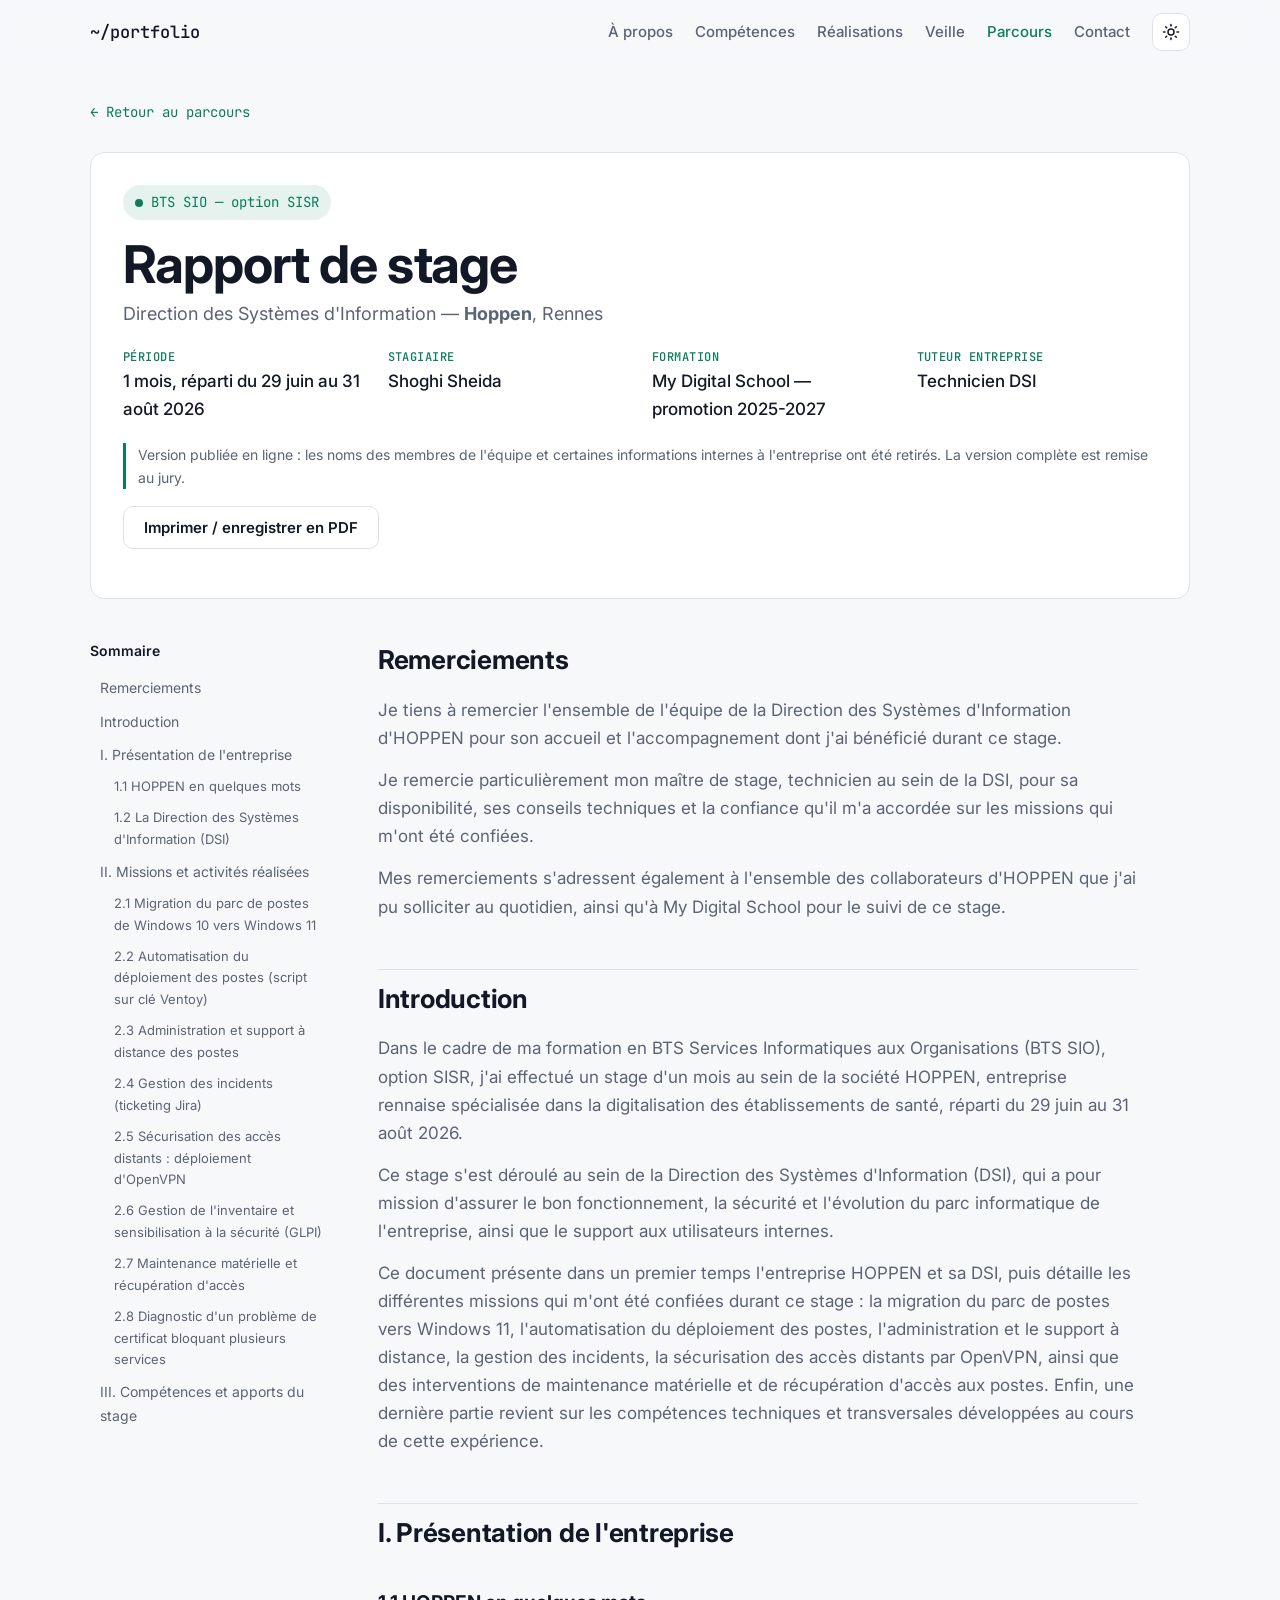
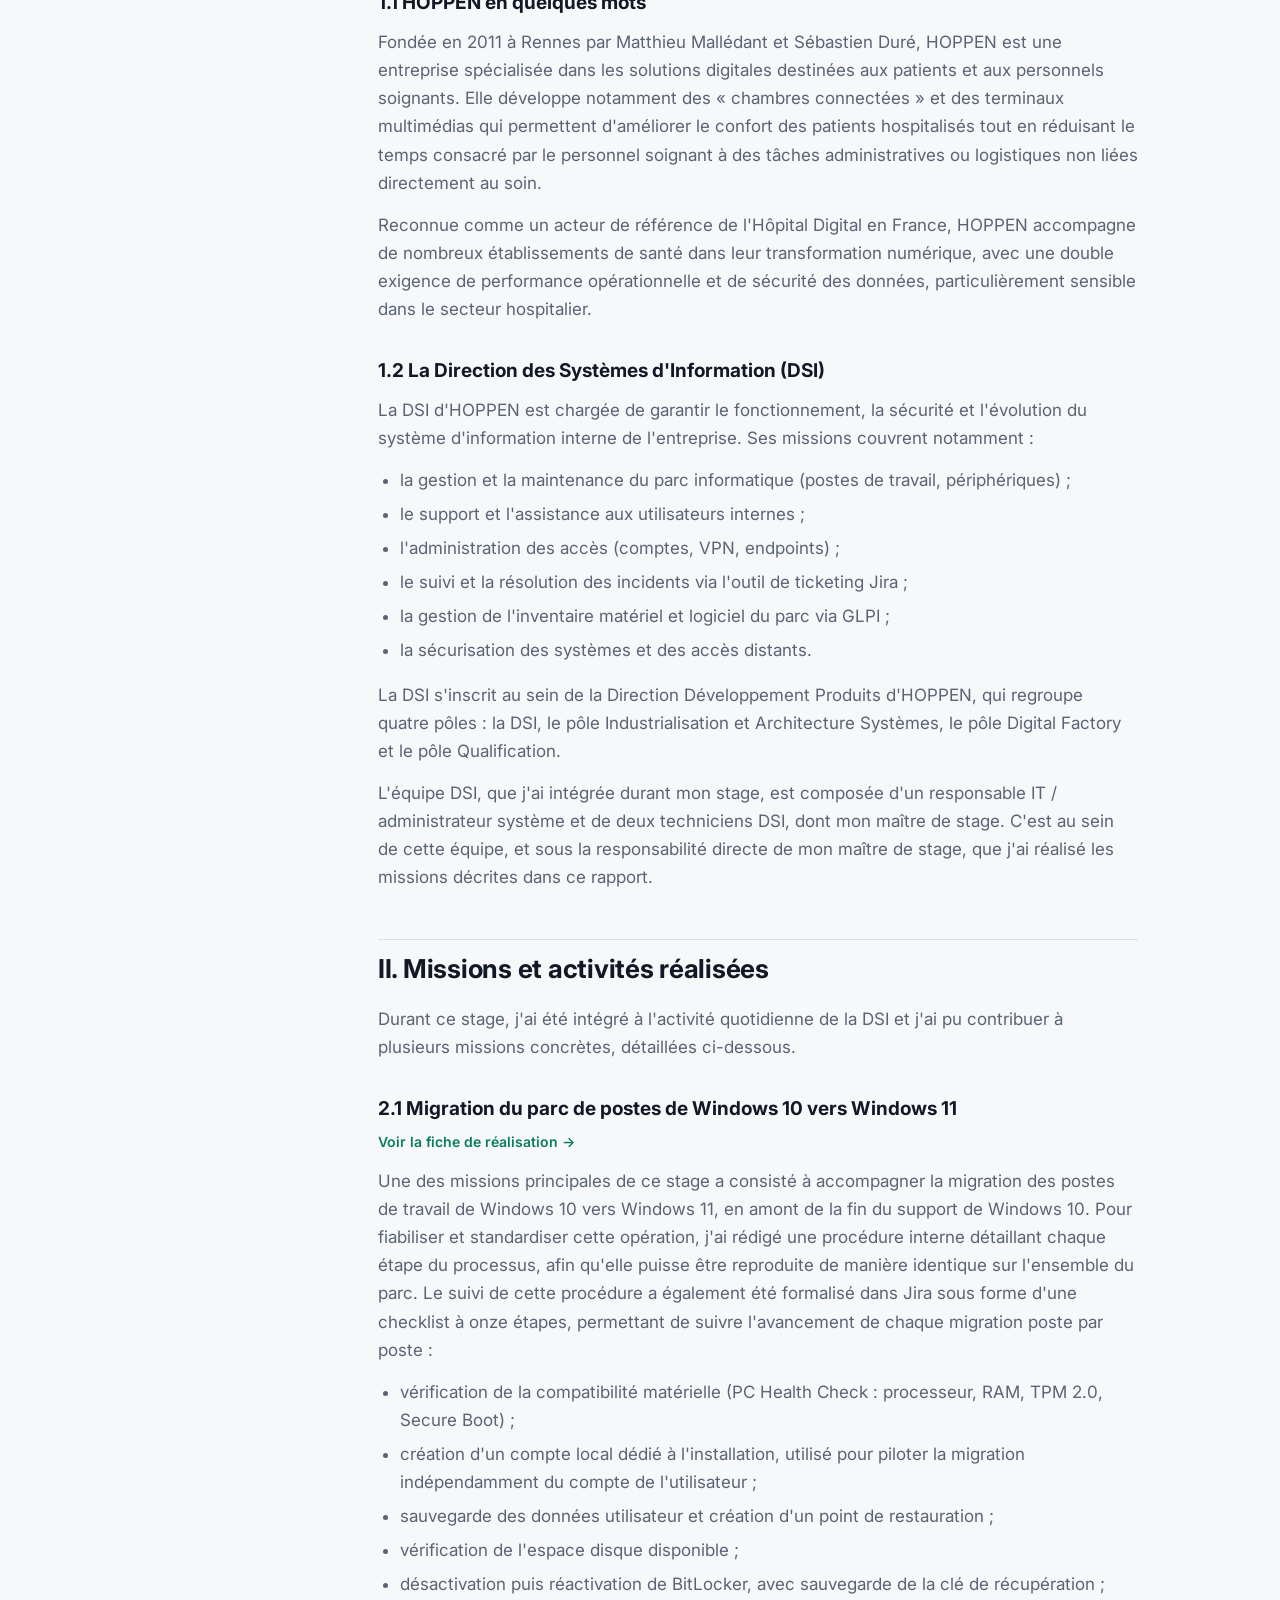
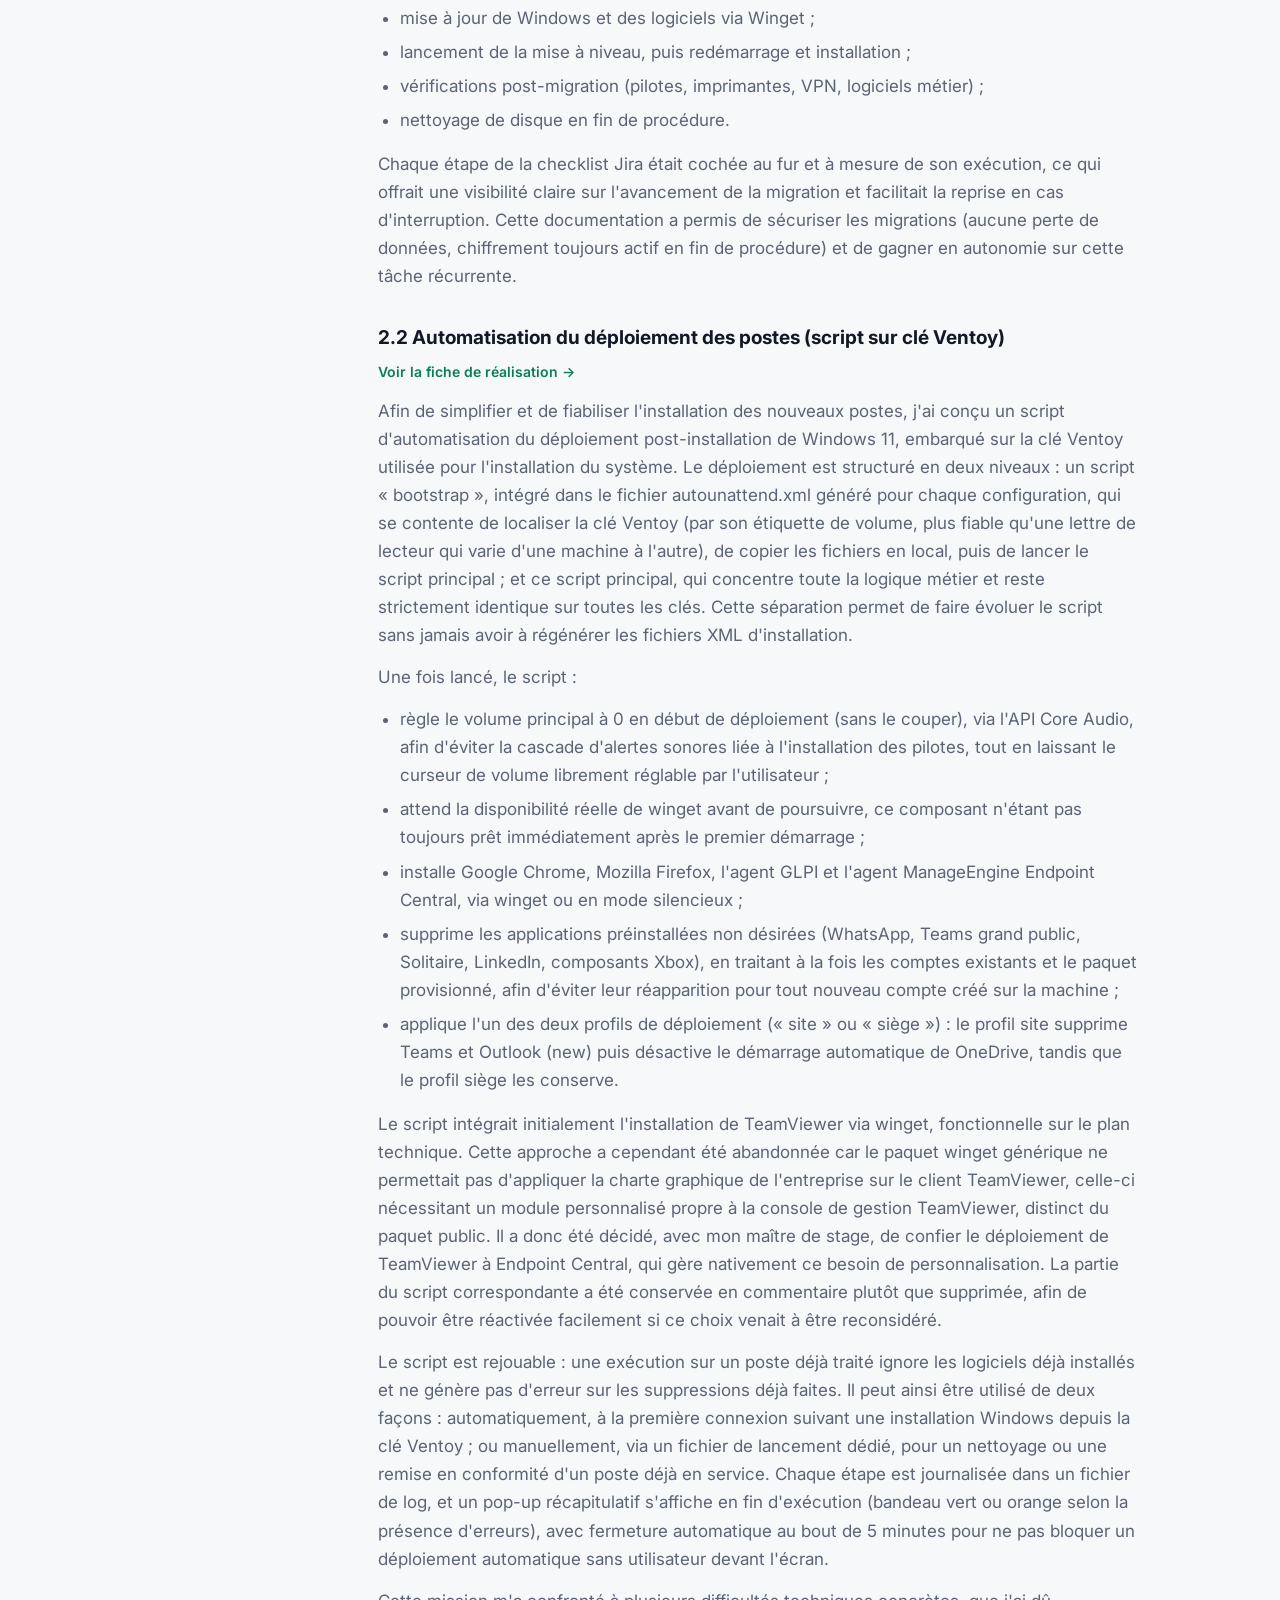
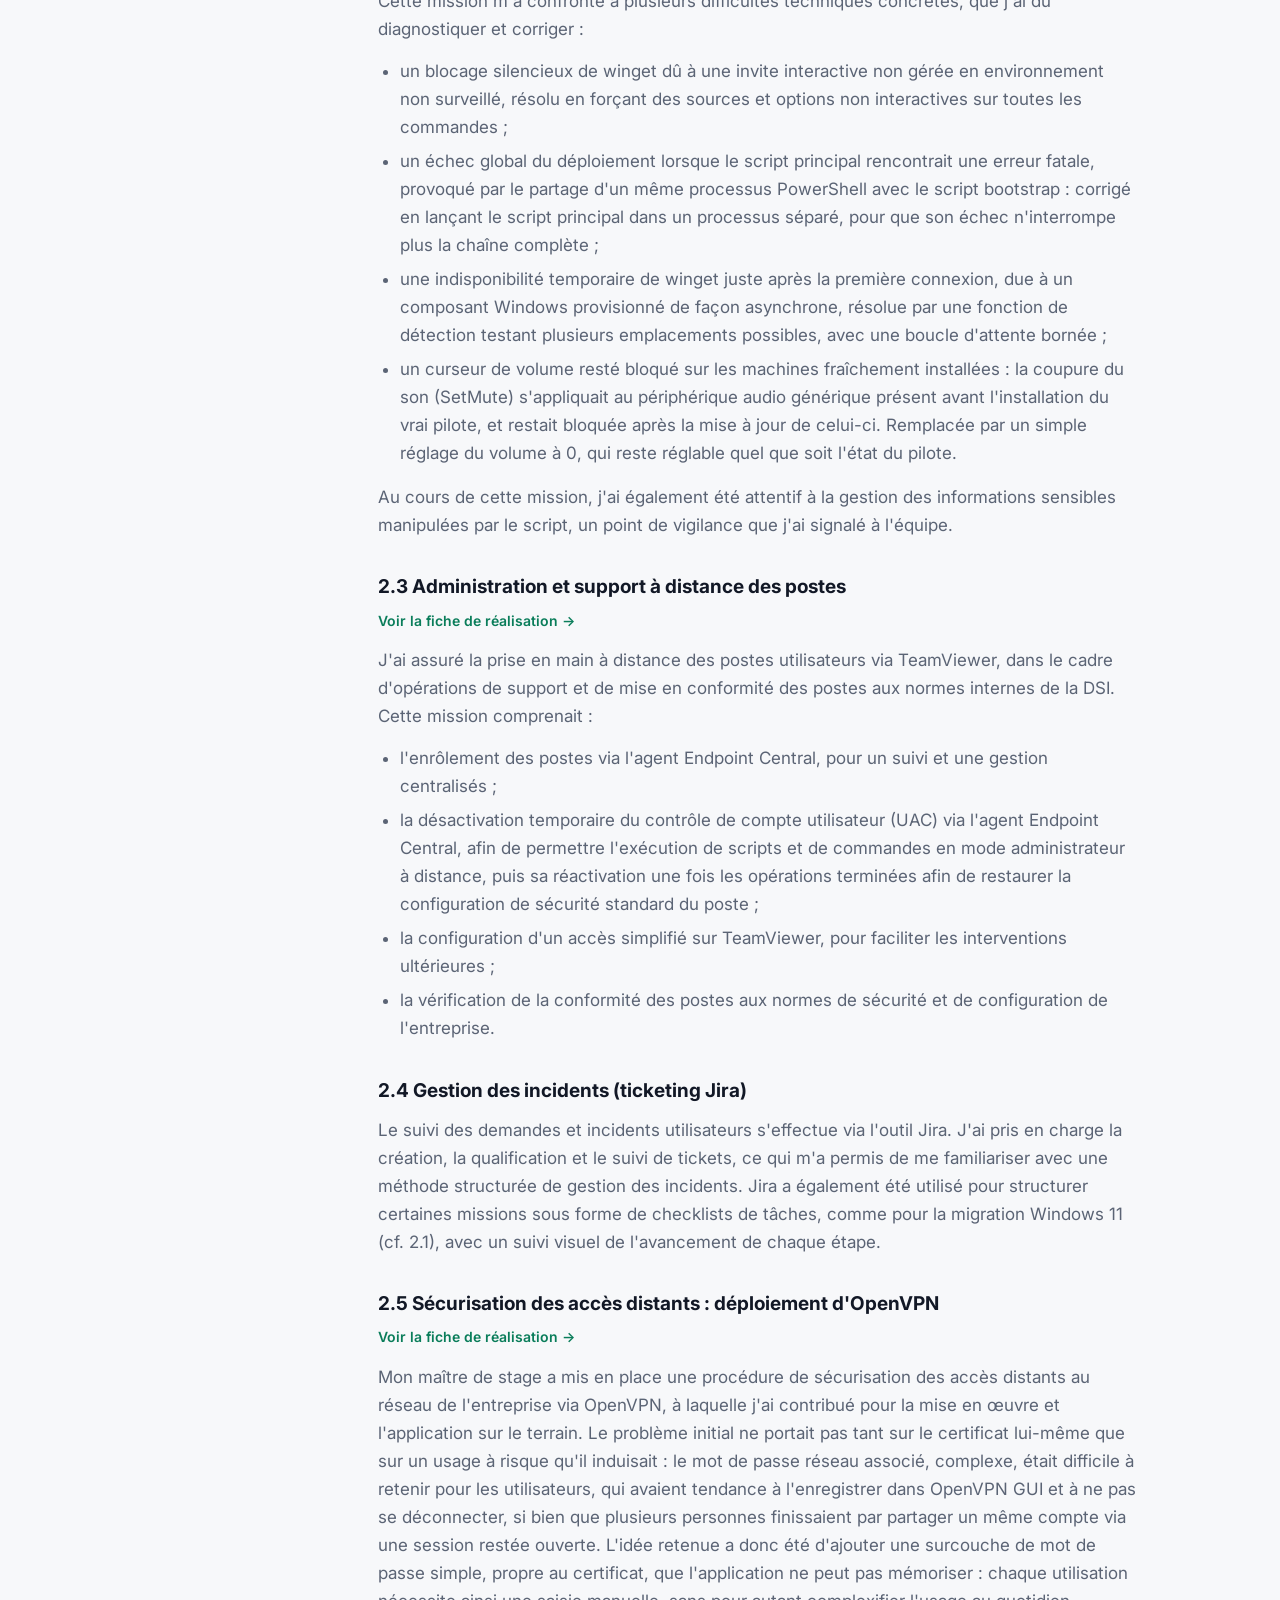
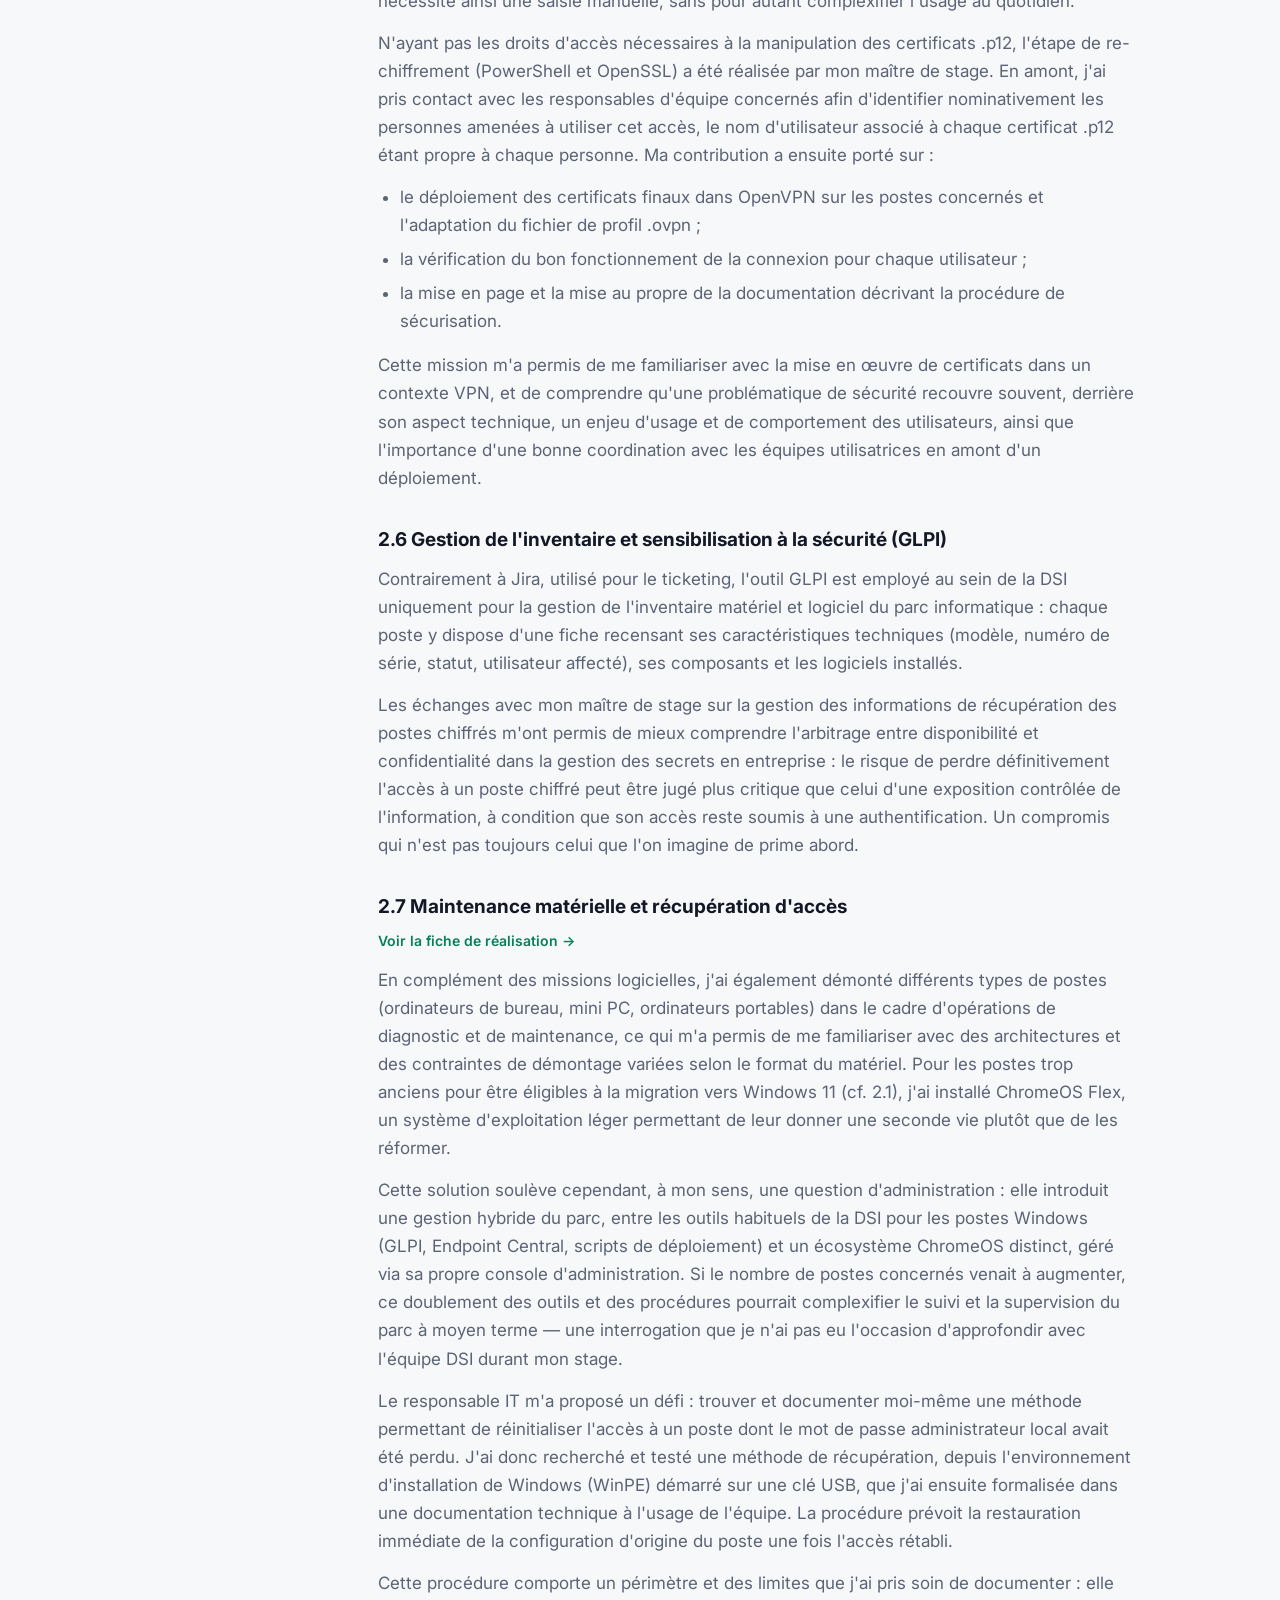
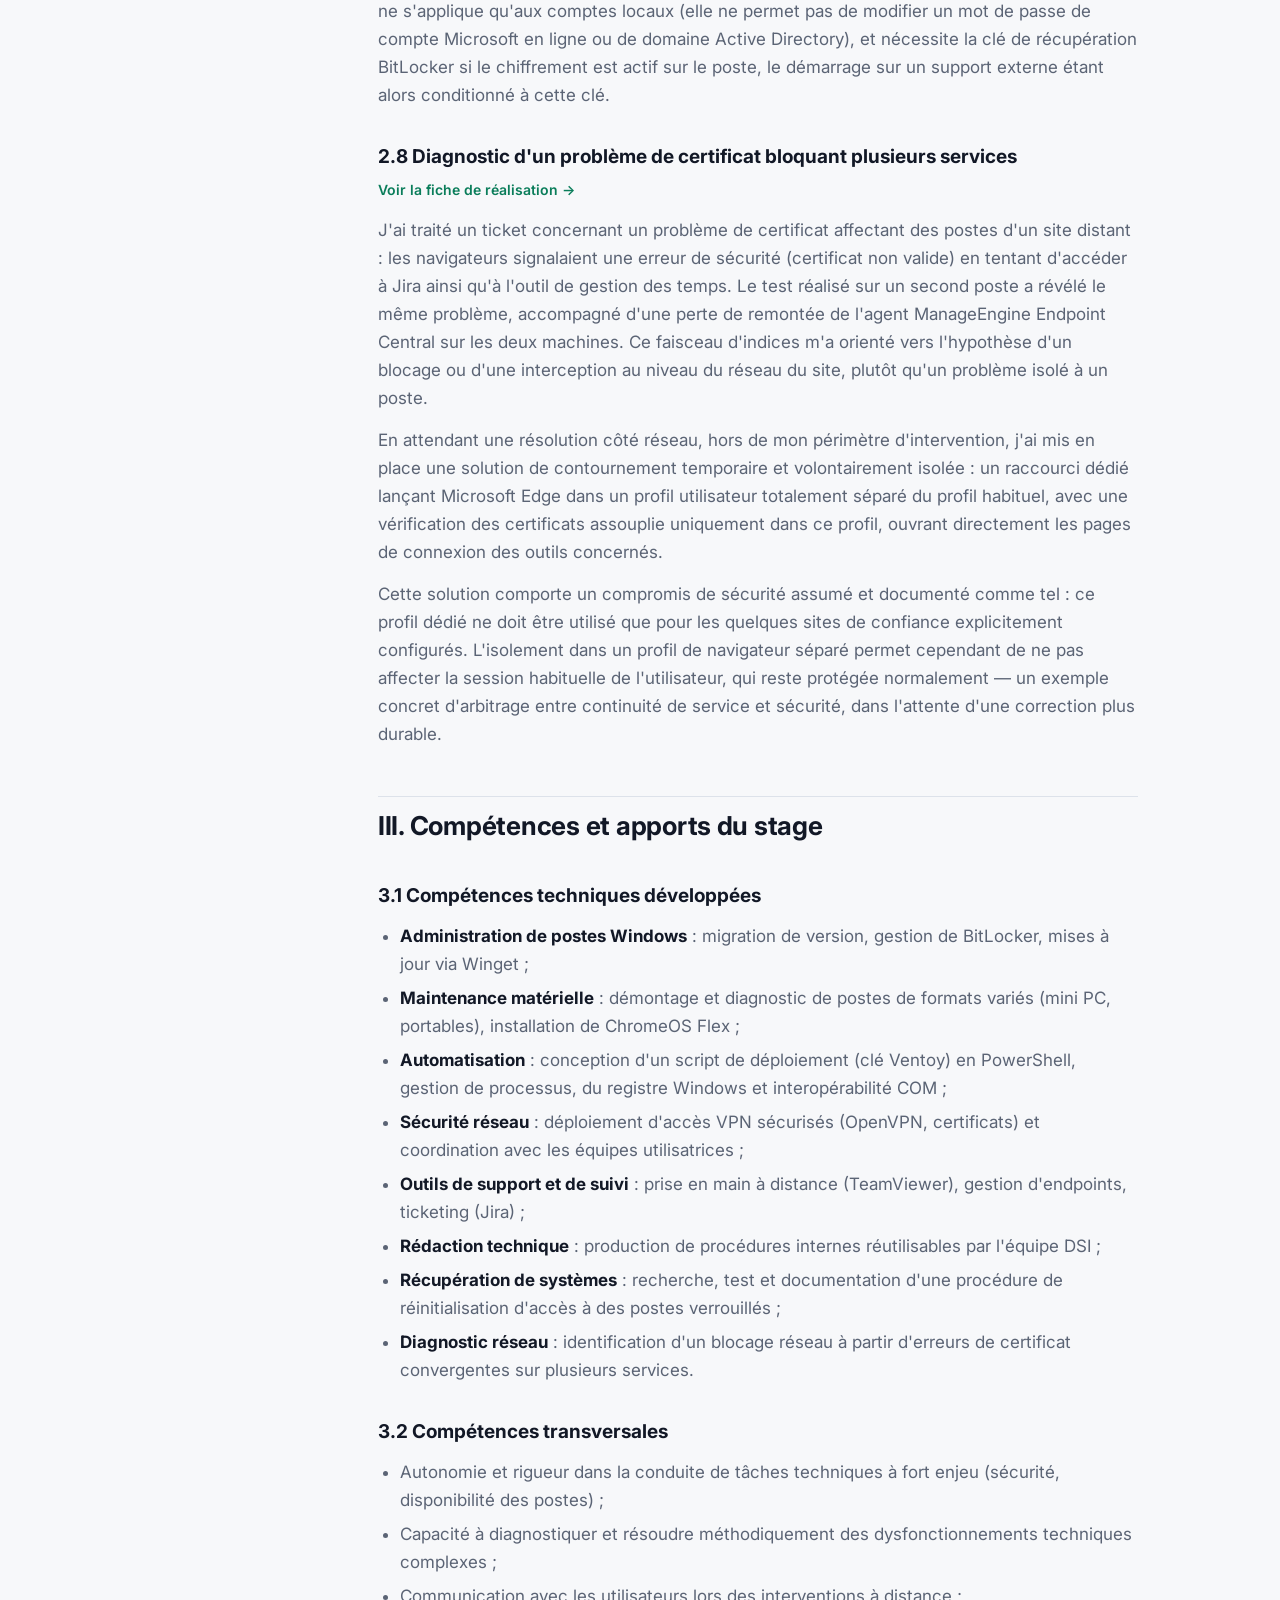
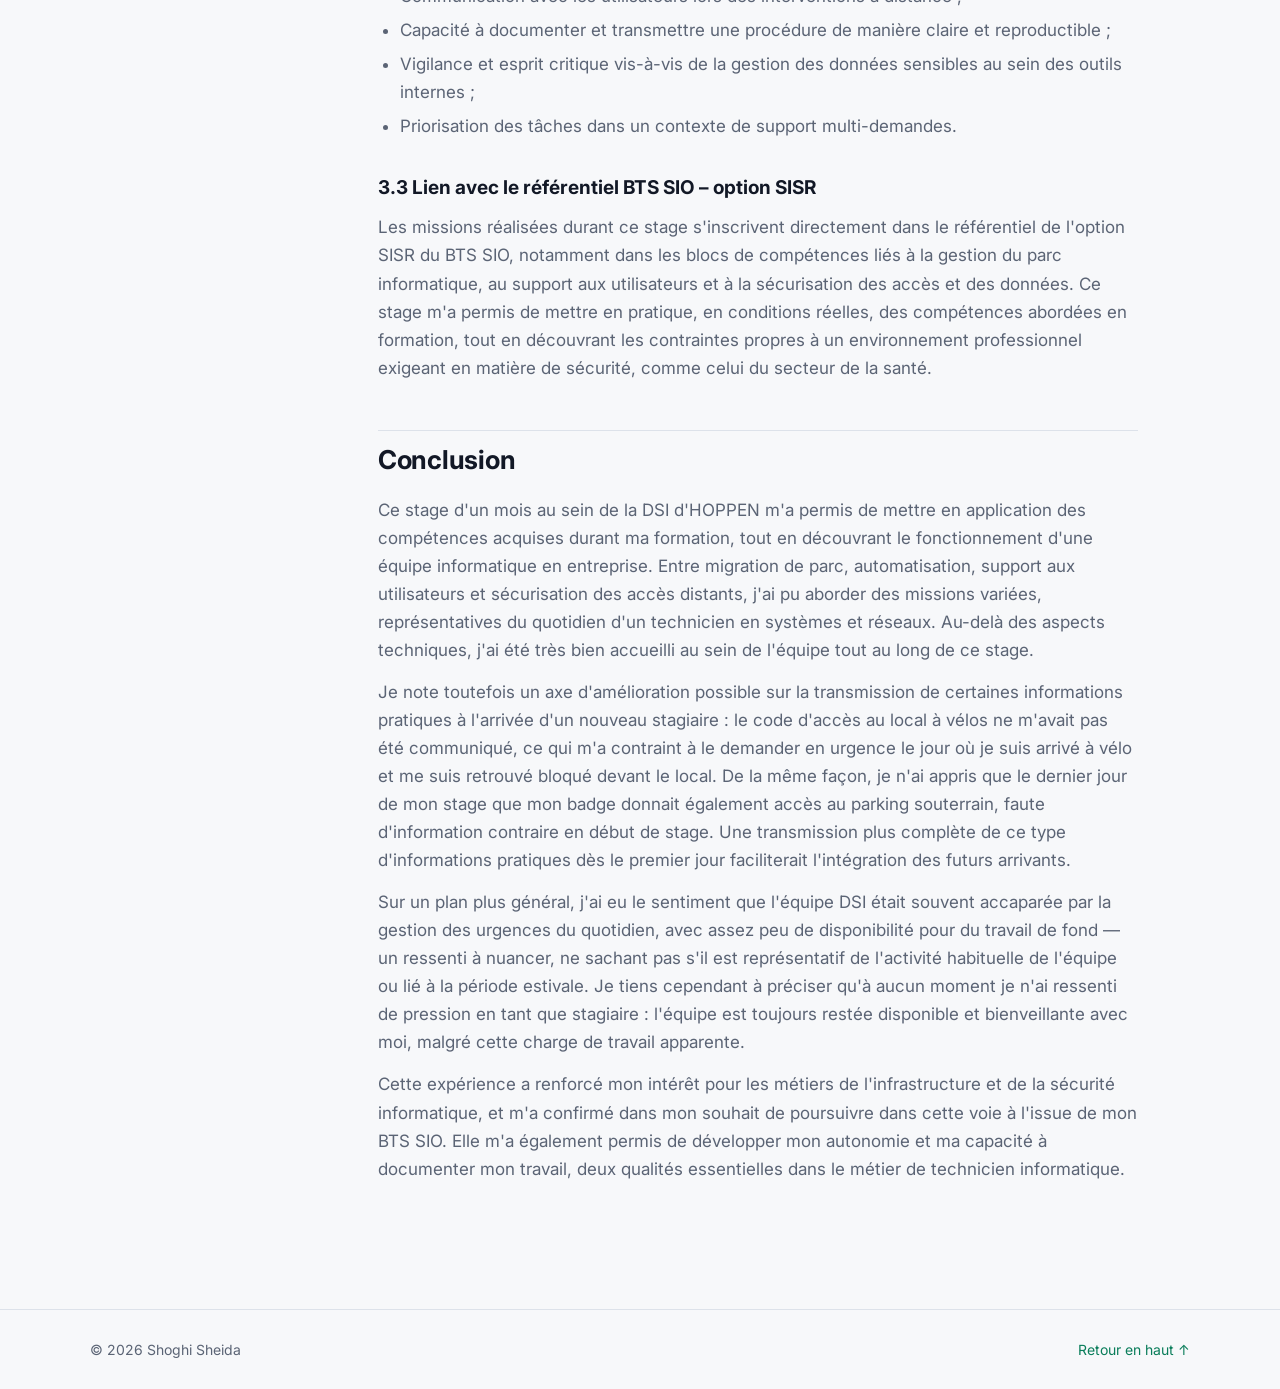
==== rapport-stage.html @ d449e5f4 "Ajoute la page Rapport de stage (version publique anonymisée) - rapport-stage.html : rapport complet" ====
<!doctype html>
<html lang="fr">
<head>
  <meta charset="utf-8" />
  <meta name="viewport" content="width=device-width, initial-scale=1" />
  <title>Rapport de stage — Hoppen</title>
  <meta name="description" content="Rapport de stage BTS SIO SISR — Direction des Systèmes d'Information, Hoppen (Rennes), 2026." />
  <link rel="preconnect" href="https://fonts.googleapis.com" />
  <link rel="preconnect" href="https://fonts.gstatic.com" crossorigin />
  <link href="https://fonts.googleapis.com/css2?family=Inter:wght@400;500;600;700&family=JetBrains+Mono:wght@400;500&display=swap" rel="stylesheet" />
  <link rel="stylesheet" href="style.css" />
  <script>
    try {
      const t = localStorage.getItem("theme");
      if (t) document.documentElement.dataset.theme = t;
    } catch (e) {}
  </script>
</head>
<body>
  <a class="skip" href="#main">Aller au contenu</a>

  <header class="nav scrolled" id="top">
    <div class="container nav__inner">
      <a class="nav__brand" href="index.html">~/portfolio</a>
      <button class="nav__toggle" id="navToggle" aria-expanded="false" aria-controls="navLinks" aria-label="Ouvrir le menu">
        <span></span><span></span>
      </button>
      <nav class="nav__links" id="navLinks" aria-label="Navigation principale">
        <a href="index.html#apropos">À propos</a>
        <a href="index.html#competences">Compétences</a>
        <a href="index.html#projets">Réalisations</a>
        <a href="index.html#veille">Veille</a>
        <a href="index.html#parcours" class="active">Parcours</a>
        <a href="index.html#contact">Contact</a>
        <button class="theme-btn" id="themeBtn" aria-label="Changer de thème" title="Changer de thème">
          <svg class="i-sun" viewBox="0 0 24 24" aria-hidden="true"><circle cx="12" cy="12" r="4"/><path d="M12 2v2M12 20v2M4.9 4.9l1.4 1.4M17.7 17.7l1.4 1.4M2 12h2M20 12h2M4.9 19.1l1.4-1.4M17.7 6.3l1.4-1.4"/></svg>
          <svg class="i-moon" viewBox="0 0 24 24" aria-hidden="true"><path d="M21 12.8A9 9 0 1 1 11.2 3a7 7 0 0 0 9.8 9.8z"/></svg>
        </button>
      </nav>
    </div>
  </header>

  <main id="main" class="container report-page">
    <a class="back mono" href="index.html#parcours">← Retour au parcours</a>

    <header class="report-cover">
      <p class="eyebrow mono">BTS SIO — option SISR</p>
      <h1>Rapport de stage</h1>
      <p class="report-cover__org">Direction des Systèmes d'Information — <strong>Hoppen</strong>, Rennes</p>
      <dl class="report-meta">
        <div><dt>Période</dt><dd>1 mois, réparti du 29 juin au 31 août 2026</dd></div>
        <div><dt>Stagiaire</dt><dd>Shoghi Sheida</dd></div>
        <div><dt>Formation</dt><dd>My Digital School — promotion 2025-2027</dd></div>
        <div><dt>Tuteur entreprise</dt><dd>Technicien DSI</dd></div>
      </dl>
      <p class="report-note">Version publiée en ligne : les noms des membres de l'équipe et certaines informations internes à l'entreprise ont été retirés. La version complète est remise au jury.</p>
      <p><button class="btn btn--ghost" type="button" onclick="window.print()">Imprimer / enregistrer en PDF</button></p>
    </header>

    <div class="report-layout">
      <nav class="report-toc" aria-label="Sommaire">
        <p class="report-toc__title">Sommaire</p>
        <ol id="toc"></ol>
      </nav>

      <article class="report" id="report">
        <h2 id="remerciements">Remerciements</h2>
        <p>Je tiens à remercier l'ensemble de l'équipe de la Direction des Systèmes d'Information d'HOPPEN pour son accueil et l'accompagnement dont j'ai bénéficié durant ce stage.</p>
        <p>Je remercie particulièrement mon maître de stage, technicien au sein de la DSI, pour sa disponibilité, ses conseils techniques et la confiance qu'il m'a accordée sur les missions qui m'ont été confiées.</p>
        <p>Mes remerciements s'adressent également à l'ensemble des collaborateurs d'HOPPEN que j'ai pu solliciter au quotidien, ainsi qu'à My Digital School pour le suivi de ce stage.</p>

        <h2 id="introduction">Introduction</h2>
        <p>Dans le cadre de ma formation en BTS Services Informatiques aux Organisations (BTS SIO), option SISR, j'ai effectué un stage d'un mois au sein de la société HOPPEN, entreprise rennaise spécialisée dans la digitalisation des établissements de santé, réparti du 29 juin au 31 août 2026.</p>
        <p>Ce stage s'est déroulé au sein de la Direction des Systèmes d'Information (DSI), qui a pour mission d'assurer le bon fonctionnement, la sécurité et l'évolution du parc informatique de l'entreprise, ainsi que le support aux utilisateurs internes.</p>
        <p>Ce document présente dans un premier temps l'entreprise HOPPEN et sa DSI, puis détaille les différentes missions qui m'ont été confiées durant ce stage : la migration du parc de postes vers Windows 11, l'automatisation du déploiement des postes, l'administration et le support à distance, la gestion des incidents, la sécurisation des accès distants par OpenVPN, ainsi que des interventions de maintenance matérielle et de récupération d'accès aux postes. Enfin, une dernière partie revient sur les compétences techniques et transversales développées au cours de cette expérience.</p>

        <h2 id="entreprise">I. Présentation de l'entreprise</h2>
        <h3>1.1 HOPPEN en quelques mots</h3>
        <p>Fondée en 2011 à Rennes par Matthieu Mallédant et Sébastien Duré, HOPPEN est une entreprise spécialisée dans les solutions digitales destinées aux patients et aux personnels soignants. Elle développe notamment des « chambres connectées » et des terminaux multimédias qui permettent d'améliorer le confort des patients hospitalisés tout en réduisant le temps consacré par le personnel soignant à des tâches administratives ou logistiques non liées directement au soin.</p>
        <p>Reconnue comme un acteur de référence de l'Hôpital Digital en France, HOPPEN accompagne de nombreux établissements de santé dans leur transformation numérique, avec une double exigence de performance opérationnelle et de sécurité des données, particulièrement sensible dans le secteur hospitalier.</p>
        <h3>1.2 La Direction des Systèmes d'Information (DSI)</h3>
        <p>La DSI d'HOPPEN est chargée de garantir le fonctionnement, la sécurité et l'évolution du système d'information interne de l'entreprise. Ses missions couvrent notamment :</p>
        <ul>
          <li>la gestion et la maintenance du parc informatique (postes de travail, périphériques) ;</li>
          <li>le support et l'assistance aux utilisateurs internes ;</li>
          <li>l'administration des accès (comptes, VPN, endpoints) ;</li>
          <li>le suivi et la résolution des incidents via l'outil de ticketing Jira ;</li>
          <li>la gestion de l'inventaire matériel et logiciel du parc via GLPI ;</li>
          <li>la sécurisation des systèmes et des accès distants.</li>
        </ul>
        <p>La DSI s'inscrit au sein de la Direction Développement Produits d'HOPPEN, qui regroupe quatre pôles : la DSI, le pôle Industrialisation et Architecture Systèmes, le pôle Digital Factory et le pôle Qualification.</p>
        <p>L'équipe DSI, que j'ai intégrée durant mon stage, est composée d'un responsable IT / administrateur système et de deux techniciens DSI, dont mon maître de stage. C'est au sein de cette équipe, et sous la responsabilité directe de mon maître de stage, que j'ai réalisé les missions décrites dans ce rapport.</p>

        <h2 id="missions">II. Missions et activités réalisées</h2>
        <p>Durant ce stage, j'ai été intégré à l'activité quotidienne de la DSI et j'ai pu contribuer à plusieurs missions concrètes, détaillées ci-dessous.</p>

        <h3 id="m-windows11">2.1 Migration du parc de postes de Windows 10 vers Windows 11</h3>
        <p class="report-link"><a href="realisation.html?id=migration-windows-11">Voir la fiche de réalisation →</a></p>
        <p>Une des missions principales de ce stage a consisté à accompagner la migration des postes de travail de Windows 10 vers Windows 11, en amont de la fin du support de Windows 10. Pour fiabiliser et standardiser cette opération, j'ai rédigé une procédure interne détaillant chaque étape du processus, afin qu'elle puisse être reproduite de manière identique sur l'ensemble du parc. Le suivi de cette procédure a également été formalisé dans Jira sous forme d'une checklist à onze étapes, permettant de suivre l'avancement de chaque migration poste par poste :</p>
        <ul>
          <li>vérification de la compatibilité matérielle (PC Health Check : processeur, RAM, TPM 2.0, Secure Boot) ;</li>
          <li>création d'un compte local dédié à l'installation, utilisé pour piloter la migration indépendamment du compte de l'utilisateur ;</li>
          <li>sauvegarde des données utilisateur et création d'un point de restauration ;</li>
          <li>vérification de l'espace disque disponible ;</li>
          <li>désactivation puis réactivation de BitLocker, avec sauvegarde de la clé de récupération ;</li>
          <li>mise à jour de Windows et des logiciels via Winget ;</li>
          <li>lancement de la mise à niveau, puis redémarrage et installation ;</li>
          <li>vérifications post-migration (pilotes, imprimantes, VPN, logiciels métier) ;</li>
          <li>nettoyage de disque en fin de procédure.</li>
        </ul>
        <p>Chaque étape de la checklist Jira était cochée au fur et à mesure de son exécution, ce qui offrait une visibilité claire sur l'avancement de la migration et facilitait la reprise en cas d'interruption. Cette documentation a permis de sécuriser les migrations (aucune perte de données, chiffrement toujours actif en fin de procédure) et de gagner en autonomie sur cette tâche récurrente.</p>

        <h3 id="m-ventoy">2.2 Automatisation du déploiement des postes (script sur clé Ventoy)</h3>
        <p class="report-link"><a href="realisation.html?id=deploiement-ventoy">Voir la fiche de réalisation →</a></p>
        <p>Afin de simplifier et de fiabiliser l'installation des nouveaux postes, j'ai conçu un script d'automatisation du déploiement post-installation de Windows 11, embarqué sur la clé Ventoy utilisée pour l'installation du système. Le déploiement est structuré en deux niveaux : un script « bootstrap », intégré dans le fichier autounattend.xml généré pour chaque configuration, qui se contente de localiser la clé Ventoy (par son étiquette de volume, plus fiable qu'une lettre de lecteur qui varie d'une machine à l'autre), de copier les fichiers en local, puis de lancer le script principal ; et ce script principal, qui concentre toute la logique métier et reste strictement identique sur toutes les clés. Cette séparation permet de faire évoluer le script sans jamais avoir à régénérer les fichiers XML d'installation.</p>
        <p>Une fois lancé, le script :</p>
        <ul>
          <li>règle le volume principal à 0 en début de déploiement (sans le couper), via l'API Core Audio, afin d'éviter la cascade d'alertes sonores liée à l'installation des pilotes, tout en laissant le curseur de volume librement réglable par l'utilisateur ;</li>
          <li>attend la disponibilité réelle de winget avant de poursuivre, ce composant n'étant pas toujours prêt immédiatement après le premier démarrage ;</li>
          <li>installe Google Chrome, Mozilla Firefox, l'agent GLPI et l'agent ManageEngine Endpoint Central, via winget ou en mode silencieux ;</li>
          <li>supprime les applications préinstallées non désirées (WhatsApp, Teams grand public, Solitaire, LinkedIn, composants Xbox), en traitant à la fois les comptes existants et le paquet provisionné, afin d'éviter leur réapparition pour tout nouveau compte créé sur la machine ;</li>
          <li>applique l'un des deux profils de déploiement (« site » ou « siège ») : le profil site supprime Teams et Outlook (new) puis désactive le démarrage automatique de OneDrive, tandis que le profil siège les conserve.</li>
        </ul>
        <p>Le script intégrait initialement l'installation de TeamViewer via winget, fonctionnelle sur le plan technique. Cette approche a cependant été abandonnée car le paquet winget générique ne permettait pas d'appliquer la charte graphique de l'entreprise sur le client TeamViewer, celle-ci nécessitant un module personnalisé propre à la console de gestion TeamViewer, distinct du paquet public. Il a donc été décidé, avec mon maître de stage, de confier le déploiement de TeamViewer à Endpoint Central, qui gère nativement ce besoin de personnalisation. La partie du script correspondante a été conservée en commentaire plutôt que supprimée, afin de pouvoir être réactivée facilement si ce choix venait à être reconsidéré.</p>
        <p>Le script est rejouable : une exécution sur un poste déjà traité ignore les logiciels déjà installés et ne génère pas d'erreur sur les suppressions déjà faites. Il peut ainsi être utilisé de deux façons : automatiquement, à la première connexion suivant une installation Windows depuis la clé Ventoy ; ou manuellement, via un fichier de lancement dédié, pour un nettoyage ou une remise en conformité d'un poste déjà en service. Chaque étape est journalisée dans un fichier de log, et un pop-up récapitulatif s'affiche en fin d'exécution (bandeau vert ou orange selon la présence d'erreurs), avec fermeture automatique au bout de 5 minutes pour ne pas bloquer un déploiement automatique sans utilisateur devant l'écran.</p>
        <p>Cette mission m'a confronté à plusieurs difficultés techniques concrètes, que j'ai dû diagnostiquer et corriger :</p>
        <ul>
          <li>un blocage silencieux de winget dû à une invite interactive non gérée en environnement non surveillé, résolu en forçant des sources et options non interactives sur toutes les commandes ;</li>
          <li>un échec global du déploiement lorsque le script principal rencontrait une erreur fatale, provoqué par le partage d'un même processus PowerShell avec le script bootstrap : corrigé en lançant le script principal dans un processus séparé, pour que son échec n'interrompe plus la chaîne complète ;</li>
          <li>une indisponibilité temporaire de winget juste après la première connexion, due à un composant Windows provisionné de façon asynchrone, résolue par une fonction de détection testant plusieurs emplacements possibles, avec une boucle d'attente bornée ;</li>
          <li>un curseur de volume resté bloqué sur les machines fraîchement installées : la coupure du son (SetMute) s'appliquait au périphérique audio générique présent avant l'installation du vrai pilote, et restait bloquée après la mise à jour de celui-ci. Remplacée par un simple réglage du volume à 0, qui reste réglable quel que soit l'état du pilote.</li>
        </ul>
        <p>Au cours de cette mission, j'ai également été attentif à la gestion des informations sensibles manipulées par le script, un point de vigilance que j'ai signalé à l'équipe.</p>

        <h3 id="m-support">2.3 Administration et support à distance des postes</h3>
        <p class="report-link"><a href="realisation.html?id=support-parc">Voir la fiche de réalisation →</a></p>
        <p>J'ai assuré la prise en main à distance des postes utilisateurs via TeamViewer, dans le cadre d'opérations de support et de mise en conformité des postes aux normes internes de la DSI. Cette mission comprenait :</p>
        <ul>
          <li>l'enrôlement des postes via l'agent Endpoint Central, pour un suivi et une gestion centralisés ;</li>
          <li>la désactivation temporaire du contrôle de compte utilisateur (UAC) via l'agent Endpoint Central, afin de permettre l'exécution de scripts et de commandes en mode administrateur à distance, puis sa réactivation une fois les opérations terminées afin de restaurer la configuration de sécurité standard du poste ;</li>
          <li>la configuration d'un accès simplifié sur TeamViewer, pour faciliter les interventions ultérieures ;</li>
          <li>la vérification de la conformité des postes aux normes de sécurité et de configuration de l'entreprise.</li>
        </ul>

        <h3 id="m-jira">2.4 Gestion des incidents (ticketing Jira)</h3>
        <p>Le suivi des demandes et incidents utilisateurs s'effectue via l'outil Jira. J'ai pris en charge la création, la qualification et le suivi de tickets, ce qui m'a permis de me familiariser avec une méthode structurée de gestion des incidents. Jira a également été utilisé pour structurer certaines missions sous forme de checklists de tâches, comme pour la migration Windows 11 (cf. 2.1), avec un suivi visuel de l'avancement de chaque étape.</p>

        <h3 id="m-openvpn">2.5 Sécurisation des accès distants : déploiement d'OpenVPN</h3>
        <p class="report-link"><a href="realisation.html?id=openvpn">Voir la fiche de réalisation →</a></p>
        <p>Mon maître de stage a mis en place une procédure de sécurisation des accès distants au réseau de l'entreprise via OpenVPN, à laquelle j'ai contribué pour la mise en œuvre et l'application sur le terrain. Le problème initial ne portait pas tant sur le certificat lui-même que sur un usage à risque qu'il induisait : le mot de passe réseau associé, complexe, était difficile à retenir pour les utilisateurs, qui avaient tendance à l'enregistrer dans OpenVPN GUI et à ne pas se déconnecter, si bien que plusieurs personnes finissaient par partager un même compte via une session restée ouverte. L'idée retenue a donc été d'ajouter une surcouche de mot de passe simple, propre au certificat, que l'application ne peut pas mémoriser : chaque utilisation nécessite ainsi une saisie manuelle, sans pour autant complexifier l'usage au quotidien.</p>
        <p>N'ayant pas les droits d'accès nécessaires à la manipulation des certificats .p12, l'étape de re-chiffrement (PowerShell et OpenSSL) a été réalisée par mon maître de stage. En amont, j'ai pris contact avec les responsables d'équipe concernés afin d'identifier nominativement les personnes amenées à utiliser cet accès, le nom d'utilisateur associé à chaque certificat .p12 étant propre à chaque personne. Ma contribution a ensuite porté sur :</p>
        <ul>
          <li>le déploiement des certificats finaux dans OpenVPN sur les postes concernés et l'adaptation du fichier de profil .ovpn ;</li>
          <li>la vérification du bon fonctionnement de la connexion pour chaque utilisateur ;</li>
          <li>la mise en page et la mise au propre de la documentation décrivant la procédure de sécurisation.</li>
        </ul>
        <p>Cette mission m'a permis de me familiariser avec la mise en œuvre de certificats dans un contexte VPN, et de comprendre qu'une problématique de sécurité recouvre souvent, derrière son aspect technique, un enjeu d'usage et de comportement des utilisateurs, ainsi que l'importance d'une bonne coordination avec les équipes utilisatrices en amont d'un déploiement.</p>

        <h3 id="m-glpi">2.6 Gestion de l'inventaire et sensibilisation à la sécurité (GLPI)</h3>
        <p>Contrairement à Jira, utilisé pour le ticketing, l'outil GLPI est employé au sein de la DSI uniquement pour la gestion de l'inventaire matériel et logiciel du parc informatique : chaque poste y dispose d'une fiche recensant ses caractéristiques techniques (modèle, numéro de série, statut, utilisateur affecté), ses composants et les logiciels installés.</p>
        <p>Les échanges avec mon maître de stage sur la gestion des informations de récupération des postes chiffrés m'ont permis de mieux comprendre l'arbitrage entre disponibilité et confidentialité dans la gestion des secrets en entreprise : le risque de perdre définitivement l'accès à un poste chiffré peut être jugé plus critique que celui d'une exposition contrôlée de l'information, à condition que son accès reste soumis à une authentification. Un compromis qui n'est pas toujours celui que l'on imagine de prime abord.</p>

        <h3 id="m-maintenance">2.7 Maintenance matérielle et récupération d'accès</h3>
        <p class="report-link"><a href="realisation.html?id=recuperation-acces">Voir la fiche de réalisation →</a></p>
        <p>En complément des missions logicielles, j'ai également démonté différents types de postes (ordinateurs de bureau, mini PC, ordinateurs portables) dans le cadre d'opérations de diagnostic et de maintenance, ce qui m'a permis de me familiariser avec des architectures et des contraintes de démontage variées selon le format du matériel. Pour les postes trop anciens pour être éligibles à la migration vers Windows 11 (cf. 2.1), j'ai installé ChromeOS Flex, un système d'exploitation léger permettant de leur donner une seconde vie plutôt que de les réformer.</p>
        <p>Cette solution soulève cependant, à mon sens, une question d'administration : elle introduit une gestion hybride du parc, entre les outils habituels de la DSI pour les postes Windows (GLPI, Endpoint Central, scripts de déploiement) et un écosystème ChromeOS distinct, géré via sa propre console d'administration. Si le nombre de postes concernés venait à augmenter, ce doublement des outils et des procédures pourrait complexifier le suivi et la supervision du parc à moyen terme — une interrogation que je n'ai pas eu l'occasion d'approfondir avec l'équipe DSI durant mon stage.</p>
        <p>Le responsable IT m'a proposé un défi : trouver et documenter moi-même une méthode permettant de réinitialiser l'accès à un poste dont le mot de passe administrateur local avait été perdu. J'ai donc recherché et testé une méthode de récupération, depuis l'environnement d'installation de Windows (WinPE) démarré sur une clé USB, que j'ai ensuite formalisée dans une documentation technique à l'usage de l'équipe. La procédure prévoit la restauration immédiate de la configuration d'origine du poste une fois l'accès rétabli.</p>
        <p>Cette procédure comporte un périmètre et des limites que j'ai pris soin de documenter : elle ne s'applique qu'aux comptes locaux (elle ne permet pas de modifier un mot de passe de compte Microsoft en ligne ou de domaine Active Directory), et nécessite la clé de récupération BitLocker si le chiffrement est actif sur le poste, le démarrage sur un support externe étant alors conditionné à cette clé.</p>

        <h3 id="m-certificat">2.8 Diagnostic d'un problème de certificat bloquant plusieurs services</h3>
        <p class="report-link"><a href="realisation.html?id=diagnostic-certificat">Voir la fiche de réalisation →</a></p>
        <p>J'ai traité un ticket concernant un problème de certificat affectant des postes d'un site distant : les navigateurs signalaient une erreur de sécurité (certificat non valide) en tentant d'accéder à Jira ainsi qu'à l'outil de gestion des temps. Le test réalisé sur un second poste a révélé le même problème, accompagné d'une perte de remontée de l'agent ManageEngine Endpoint Central sur les deux machines. Ce faisceau d'indices m'a orienté vers l'hypothèse d'un blocage ou d'une interception au niveau du réseau du site, plutôt qu'un problème isolé à un poste.</p>
        <p>En attendant une résolution côté réseau, hors de mon périmètre d'intervention, j'ai mis en place une solution de contournement temporaire et volontairement isolée : un raccourci dédié lançant Microsoft Edge dans un profil utilisateur totalement séparé du profil habituel, avec une vérification des certificats assouplie uniquement dans ce profil, ouvrant directement les pages de connexion des outils concernés.</p>
        <p>Cette solution comporte un compromis de sécurité assumé et documenté comme tel : ce profil dédié ne doit être utilisé que pour les quelques sites de confiance explicitement configurés. L'isolement dans un profil de navigateur séparé permet cependant de ne pas affecter la session habituelle de l'utilisateur, qui reste protégée normalement — un exemple concret d'arbitrage entre continuité de service et sécurité, dans l'attente d'une correction plus durable.</p>

        <h2 id="competences">III. Compétences et apports du stage</h2>
        <h3>3.1 Compétences techniques développées</h3>
        <ul>
          <li><strong>Administration de postes Windows</strong> : migration de version, gestion de BitLocker, mises à jour via Winget ;</li>
          <li><strong>Maintenance matérielle</strong> : démontage et diagnostic de postes de formats variés (mini PC, portables), installation de ChromeOS Flex ;</li>
          <li><strong>Automatisation</strong> : conception d'un script de déploiement (clé Ventoy) en PowerShell, gestion de processus, du registre Windows et interopérabilité COM ;</li>
          <li><strong>Sécurité réseau</strong> : déploiement d'accès VPN sécurisés (OpenVPN, certificats) et coordination avec les équipes utilisatrices ;</li>
          <li><strong>Outils de support et de suivi</strong> : prise en main à distance (TeamViewer), gestion d'endpoints, ticketing (Jira) ;</li>
          <li><strong>Rédaction technique</strong> : production de procédures internes réutilisables par l'équipe DSI ;</li>
          <li><strong>Récupération de systèmes</strong> : recherche, test et documentation d'une procédure de réinitialisation d'accès à des postes verrouillés ;</li>
          <li><strong>Diagnostic réseau</strong> : identification d'un blocage réseau à partir d'erreurs de certificat convergentes sur plusieurs services.</li>
        </ul>
        <h3>3.2 Compétences transversales</h3>
        <ul>
          <li>Autonomie et rigueur dans la conduite de tâches techniques à fort enjeu (sécurité, disponibilité des postes) ;</li>
          <li>Capacité à diagnostiquer et résoudre méthodiquement des dysfonctionnements techniques complexes ;</li>
          <li>Communication avec les utilisateurs lors des interventions à distance ;</li>
          <li>Capacité à documenter et transmettre une procédure de manière claire et reproductible ;</li>
          <li>Vigilance et esprit critique vis-à-vis de la gestion des données sensibles au sein des outils internes ;</li>
          <li>Priorisation des tâches dans un contexte de support multi-demandes.</li>
        </ul>
        <h3>3.3 Lien avec le référentiel BTS SIO – option SISR</h3>
        <p>Les missions réalisées durant ce stage s'inscrivent directement dans le référentiel de l'option SISR du BTS SIO, notamment dans les blocs de compétences liés à la gestion du parc informatique, au support aux utilisateurs et à la sécurisation des accès et des données. Ce stage m'a permis de mettre en pratique, en conditions réelles, des compétences abordées en formation, tout en découvrant les contraintes propres à un environnement professionnel exigeant en matière de sécurité, comme celui du secteur de la santé.</p>

        <h2 id="conclusion">Conclusion</h2>
        <p>Ce stage d'un mois au sein de la DSI d'HOPPEN m'a permis de mettre en application des compétences acquises durant ma formation, tout en découvrant le fonctionnement d'une équipe informatique en entreprise. Entre migration de parc, automatisation, support aux utilisateurs et sécurisation des accès distants, j'ai pu aborder des missions variées, représentatives du quotidien d'un technicien en systèmes et réseaux. Au-delà des aspects techniques, j'ai été très bien accueilli au sein de l'équipe tout au long de ce stage.</p>
        <p>Je note toutefois un axe d'amélioration possible sur la transmission de certaines informations pratiques à l'arrivée d'un nouveau stagiaire : le code d'accès au local à vélos ne m'avait pas été communiqué, ce qui m'a contraint à le demander en urgence le jour où je suis arrivé à vélo et me suis retrouvé bloqué devant le local. De la même façon, je n'ai appris que le dernier jour de mon stage que mon badge donnait également accès au parking souterrain, faute d'information contraire en début de stage. Une transmission plus complète de ce type d'informations pratiques dès le premier jour faciliterait l'intégration des futurs arrivants.</p>
        <p>Sur un plan plus général, j'ai eu le sentiment que l'équipe DSI était souvent accaparée par la gestion des urgences du quotidien, avec assez peu de disponibilité pour du travail de fond — un ressenti à nuancer, ne sachant pas s'il est représentatif de l'activité habituelle de l'équipe ou lié à la période estivale. Je tiens cependant à préciser qu'à aucun moment je n'ai ressenti de pression en tant que stagiaire : l'équipe est toujours restée disponible et bienveillante avec moi, malgré cette charge de travail apparente.</p>
        <p>Cette expérience a renforcé mon intérêt pour les métiers de l'infrastructure et de la sécurité informatique, et m'a confirmé dans mon souhait de poursuivre dans cette voie à l'issue de mon BTS SIO. Elle m'a également permis de développer mon autonomie et ma capacité à documenter mon travail, deux qualités essentielles dans le métier de technicien informatique.</p>
      </article>
    </div>
  </main>

  <footer class="footer">
    <div class="container footer__inner">
      <p>© <span id="year"></span> Shoghi Sheida</p>
      <a href="#top">Retour en haut ↑</a>
    </div>
  </footer>

  <script src="common.js"></script>
  <script>
    document.getElementById("year").textContent = new Date().getFullYear();
    // Sommaire généré à partir des titres
    const toc = document.getElementById("toc");
    document.querySelectorAll("#report h2, #report h3").forEach((h, i) => {
      if (!h.id) h.id = "s" + i;
      const li = document.createElement("li");
      li.className = h.tagName === "H3" ? "sub" : "";
      li.innerHTML = `<a href="#${h.id}"></a>`;
      li.firstChild.textContent = h.textContent;
      toc.appendChild(li);
    });
    // Lien actif dans le sommaire
    const links = [...toc.querySelectorAll("a")];
    const spy = new IntersectionObserver(
      (entries) => entries.forEach((en) => {
        if (en.isIntersecting) links.forEach((a) => a.classList.toggle("active", a.getAttribute("href") === "#" + en.target.id));
      }),
      { rootMargin: "-20% 0px -70% 0px" }
    );
    document.querySelectorAll("#report h2, #report h3").forEach((h) => spy.observe(h));
  </script>
</body>
</html>
---- style.css ----
:root {
  --bg: #f7f8fa;
  --surface: #ffffff;
  --surface-2: #eef1f5;
  --text: #121826;
  --muted: #5b6475;
  --border: #dde2ea;
  --accent: #0a7d5a;
  --accent-soft: rgba(10, 125, 90, 0.1);
  --shadow: 0 1px 2px rgba(16, 24, 40, 0.05), 0 8px 24px rgba(16, 24, 40, 0.06);
  --radius: 14px;
  --font: "Inter", system-ui, -apple-system, "Segoe UI", sans-serif;
  --mono: "JetBrains Mono", ui-monospace, monospace;
  color-scheme: light;
}

@media (prefers-color-scheme: dark) {
  :root:not([data-theme="light"]) {
    --bg: #0b0f14;
    --surface: #121821;
    --surface-2: #19212c;
    --text: #e6edf3;
    --muted: #93a1b3;
    --border: #243040;
    --accent: #3ddc97;
    --accent-soft: rgba(61, 220, 151, 0.12);
    --shadow: 0 1px 2px rgba(0, 0, 0, 0.3), 0 8px 24px rgba(0, 0, 0, 0.25);
    color-scheme: dark;
  }
}
:root[data-theme="dark"] {
  --bg: #0b0f14;
  --surface: #121821;
  --surface-2: #19212c;
  --text: #e6edf3;
  --muted: #93a1b3;
  --border: #243040;
  --accent: #3ddc97;
  --accent-soft: rgba(61, 220, 151, 0.12);
  --shadow: 0 1px 2px rgba(0, 0, 0, 0.3), 0 8px 24px rgba(0, 0, 0, 0.25);
  color-scheme: dark;
}

*, *::before, *::after { box-sizing: border-box; }
[hidden] { display: none !important; }
html { scroll-behavior: smooth; scroll-padding-top: 80px; }
body {
  margin: 0;
  background: var(--bg);
  color: var(--text);
  font-family: var(--font);
  font-size: 17px;
  line-height: 1.65;
  -webkit-font-smoothing: antialiased;
  transition: background 0.25s, color 0.25s;
}
img { max-width: 100%; display: block; }
a { color: var(--accent); text-decoration: none; }
a:hover { text-decoration: underline; }
.mono { font-family: var(--mono); }
.container { width: min(1100px, 100% - 32px); margin-inline: auto; }

.skip { position: absolute; left: -999px; top: 8px; background: var(--accent); color: var(--bg); padding: 8px 12px; border-radius: 8px; z-index: 100; }
.skip:focus { left: 8px; }
:focus-visible { outline: 2px solid var(--accent); outline-offset: 3px; border-radius: 4px; }

/* ---------- Navigation ---------- */
.nav {
  position: sticky; top: 0; z-index: 50;
  background: color-mix(in srgb, var(--bg) 82%, transparent);
  backdrop-filter: blur(10px);
  border-bottom: 1px solid transparent;
  transition: border-color 0.2s;
}
.nav.scrolled { border-bottom-color: var(--border); }
.nav__inner { display: flex; align-items: center; justify-content: space-between; height: 64px; }
.nav__brand { font-family: var(--mono); font-weight: 500; color: var(--text); }
.nav__brand:hover { text-decoration: none; color: var(--accent); }
.nav__links { display: flex; align-items: center; gap: 22px; }
.nav__links a { color: var(--muted); font-size: 15px; font-weight: 500; }
.nav__links a:hover, .nav__links a.active { color: var(--text); text-decoration: none; }
.nav__links a.active { color: var(--accent); }
.nav__toggle { display: none; }

.theme-btn {
  display: grid; place-items: center; width: 38px; height: 38px;
  background: var(--surface); border: 1px solid var(--border); border-radius: 10px;
  color: var(--text); cursor: pointer;
}
.theme-btn svg { width: 18px; height: 18px; fill: none; stroke: currentColor; stroke-width: 2; stroke-linecap: round; }
.theme-btn .i-moon { display: none; }
:root[data-theme="dark"] .theme-btn .i-sun { display: none; }
:root[data-theme="dark"] .theme-btn .i-moon { display: block; }
@media (prefers-color-scheme: dark) {
  :root:not([data-theme="light"]) .theme-btn .i-sun { display: none; }
  :root:not([data-theme="light"]) .theme-btn .i-moon { display: block; }
}

@media (max-width: 760px) {
  .nav__toggle {
    display: flex; flex-direction: column; gap: 6px; justify-content: center;
    width: 40px; height: 40px; background: none; border: 0; cursor: pointer; padding: 8px;
  }
  .nav__toggle span { height: 2px; background: var(--text); border-radius: 2px; transition: transform 0.2s; }
  .nav__toggle[aria-expanded="true"] span:first-child { transform: translateY(4px) rotate(45deg); }
  .nav__toggle[aria-expanded="true"] span:last-child { transform: translateY(-4px) rotate(-45deg); }
  .nav__links {
    position: absolute; top: 64px; left: 0; right: 0;
    flex-direction: column; align-items: flex-start; gap: 0;
    background: var(--bg); border-bottom: 1px solid var(--border);
    padding: 8px 16px 16px; display: none;
  }
  .nav__links.open { display: flex; }
  .nav__links a { padding: 12px 0; width: 100%; font-size: 17px; }
  .theme-btn { margin-top: 8px; }
}

/* ---------- Boutons ---------- */
.btn {
  display: inline-flex; align-items: center; gap: 8px;
  padding: 11px 20px; border-radius: 10px; font-weight: 600; font-size: 15px;
  border: 1px solid var(--border); background: var(--surface); color: var(--text);
  cursor: pointer; font-family: inherit; transition: transform 0.15s, border-color 0.15s, background 0.15s;
}
.btn:hover { text-decoration: none; transform: translateY(-1px); border-color: var(--accent); }
.btn--primary { background: var(--accent); border-color: var(--accent); color: var(--bg); }
.btn--primary:hover { filter: brightness(1.08); }
.btn--ghost { background: transparent; }

/* ---------- Hero ---------- */
.hero-wrap { position: relative; overflow: hidden; }
.hero__canvas, .hero__video { position: absolute; inset: 0; width: 100%; height: 100%; }
.hero__canvas { cursor: crosshair; }
.hero__video { object-fit: cover; opacity: 0.35; }
.hero-wrap::after { /* fondu vers la page */
  content: ""; position: absolute; inset: auto 0 0; height: 120px; pointer-events: none;
  background: linear-gradient(transparent, var(--bg));
}
.hero__hint { position: absolute; left: 50%; bottom: 20px; transform: translateX(-50%); margin: 0; z-index: 2; font-size: 12px; color: var(--muted); opacity: 0.8; pointer-events: none; white-space: nowrap; }
@media (hover: none) { .hero__hint { display: none; } }
.hero { position: relative; z-index: 1; pointer-events: none; }
.hero a, .hero button { pointer-events: auto; }
.sr-only { position: absolute; width: 1px; height: 1px; overflow: hidden; clip: rect(0 0 0 0); white-space: nowrap; }
.caret { display: inline-block; width: 2px; height: 1em; margin-left: 3px; vertical-align: -0.12em; background: var(--accent); animation: blink 1s steps(1) infinite; }
@keyframes blink { 50% { opacity: 0; } }
.hero {
  display: grid; grid-template-columns: 1.4fr 1fr; gap: 48px; align-items: center;
  min-height: calc(100vh - 64px); padding-block: 48px;
}
.eyebrow {
  display: inline-flex; align-items: center; gap: 8px;
  color: var(--accent); font-size: 14px; margin: 0 0 16px;
  background: var(--accent-soft); padding: 6px 12px; border-radius: 999px;
}
.eyebrow::before { content: ""; width: 8px; height: 8px; border-radius: 50%; background: var(--accent); animation: pulse 2s infinite; }
@keyframes pulse { 50% { opacity: 0.35; } }
.hero h1 { font-size: clamp(40px, 7vw, 72px); line-height: 1.05; margin: 0; letter-spacing: -0.03em; }
.hero__titre { font-size: clamp(20px, 3vw, 28px); color: var(--muted); margin: 12px 0 20px; font-weight: 500; min-height: 1.5em; }
.hero__accroche { max-width: 560px; color: var(--muted); margin: 0 0 32px; }
.hero__cta { display: flex; flex-wrap: wrap; gap: 12px; }
.hero__visual { display: grid; place-items: center; }
.avatar {
  width: min(320px, 70vw); aspect-ratio: 1; border-radius: 24px;
  background: linear-gradient(135deg, var(--accent-soft), var(--surface-2));
  border: 1px solid var(--border); box-shadow: var(--shadow);
  display: grid; place-items: center; overflow: hidden;
  font-family: var(--mono); font-size: 72px; font-weight: 500; color: var(--accent);
  position: relative;
}
.avatar img { width: 100%; height: 100%; object-fit: cover; }
@media (max-width: 860px) {
  .hero { grid-template-columns: 1fr; min-height: auto; padding-block: 48px 24px; }
  .hero__visual { order: -1; justify-items: start; }
  .avatar { width: 140px; font-size: 40px; border-radius: 20px; }
}

/* ---------- Sections ---------- */
.section { padding-block: 72px; }
.section__title { font-size: clamp(26px, 4vw, 34px); margin: 0 0 36px; letter-spacing: -0.02em; display: flex; align-items: center; gap: 12px; }
.section__title .mono { color: var(--accent); font-size: 0.6em; font-weight: 500; }
.section__title::after { content: ""; flex: 1; height: 1px; background: var(--border); max-width: 300px; margin-left: 12px; }
.sub-title { font-size: 20px; margin: 56px 0 8px; }
.sub-lead { color: var(--muted); margin: 0 0 16px; font-size: 15px; }

.reveal { opacity: 0; transform: translateY(16px); transition: opacity 0.6s, transform 0.6s; }
.reveal.visible { opacity: 1; transform: none; }
.reveal.visible .project, .reveal.visible .skill-card, .reveal.visible .tl-item { animation: rise 0.5s ease-out backwards; animation-delay: calc(var(--i, 0) * 90ms); }
@keyframes rise { from { opacity: 0; transform: translateY(14px); } }
@media (prefers-reduced-motion: reduce) {
  html { scroll-behavior: auto; }
  .reveal { opacity: 1; transform: none; transition: none; }
  .reveal.visible .project, .reveal.visible .skill-card, .reveal.visible .tl-item { animation: none; }
  .eyebrow::before, .caret, .project__placeholder::before { animation: none; }
}

/* ---------- À propos ---------- */
.about { display: grid; grid-template-columns: 1.6fr 1fr; gap: 48px; align-items: start; }
.about__text p { margin: 0 0 16px; color: var(--muted); }
.stats { list-style: none; margin: 0; padding: 0; display: grid; gap: 12px; }
.stats li { background: var(--surface); border: 1px solid var(--border); border-radius: var(--radius); padding: 18px 20px; }
.stats strong { display: block; font-size: 30px; line-height: 1.1; color: var(--accent); font-family: var(--mono); }
.stats span { color: var(--muted); font-size: 15px; }
@media (max-width: 760px) {
  .about { grid-template-columns: 1fr; gap: 24px; }
  .stats { grid-template-columns: repeat(auto-fit, minmax(140px, 1fr)); }
}

/* ---------- Compétences ---------- */
.skills { display: grid; grid-template-columns: repeat(auto-fit, minmax(240px, 1fr)); gap: 16px; }
.skill-card { background: var(--surface); border: 1px solid var(--border); border-radius: var(--radius); padding: 22px; }
.skill-card h3 { margin: 0 0 14px; font-size: 16px; }
.chips { display: flex; flex-wrap: wrap; gap: 8px; list-style: none; margin: 0; padding: 0; }
.chip { font-family: var(--mono); font-size: 13px; padding: 4px 10px; border-radius: 6px; background: var(--surface-2); color: var(--text); }

/* ---------- Projets ---------- */
.filters { display: flex; flex-wrap: wrap; gap: 8px; margin-bottom: 24px; }
.filter {
  font: 500 14px var(--font); padding: 6px 14px; border-radius: 999px;
  border: 1px solid var(--border); background: transparent; color: var(--muted); cursor: pointer;
}
.filter:hover { color: var(--text); }
.filter[aria-pressed="true"] { background: var(--accent); border-color: var(--accent); color: var(--bg); }
.projects { display: grid; grid-template-columns: repeat(auto-fill, minmax(300px, 1fr)); gap: 20px; }
@media (max-width: 400px) { .projects { grid-template-columns: 1fr; } }
.project {
  display: flex; flex-direction: column; background: var(--surface);
  border: 1px solid var(--border); border-radius: var(--radius); overflow: hidden;
  transition: transform 0.2s, box-shadow 0.2s, border-color 0.2s;
}
.project { position: relative; transform-style: preserve-3d; will-change: transform; }
.project:hover { transform: translateY(-3px); box-shadow: var(--shadow); border-color: color-mix(in srgb, var(--accent) 40%, var(--border)); }
.project.tilting { transition: box-shadow 0.2s, border-color 0.2s; }
.project::after { /* halo qui suit la souris */
  content: ""; position: absolute; inset: 0; pointer-events: none; opacity: 0; transition: opacity 0.2s;
  background: radial-gradient(400px circle at var(--mx, 50%) var(--my, 50%), var(--accent-soft), transparent 45%);
}
.project.tilting::after { opacity: 1; }
.project__media { position: relative; aspect-ratio: 16 / 9; background: var(--surface-2); overflow: hidden; }
.project__media > img, .project__media > video { width: 100%; height: 100%; object-fit: cover; display: block; transition: transform 0.4s; }
.project:hover .project__media > img, .project:hover .project__media > video { transform: scale(1.04); }
.play-btn {
  position: absolute; inset: 0; margin: auto; width: 60px; height: 60px; border-radius: 50%;
  border: 0; cursor: pointer; display: grid; place-items: center;
  background: color-mix(in srgb, var(--accent) 88%, transparent); color: var(--bg);
  box-shadow: 0 0 0 0 var(--accent); transition: transform 0.2s; animation: ring 2.4s infinite;
}
.play-btn:hover { transform: scale(1.1); }
.play-btn svg { width: 22px; height: 22px; fill: currentColor; margin-left: 3px; }
@keyframes ring { 0% { box-shadow: 0 0 0 0 color-mix(in srgb, var(--accent) 50%, transparent); } 70%, 100% { box-shadow: 0 0 0 16px transparent; } }
.media-badge { position: absolute; top: 10px; left: 10px; font: 500 12px var(--mono); padding: 3px 8px; border-radius: 6px; background: rgba(0,0,0,0.6); color: #fff; }
.project__placeholder { position: relative; display: grid; place-items: center; height: 100%; color: var(--muted); font-family: var(--mono); font-size: 13px; }
.project__placeholder::before { /* fond animé quand il n'y a ni image ni vidéo */
  content: ""; position: absolute; inset: -50%;
  background: conic-gradient(from 0deg, transparent, var(--accent-soft), transparent 30%, var(--accent-soft), transparent 60%);
  animation: spin 9s linear infinite;
}
.project__placeholder span { position: relative; }
@keyframes spin { to { transform: rotate(1turn); } }

/* ---------- Lecteur vidéo ---------- */
.modal { width: min(960px, 100% - 32px); padding: 0; border: 1px solid var(--border); border-radius: var(--radius); background: #000; overflow: visible; }
.modal::backdrop { background: rgba(5, 8, 12, 0.82); backdrop-filter: blur(4px); }
.modal[open] { animation: pop 0.25s ease-out; }
@keyframes pop { from { opacity: 0; transform: scale(0.96); } }
.modal__body { aspect-ratio: 16 / 9; }
.modal__body video, .modal__body iframe { width: 100%; height: 100%; border: 0; display: block; border-radius: var(--radius); }
.modal__close {
  position: absolute; top: -48px; right: 0; width: 40px; height: 40px; border-radius: 50%;
  border: 1px solid rgba(255,255,255,0.3); background: rgba(0,0,0,0.5); color: #fff; font-size: 18px; cursor: pointer;
}
.project[hidden] { display: none; }
.project__body { padding: 20px; display: flex; flex-direction: column; flex: 1; }
.project h3 { margin: 0 0 8px; font-size: 19px; }
.project p { margin: 0 0 16px; color: var(--muted); font-size: 15px; flex: 1; }
.project .chips { margin-bottom: 16px; }
.project__links { display: flex; gap: 16px; font-size: 14px; font-weight: 600; }

/* ---------- Parcours ---------- */
.timeline { list-style: none; margin: 0; padding: 0 0 0 28px; position: relative; }
.timeline::before { content: ""; position: absolute; left: 7px; top: 8px; bottom: 8px; width: 2px; background: var(--border); }
.tl-item { position: relative; padding-bottom: 28px; }
.tl-item::before {
  content: ""; position: absolute; left: -28px; top: 6px; width: 16px; height: 16px; border-radius: 50%;
  background: var(--bg); border: 3px solid var(--accent);
}
.tl-item--formation::before { border-color: var(--muted); }
.tl-meta { display: flex; flex-wrap: wrap; gap: 8px 12px; align-items: center; font-family: var(--mono); font-size: 13px; color: var(--muted); }
.tl-badge { padding: 2px 8px; border-radius: 6px; background: var(--accent-soft); color: var(--accent); }
.tl-item--formation .tl-badge { background: var(--surface-2); color: var(--muted); }
.tl-item h3 { margin: 6px 0 2px; font-size: 18px; }
.tl-lieu { color: var(--accent); font-weight: 500; font-size: 15px; margin: 0 0 6px; }
.tl-item p:last-child { color: var(--muted); margin: 0; font-size: 15px; }

.certs { list-style: none; padding: 0; margin: 0; display: grid; grid-template-columns: repeat(auto-fill, minmax(240px, 1fr)); gap: 12px; }
.cert { background: var(--surface); border: 1px solid var(--border); border-radius: var(--radius); padding: 16px 18px; }
.cert strong { display: block; }
.cert span { color: var(--muted); font-size: 14px; }

/* ---------- Contact ---------- */
.contact { max-width: 640px; }
.contact__lead { color: var(--muted); font-size: 19px; margin: 0 0 24px; }
.contact__email { display: flex; flex-wrap: wrap; align-items: center; gap: 12px; margin-bottom: 28px; }
.copied { font-size: 14px; color: var(--accent); }
.socials { list-style: none; padding: 0; margin: 0; display: flex; flex-wrap: wrap; gap: 12px; }
.socials a {
  display: inline-flex; align-items: center; gap: 8px; padding: 10px 16px;
  border: 1px solid var(--border); border-radius: 10px; background: var(--surface);
  color: var(--text); font-weight: 500; font-size: 15px;
}
.socials a:hover { border-color: var(--accent); text-decoration: none; }
.socials svg { width: 18px; height: 18px; fill: currentColor; }

/* ---------- Footer ---------- */
.footer { border-top: 1px solid var(--border); padding-block: 28px; margin-top: 40px; }
.footer__inner { display: flex; flex-wrap: wrap; gap: 12px; justify-content: space-between; color: var(--muted); font-size: 14px; }
.footer p { margin: 0; }

/* ---------- Réalisations : méta, compétences, documents ---------- */
.project__meta { display: flex; flex-wrap: wrap; gap: 6px 10px; align-items: center; margin-bottom: 10px; font-size: 12px; color: var(--muted); }
.ctx { font: 600 12px var(--font); padding: 3px 9px; border-radius: 999px; }
.ctx--form { background: var(--surface-2); color: var(--text); }
.ctx--pro { background: var(--accent-soft); color: var(--accent); }
.comps { list-style: none; padding: 0; margin: 0 0 16px; display: flex; flex-wrap: wrap; gap: 6px; }
.comps li { font: 600 12px var(--mono); padding: 3px 8px; border-radius: 6px; border: 1px solid color-mix(in srgb, var(--accent) 45%, var(--border)); color: var(--accent); cursor: help; }
.docs { list-style: none; padding: 0; margin: 0 0 16px; display: grid; gap: 4px; font-size: 14px; }

/* ---------- Tableau de synthèse ---------- */
.table-scroll { position: relative; overflow-x: auto; border: 1px solid var(--border); border-radius: var(--radius); background: var(--surface); }
.synthese { width: 100%; border-collapse: collapse; font-size: 14px; min-width: 820px; }
.synthese th, .synthese td { padding: 10px 12px; border-bottom: 1px solid var(--border); text-align: left; vertical-align: middle; }
.synthese thead th { vertical-align: bottom; background: var(--surface-2); font-weight: 600; }
.synthese thead th small { display: block; font-weight: 400; font-size: 11px; line-height: 1.3; color: var(--muted); max-width: 110px; }
.synthese thead th:nth-child(n + 3), .synthese td:nth-child(n + 3) { text-align: center; }
.synthese thead th:nth-child(n + 3) small { margin-inline: auto; }
.synthese tbody th { font-weight: 500; }
.synthese td.mono { font-size: 12px; color: var(--muted); white-space: nowrap; }
.synthese .yes { color: var(--accent); font-weight: 700; font-size: 16px; }
.synthese .grp th { background: var(--accent-soft); color: var(--accent); font-size: 13px; font-weight: 600; }
.synthese tr:last-child > * { border-bottom: 0; }

/* ---------- Veille ---------- */
.veille { display: grid; grid-template-columns: 1.6fr 1fr; gap: 20px; }
.veille > div { background: var(--surface); border: 1px solid var(--border); border-radius: var(--radius); padding: 24px; }
.veille h3 { margin: 0 0 10px; font-size: 22px; }
.veille h4 { margin: 0 0 12px; font-size: 15px; }
.veille__intro p:last-child { color: var(--muted); margin: 0; }
.veille__articles { grid-column: 1 / -1; }
.veille__articles ul { list-style: none; margin: 0; padding: 0; display: grid; gap: 10px; }
.article { display: flex; flex-wrap: wrap; justify-content: space-between; gap: 4px 16px; }
.article .mono { font-size: 13px; color: var(--muted); }
@media (max-width: 760px) { .veille { grid-template-columns: 1fr; } }

.project__title { color: inherit; }
.project__title:hover { color: var(--accent); text-decoration: none; }
.docs-count { font-size: 13px !important; color: var(--muted); margin: 0 0 14px !important; flex: 0 !important; }
.docs-e5 { list-style: none; padding: 0; margin: 0; display: flex; flex-wrap: wrap; gap: 10px; }
.legal-note { font-size: 13px; color: var(--muted); }

/* ---------- Fiche de réalisation ---------- */
.fiche { padding-block: 32px 72px; }
.back { display: inline-block; font-size: 14px; margin-bottom: 28px; }
.fiche__head h1 { font-size: clamp(28px, 5vw, 44px); line-height: 1.15; letter-spacing: -0.02em; margin: 4px 0 12px; }
.fiche__lead { color: var(--muted); font-size: 18px; max-width: 760px; margin: 0 0 16px; }
.fiche__media { margin: 32px 0 0; aspect-ratio: 16 / 9; border-radius: var(--radius); overflow: hidden; border: 1px solid var(--border); background: #000; }
.fiche__media > * { width: 100%; height: 100%; border: 0; object-fit: contain; display: block; }
.fiche__grid { display: grid; grid-template-columns: minmax(0, 1fr) 320px; gap: 32px; margin-top: 40px; align-items: start; }
.fiche__block { margin-bottom: 36px; }
.fiche__block h2, .side-card h2 { font-size: 20px; margin: 0 0 12px; display: flex; align-items: center; gap: 10px; }
.fiche__block p { color: var(--muted); margin: 0; }
.bullets { margin: 0; padding-left: 20px; color: var(--muted); }
.bullets li { margin-bottom: 4px; }
.steps { list-style: none; counter-reset: s; margin: 0; padding: 0; display: grid; gap: 10px; }
.steps li { counter-increment: s; position: relative; padding: 12px 16px 12px 52px; background: var(--surface); border: 1px solid var(--border); border-radius: 10px; color: var(--muted); }
.steps li::before { content: counter(s); position: absolute; left: 14px; top: 11px; width: 26px; height: 26px; border-radius: 50%; display: grid; place-items: center; background: var(--accent-soft); color: var(--accent); font: 600 13px var(--mono); }
.count { font: 600 12px var(--mono); padding: 2px 8px; border-radius: 999px; background: var(--surface-2); color: var(--muted); }
.muted { color: var(--muted); }
.artefacts { list-style: none; margin: 0; padding: 0; display: grid; gap: 10px; }
.artefact { display: flex; align-items: center; gap: 14px; flex-wrap: wrap; padding: 14px 16px; background: var(--surface); border: 1px solid var(--border); border-radius: 12px; }
.artefact__icon { font-size: 24px; }
.artefact__info { flex: 1; min-width: 180px; display: grid; }
.artefact__info small { color: var(--muted); font-size: 13px; }
.artefact__actions { display: flex; gap: 8px; flex-wrap: wrap; }
.artefact__actions .btn { padding: 7px 14px; font-size: 14px; }
.fiche__side { position: sticky; top: 84px; display: grid; gap: 16px; }
.side-card { background: var(--surface); border: 1px solid var(--border); border-radius: var(--radius); padding: 20px; }
.side-card h2 { font-size: 16px; }
.side-card--links { display: flex; flex-wrap: wrap; gap: 8px; }
.comp-list { list-style: none; margin: 0; padding: 0; display: grid; gap: 8px; }
.comp-list details { border: 1px solid var(--border); border-radius: 10px; padding: 10px 12px; }
.comp-list summary { cursor: pointer; font-weight: 500; font-size: 14px; line-height: 1.4; }
.comp-list summary .mono { color: var(--accent); font-weight: 600; margin-right: 4px; }
.comp-list ul { margin: 8px 0 0; padding-left: 18px; color: var(--muted); font-size: 13px; }
.fiche__pager { display: grid; grid-template-columns: 1fr 1fr; gap: 16px; margin-top: 24px; padding-top: 24px; border-top: 1px solid var(--border); }
.fiche__pager a { display: grid; gap: 2px; padding: 14px 16px; border: 1px solid var(--border); border-radius: 12px; background: var(--surface); color: var(--text); font-weight: 500; }
.fiche__pager a:last-child { text-align: right; }
.fiche__pager a:hover { border-color: var(--accent); text-decoration: none; }
.fiche__pager small { color: var(--muted); font-weight: 400; }
.fiche__empty { padding: 80px 0; }
.modal--doc { width: min(1100px, 100% - 32px); background: var(--surface); }
.modal__doc { height: min(85vh, 1000px); display: grid; place-items: center; overflow: auto; }
.modal__doc iframe { width: 100%; height: 100%; border: 0; border-radius: var(--radius); background: #fff; }
.modal__doc img { max-width: 100%; max-height: 100%; object-fit: contain; }
@media (max-width: 860px) {
  .fiche__grid { grid-template-columns: 1fr; }
  .fiche__side { position: static; order: -1; }
  .fiche__pager { grid-template-columns: 1fr; }
  .fiche__pager a:last-child { text-align: left; }
}

.tl-item p.tl-link { margin-top: 6px; font-size: 14px; font-weight: 600; }

/* ---------- Rapport de stage ---------- */
.report-page { padding-block: 32px 72px; }
.report-cover { padding: 32px; margin-bottom: 40px; background: var(--surface); border: 1px solid var(--border); border-radius: var(--radius); }
.report-cover h1 { font-size: clamp(32px, 6vw, 52px); margin: 0 0 6px; letter-spacing: -0.02em; line-height: 1.1; }
.report-cover__org { font-size: 18px; color: var(--muted); margin: 0 0 20px; }
.report-meta { display: grid; grid-template-columns: repeat(auto-fit, minmax(200px, 1fr)); gap: 12px 24px; margin: 0 0 20px; }
.report-meta dt { font: 500 12px var(--mono); color: var(--accent); text-transform: uppercase; letter-spacing: 0.04em; }
.report-meta dd { margin: 2px 0 0; font-weight: 500; }
.report-note { font-size: 14px; color: var(--muted); border-left: 3px solid var(--accent); padding-left: 12px; margin: 0 0 16px; }
.report-layout { display: grid; grid-template-columns: 240px minmax(0, 1fr); gap: 48px; align-items: start; }
.report-toc { position: sticky; top: 84px; max-height: calc(100vh - 100px); overflow: auto; font-size: 14px; }
.report-toc__title { font-weight: 600; margin: 0 0 10px; }
.report-toc ol { list-style: none; margin: 0; padding: 0; display: grid; gap: 2px; }
.report-toc li.sub { padding-left: 14px; font-size: 13px; }
.report-toc a { display: block; padding: 4px 8px; border-radius: 6px; color: var(--muted); border-left: 2px solid transparent; }
.report-toc a:hover { color: var(--text); text-decoration: none; background: var(--surface-2); }
.report-toc a.active { color: var(--accent); border-left-color: var(--accent); background: var(--accent-soft); }
.report { max-width: 760px; }
.report h2 { font-size: 26px; margin: 48px 0 14px; letter-spacing: -0.01em; padding-top: 8px; border-top: 1px solid var(--border); }
.report h2:first-child { margin-top: 0; border-top: 0; padding-top: 0; }
.report h3 { font-size: 19px; margin: 32px 0 10px; }
.report p, .report li { color: var(--muted); }
.report p { margin: 0 0 14px; }
.report ul { margin: 0 0 16px; padding-left: 22px; }
.report li { margin-bottom: 6px; }
.report strong { color: var(--text); }
.report-link { font-size: 14px; font-weight: 600; margin-top: -4px !important; }
@media (max-width: 900px) {
  .report-layout { grid-template-columns: 1fr; gap: 24px; }
  .report-toc { position: static; max-height: none; background: var(--surface); border: 1px solid var(--border); border-radius: var(--radius); padding: 16px; }
  .report-cover { padding: 22px; }
}
@media print {
  .nav, .footer, .back, .report-toc, .report-cover .btn, .skip { display: none !important; }
  body { background: #fff; color: #000; font-size: 11pt; }
  .report-layout { display: block; }
  .report { max-width: none; }
  .report p, .report li { color: #222; }
  .report-cover { border: 0; padding: 0; }
  .report h2 { break-after: avoid; }
}
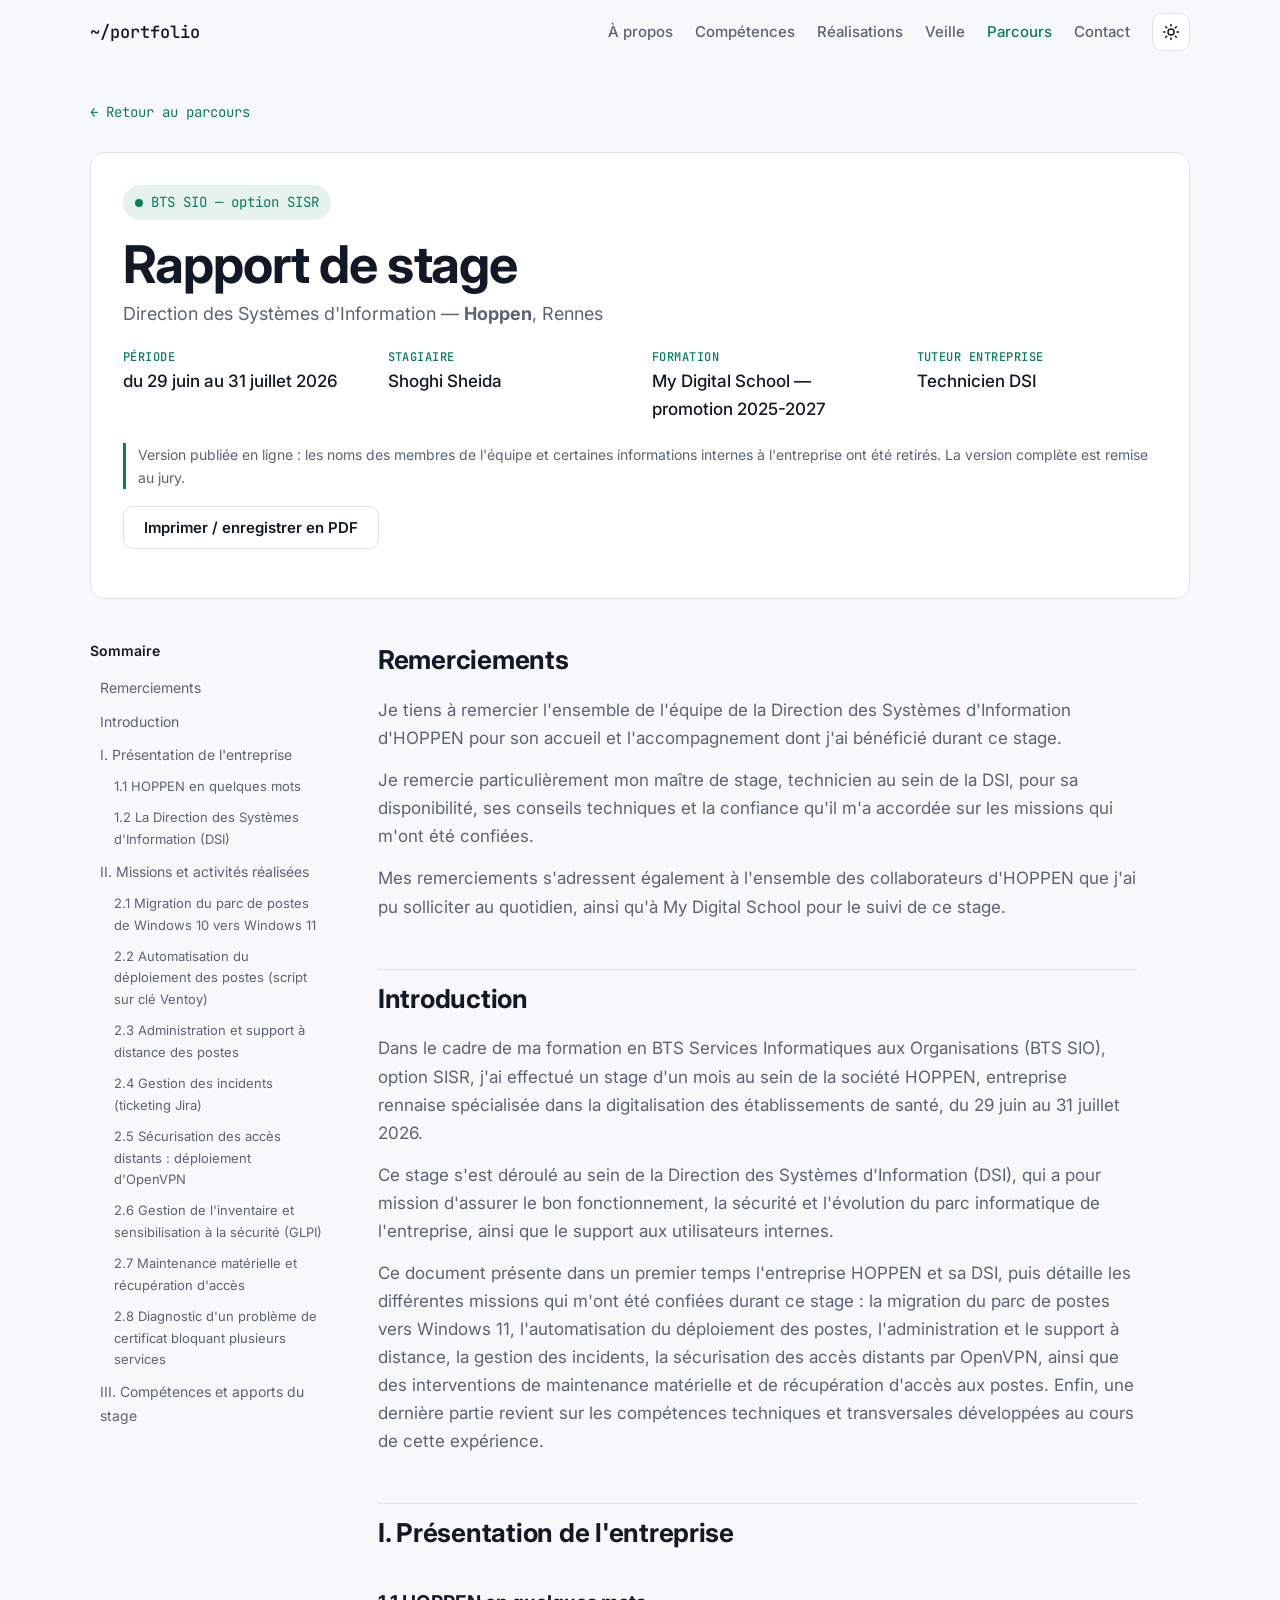
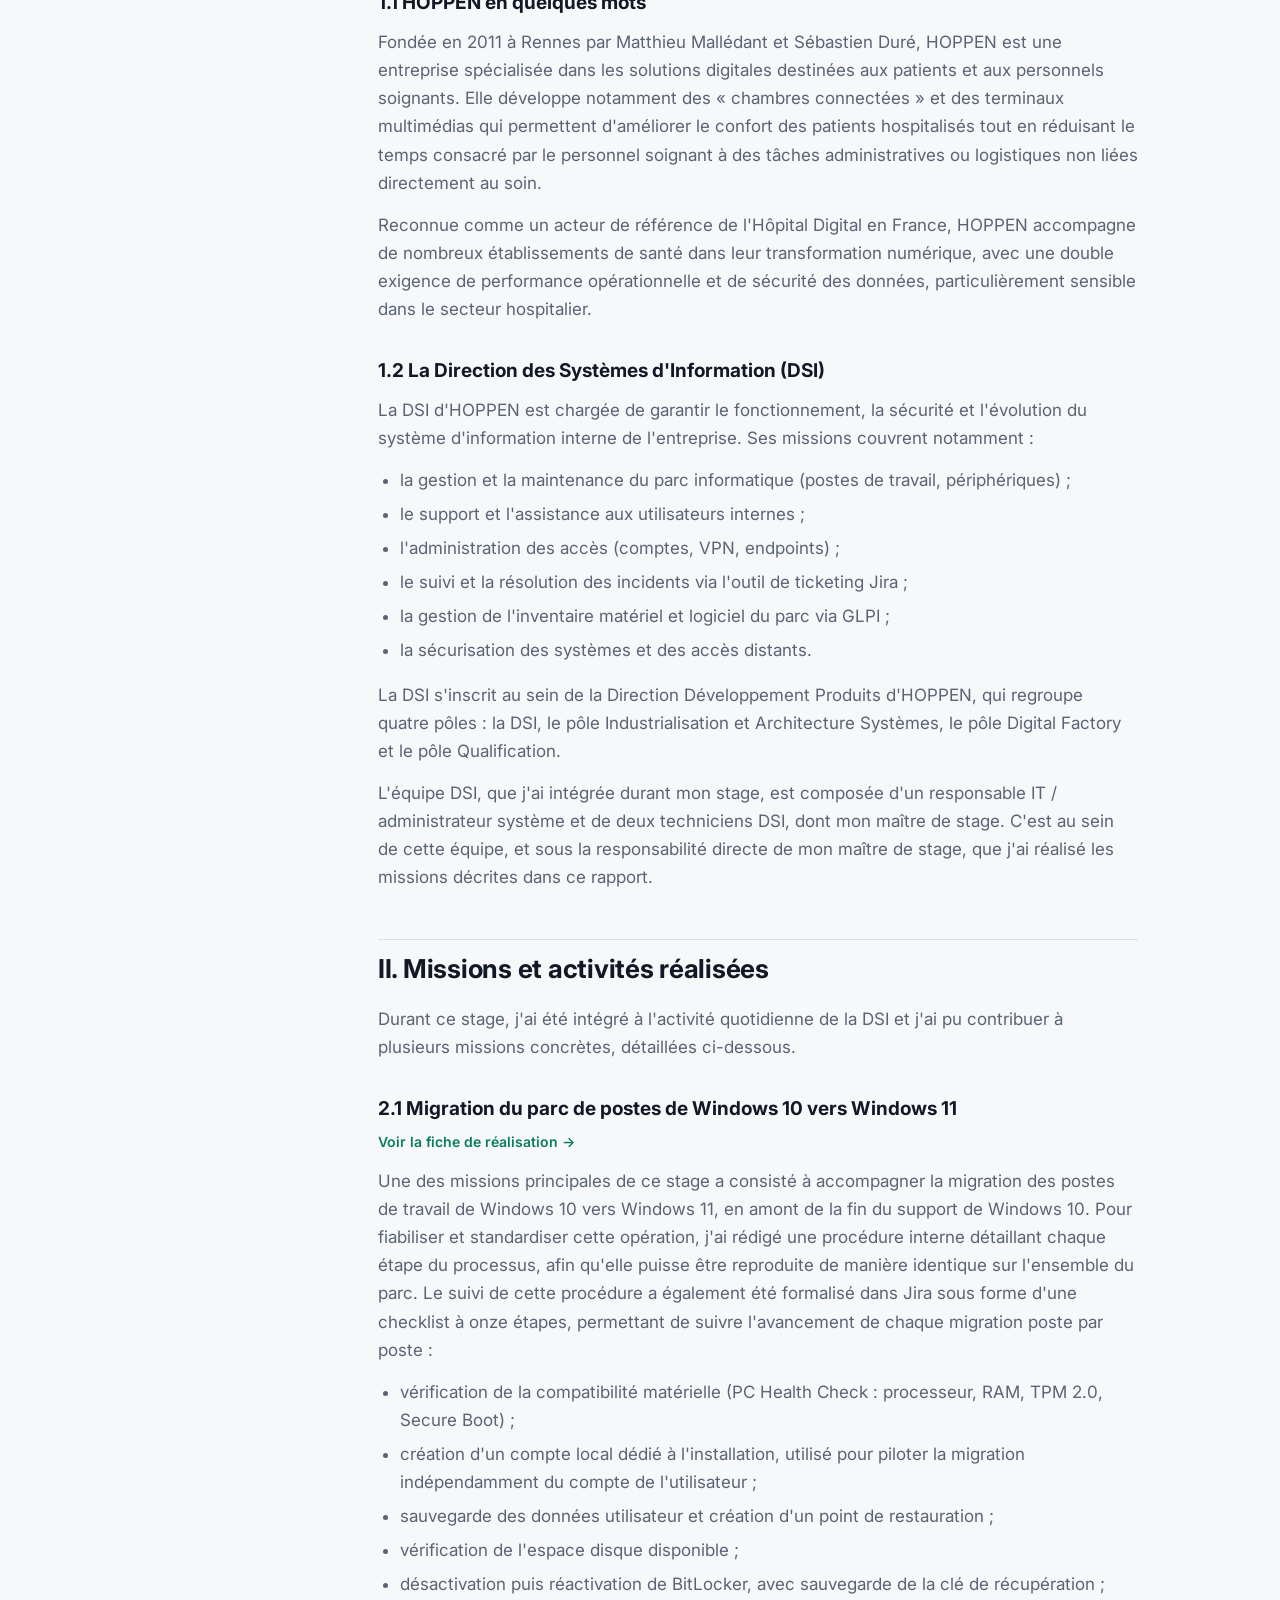
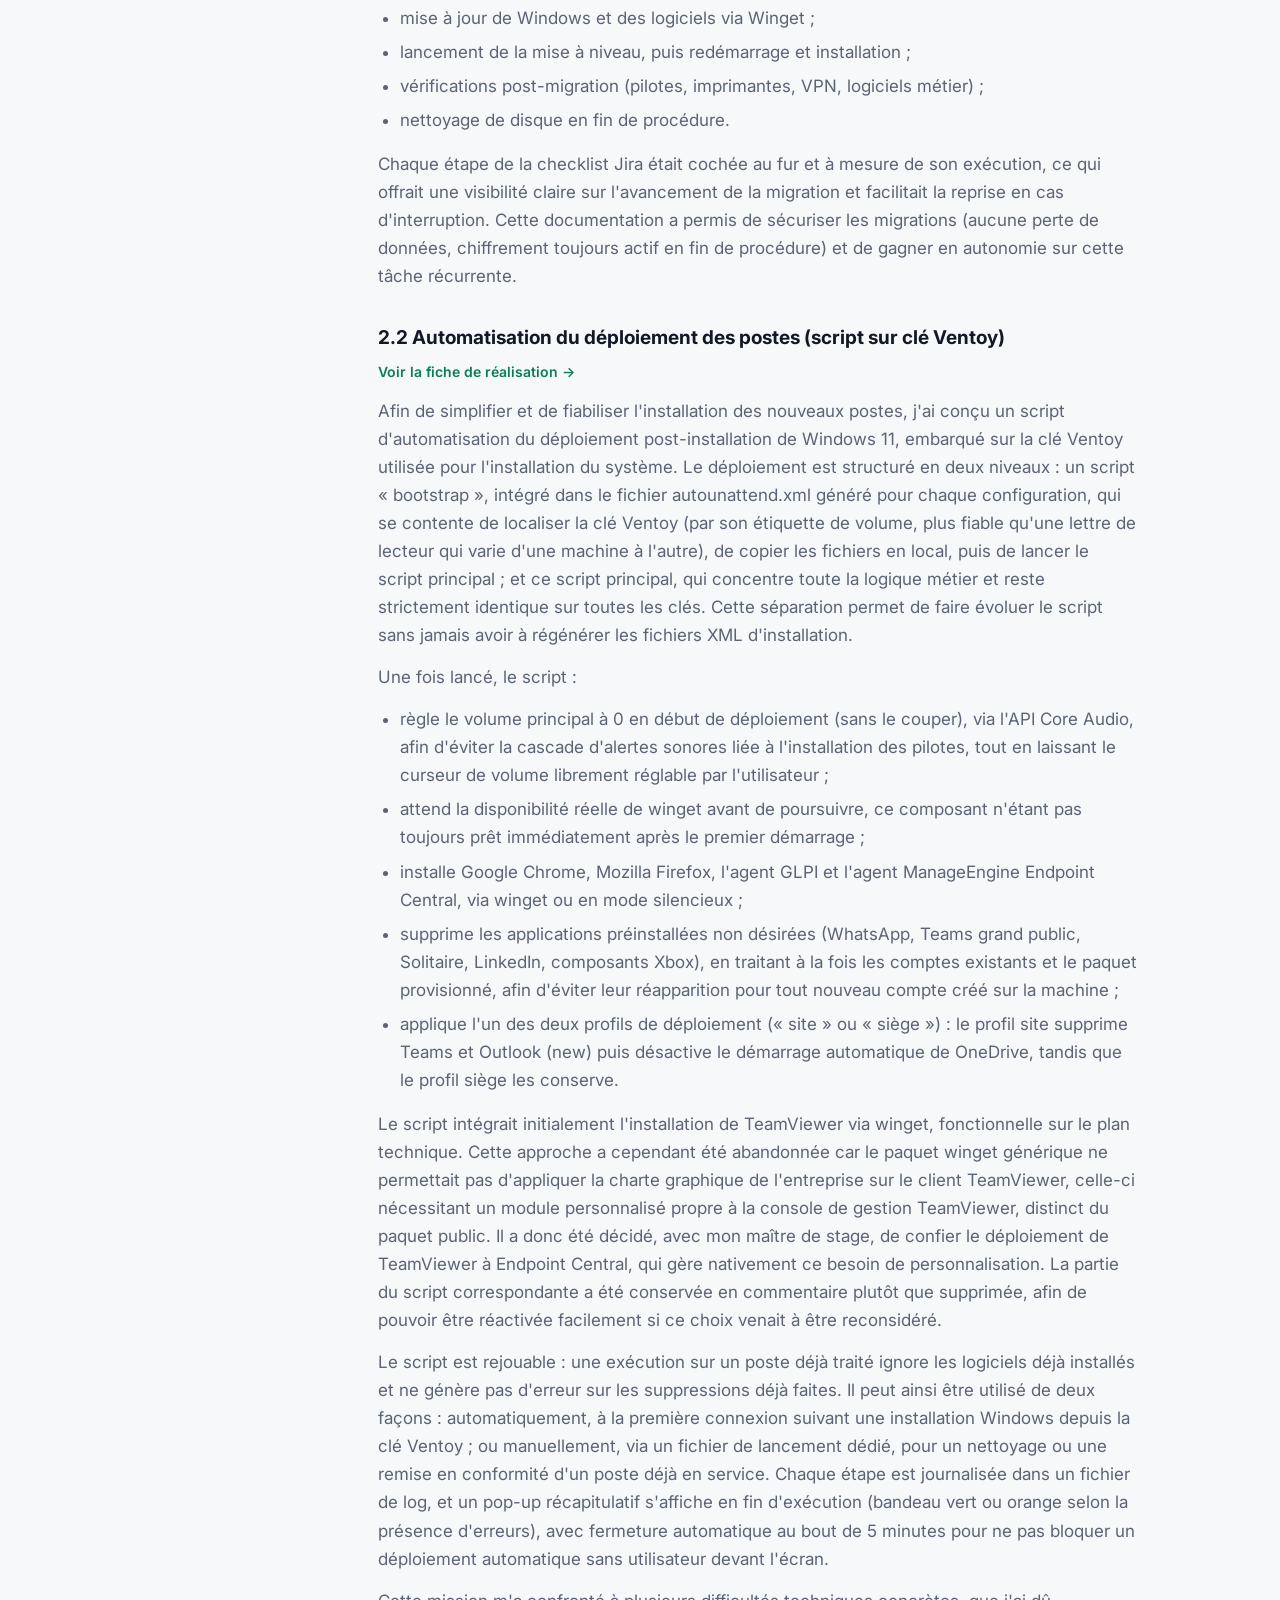
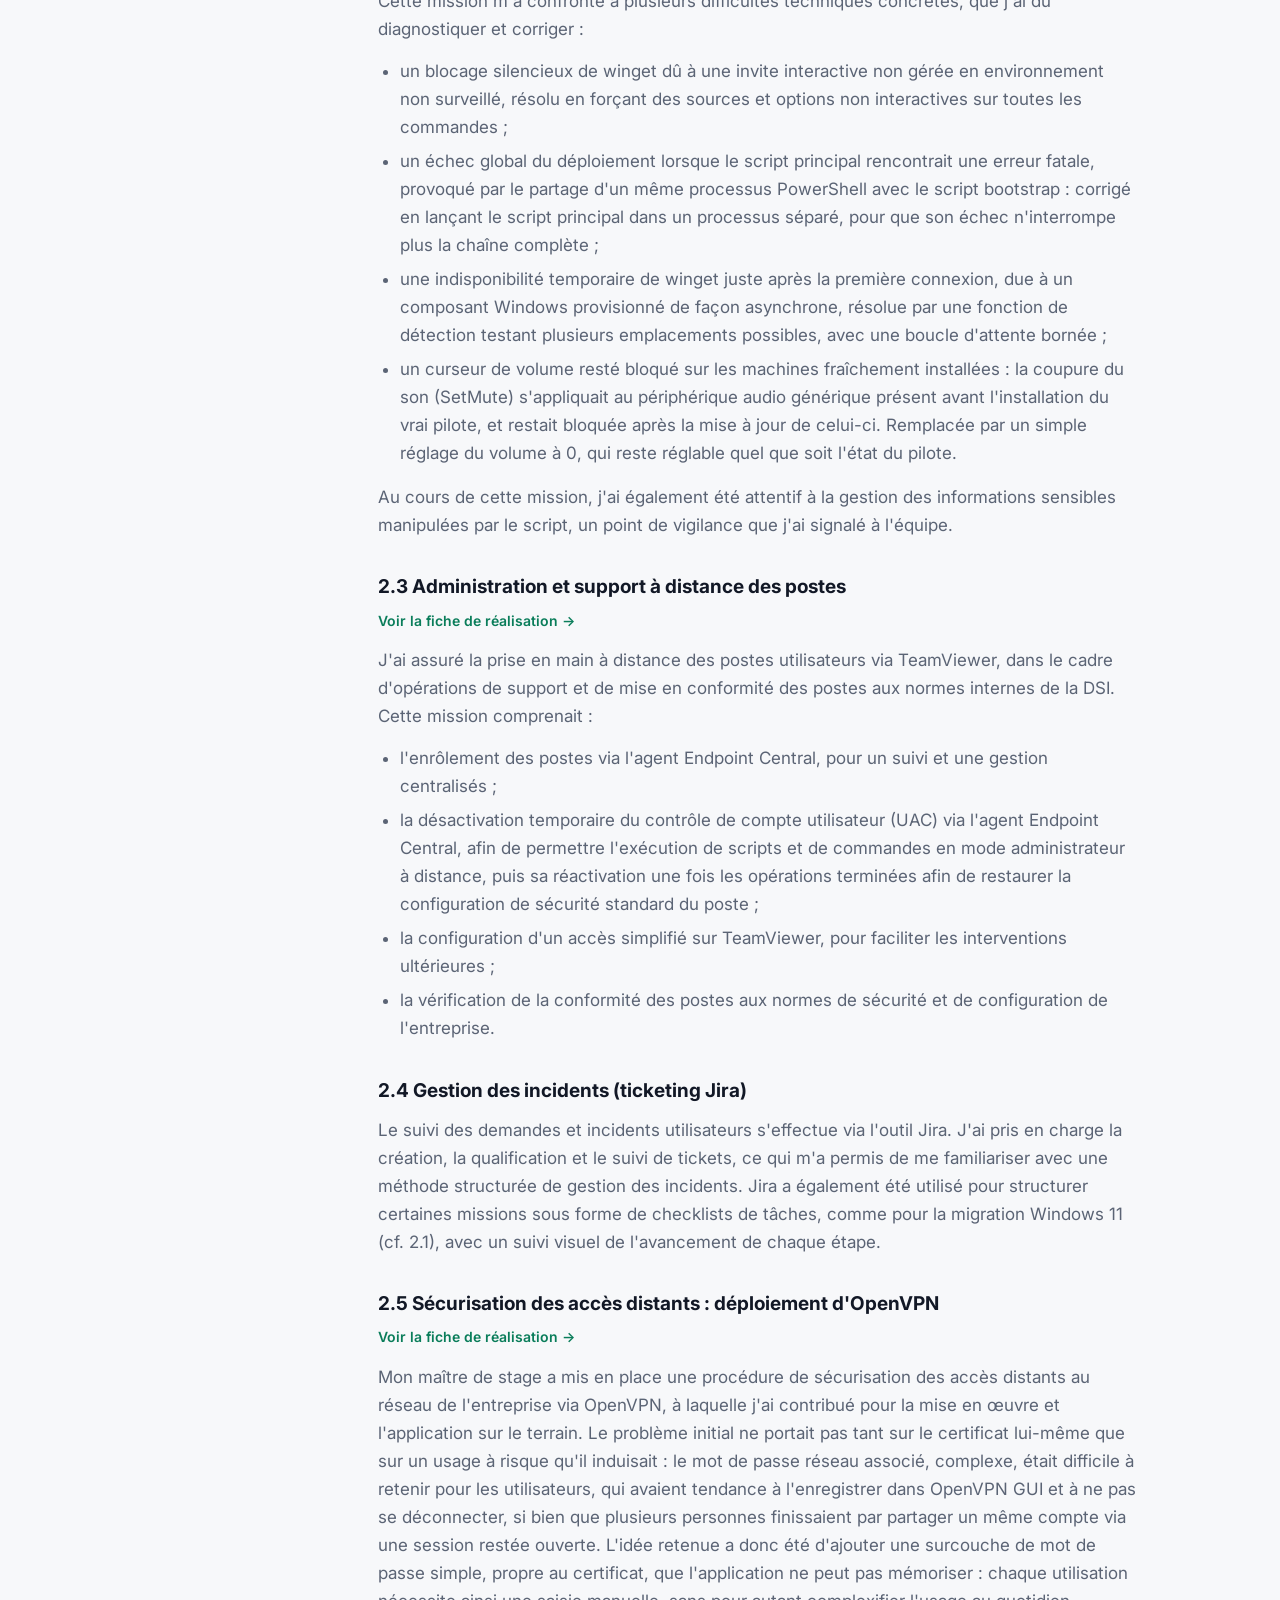
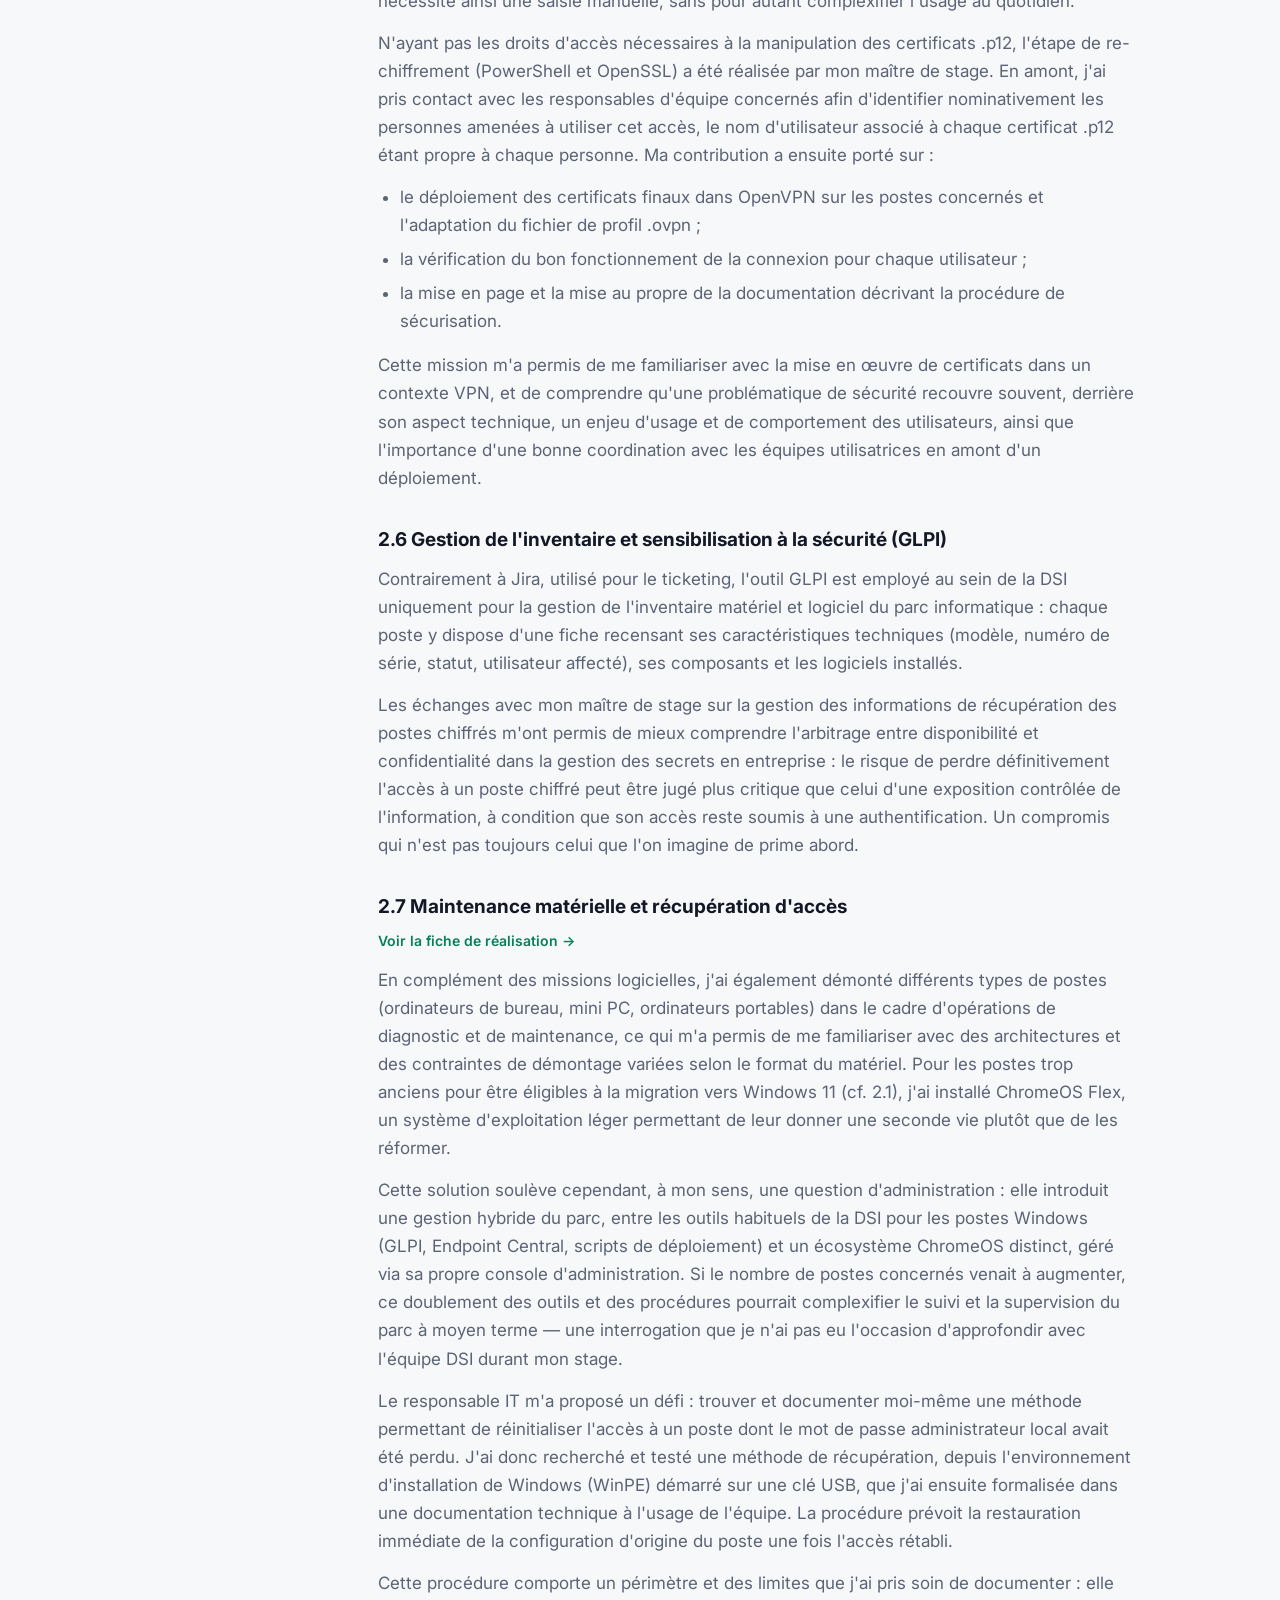
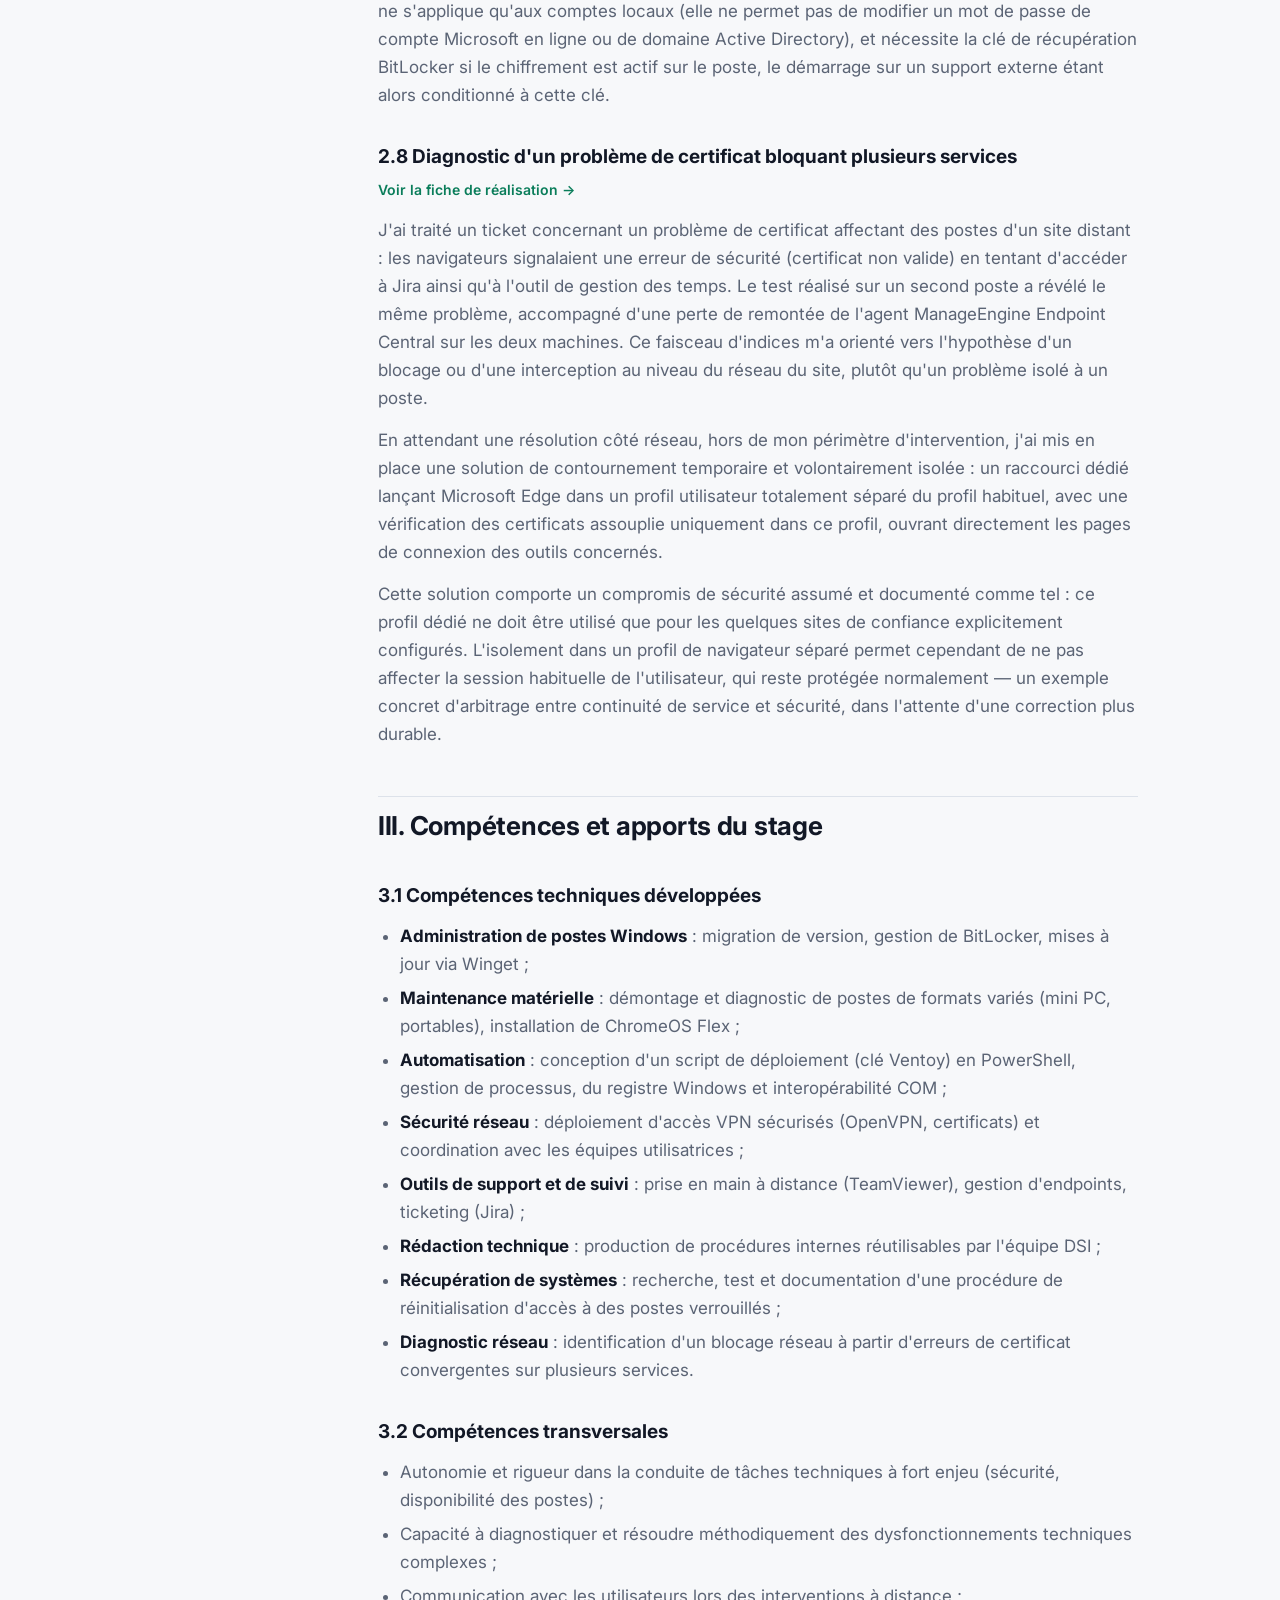
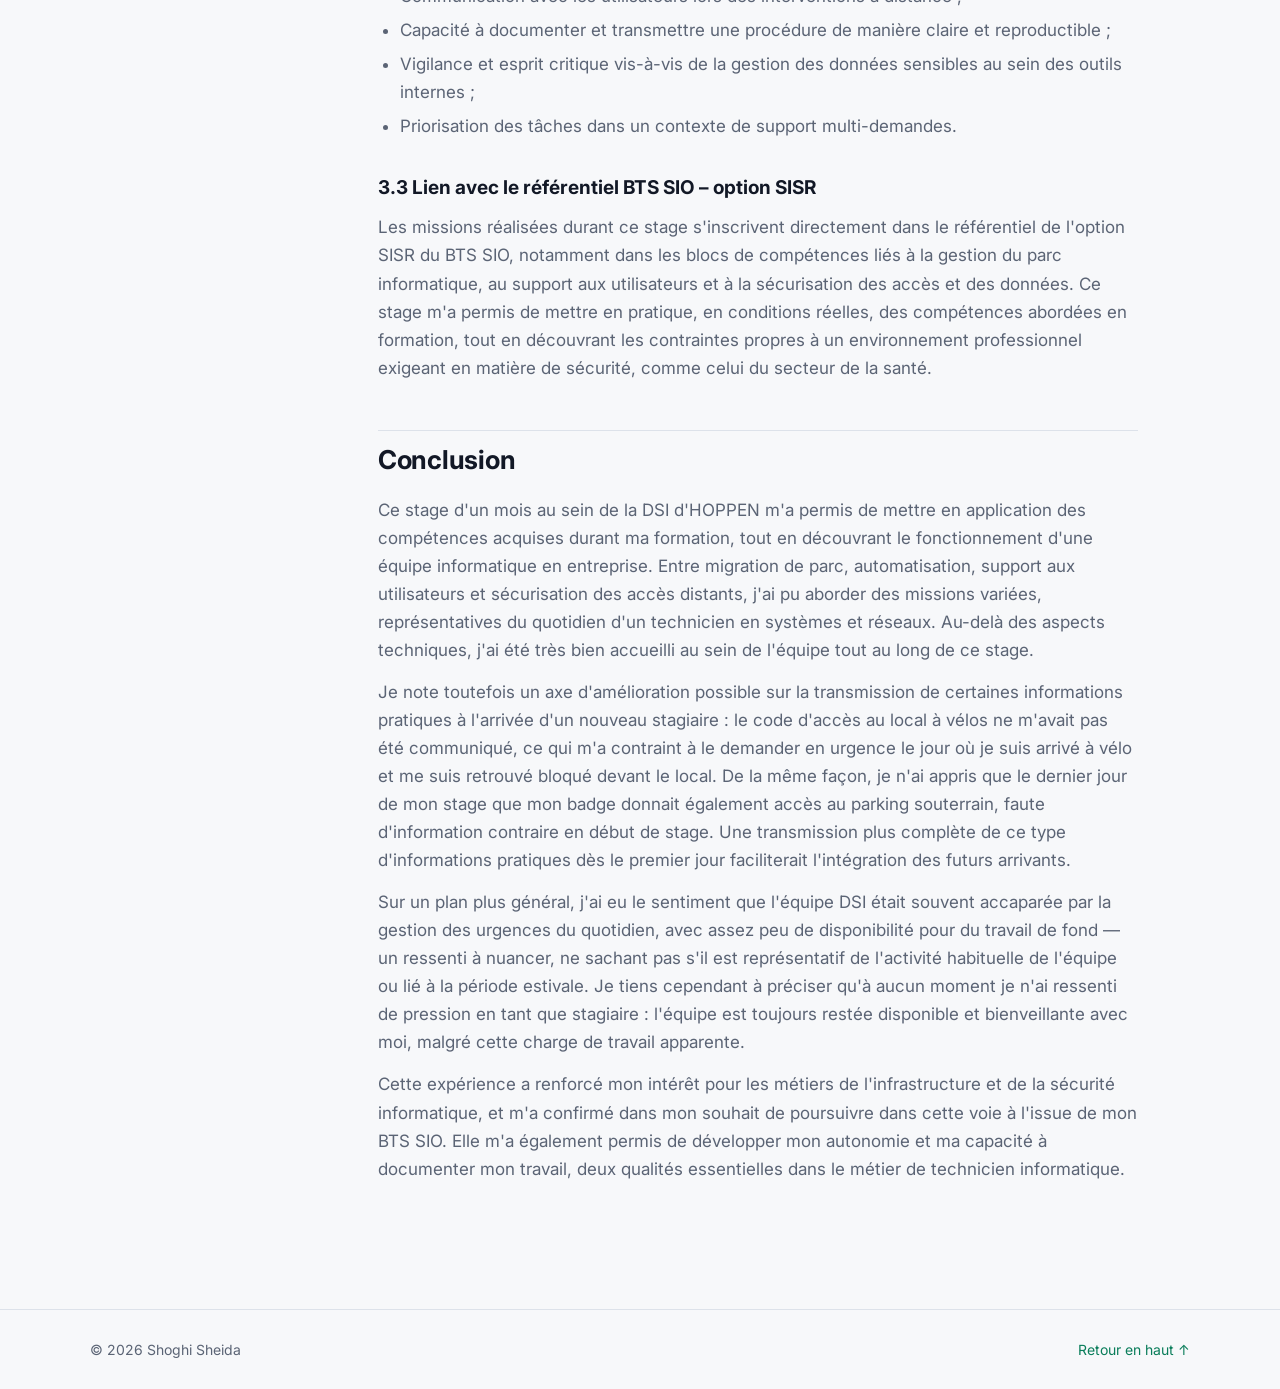
==== commit 6bdc1245: "Corrige les dates du stage Hoppen : 29 juin au 31 juillet 2026 Co-Authored-By: Claude Opus 5.5 <nore" ====
--- a/rapport-stage.html
+++ b/rapport-stage.html
@@ -48,7 +48,7 @@
       <h1>Rapport de stage</h1>
       <p class="report-cover__org">Direction des Systèmes d'Information — <strong>Hoppen</strong>, Rennes</p>
       <dl class="report-meta">
-        <div><dt>Période</dt><dd>1 mois, réparti du 29 juin au 31 août 2026</dd></div>
+        <div><dt>Période</dt><dd>du 29 juin au 31 juillet 2026</dd></div>
         <div><dt>Stagiaire</dt><dd>Shoghi Sheida</dd></div>
         <div><dt>Formation</dt><dd>My Digital School — promotion 2025-2027</dd></div>
         <div><dt>Tuteur entreprise</dt><dd>Technicien DSI</dd></div>
@@ -70,7 +70,7 @@
         <p>Mes remerciements s'adressent également à l'ensemble des collaborateurs d'HOPPEN que j'ai pu solliciter au quotidien, ainsi qu'à My Digital School pour le suivi de ce stage.</p>
 
         <h2 id="introduction">Introduction</h2>
-        <p>Dans le cadre de ma formation en BTS Services Informatiques aux Organisations (BTS SIO), option SISR, j'ai effectué un stage d'un mois au sein de la société HOPPEN, entreprise rennaise spécialisée dans la digitalisation des établissements de santé, réparti du 29 juin au 31 août 2026.</p>
+        <p>Dans le cadre de ma formation en BTS Services Informatiques aux Organisations (BTS SIO), option SISR, j'ai effectué un stage d'un mois au sein de la société HOPPEN, entreprise rennaise spécialisée dans la digitalisation des établissements de santé, du 29 juin au 31 juillet 2026.</p>
         <p>Ce stage s'est déroulé au sein de la Direction des Systèmes d'Information (DSI), qui a pour mission d'assurer le bon fonctionnement, la sécurité et l'évolution du parc informatique de l'entreprise, ainsi que le support aux utilisateurs internes.</p>
         <p>Ce document présente dans un premier temps l'entreprise HOPPEN et sa DSI, puis détaille les différentes missions qui m'ont été confiées durant ce stage : la migration du parc de postes vers Windows 11, l'automatisation du déploiement des postes, l'administration et le support à distance, la gestion des incidents, la sécurisation des accès distants par OpenVPN, ainsi que des interventions de maintenance matérielle et de récupération d'accès aux postes. Enfin, une dernière partie revient sur les compétences techniques et transversales développées au cours de cette expérience.</p>
 
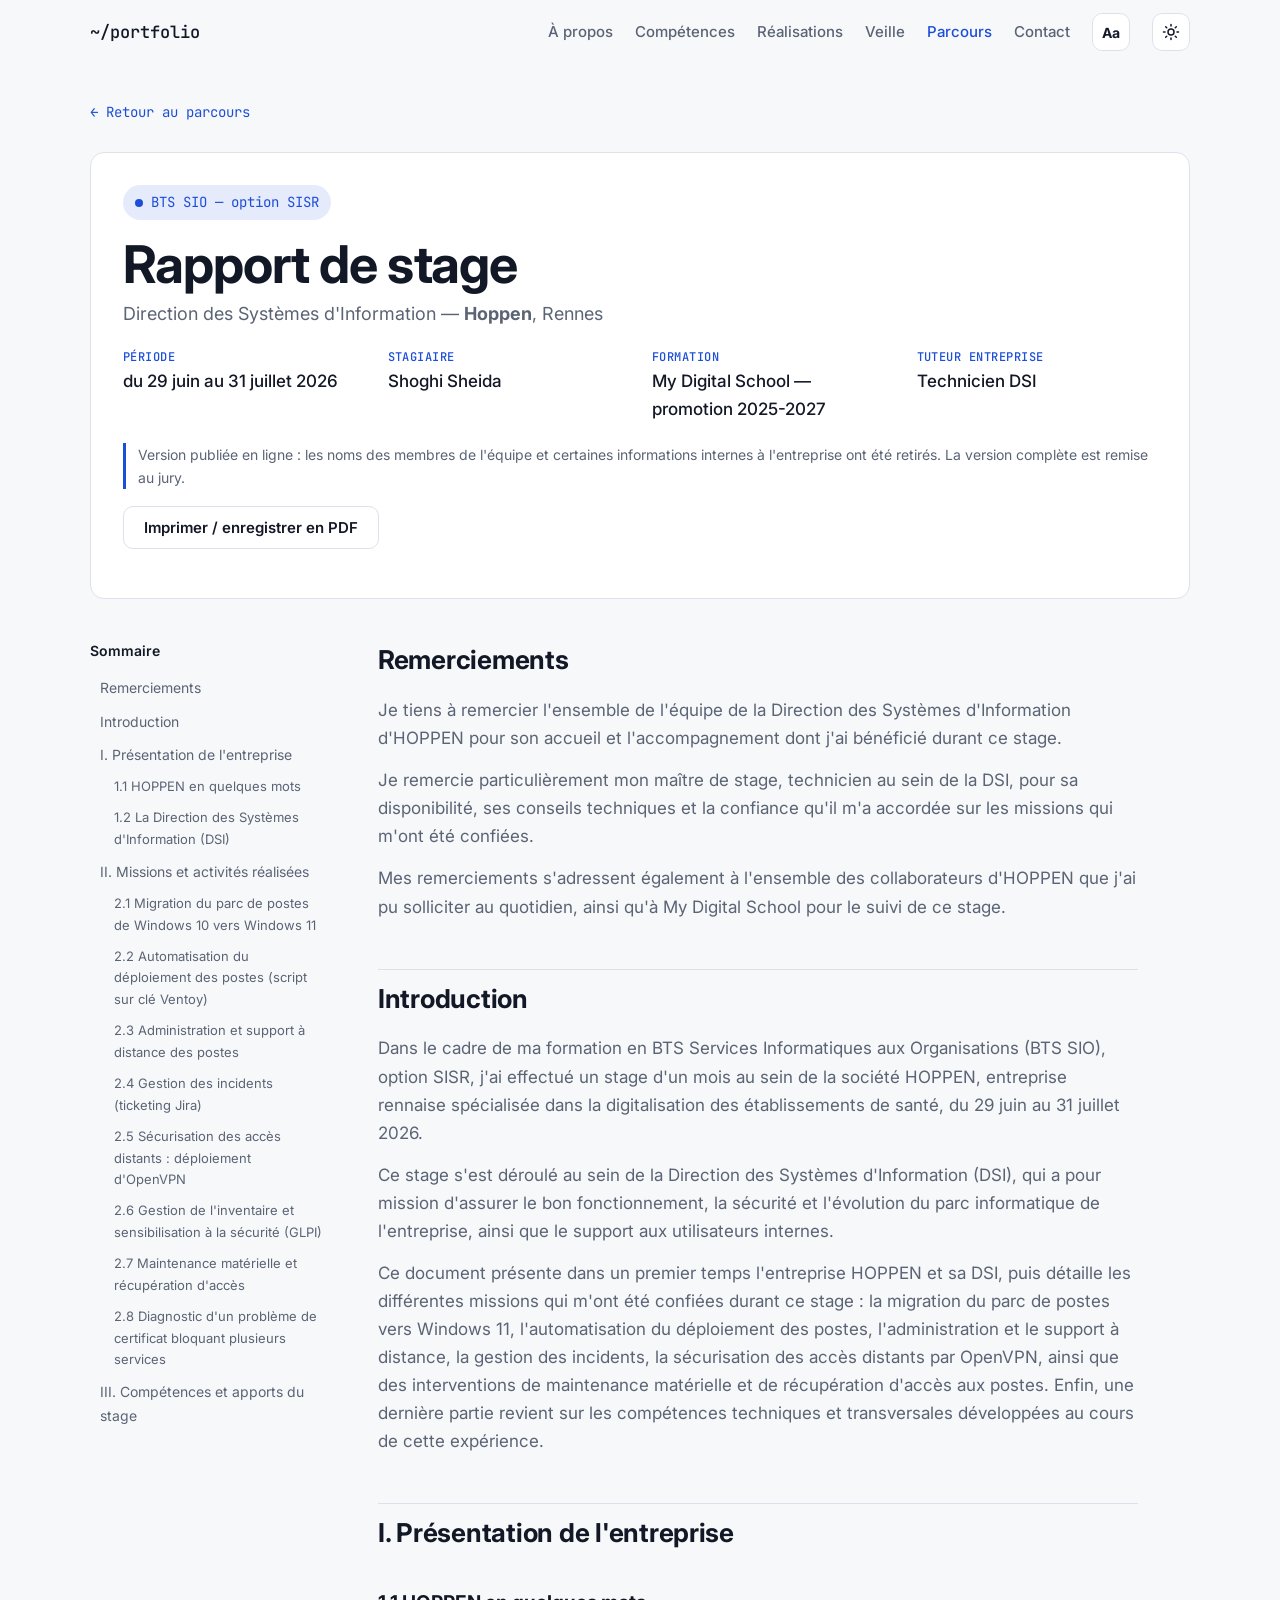
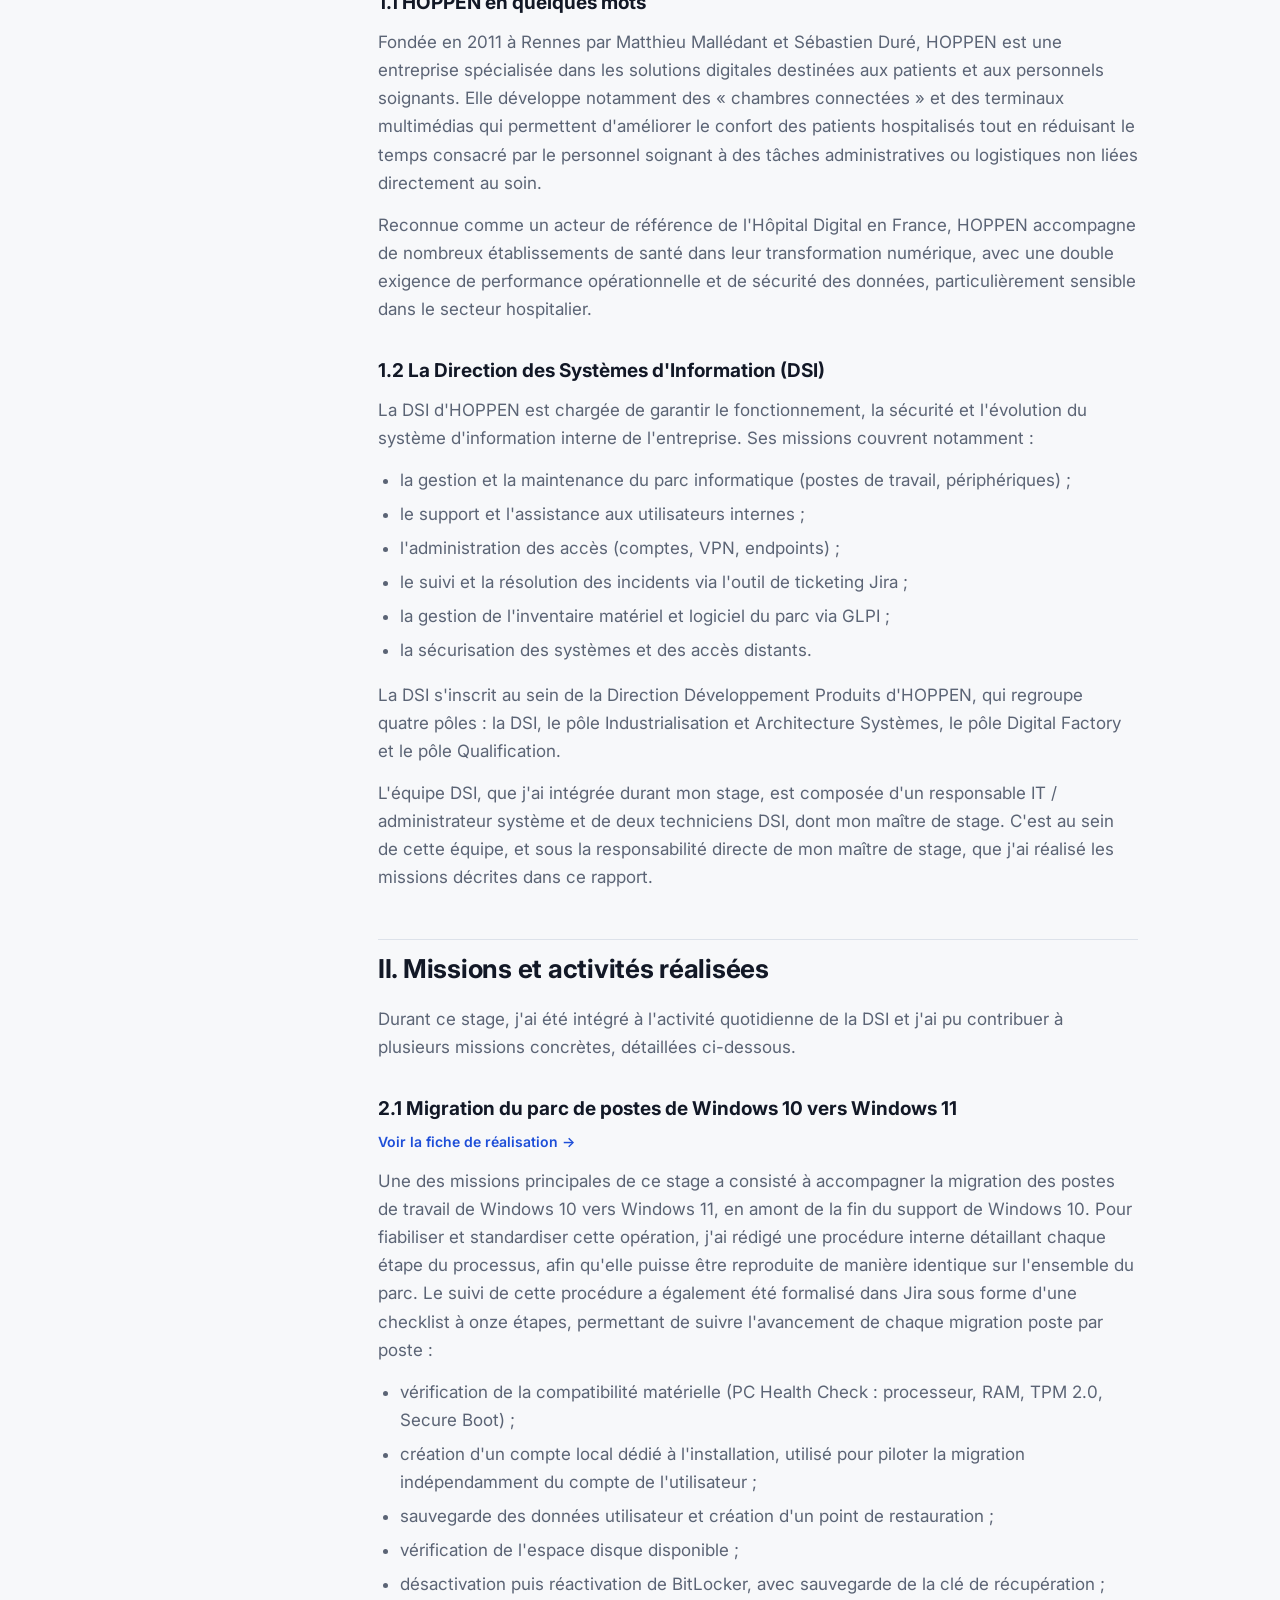
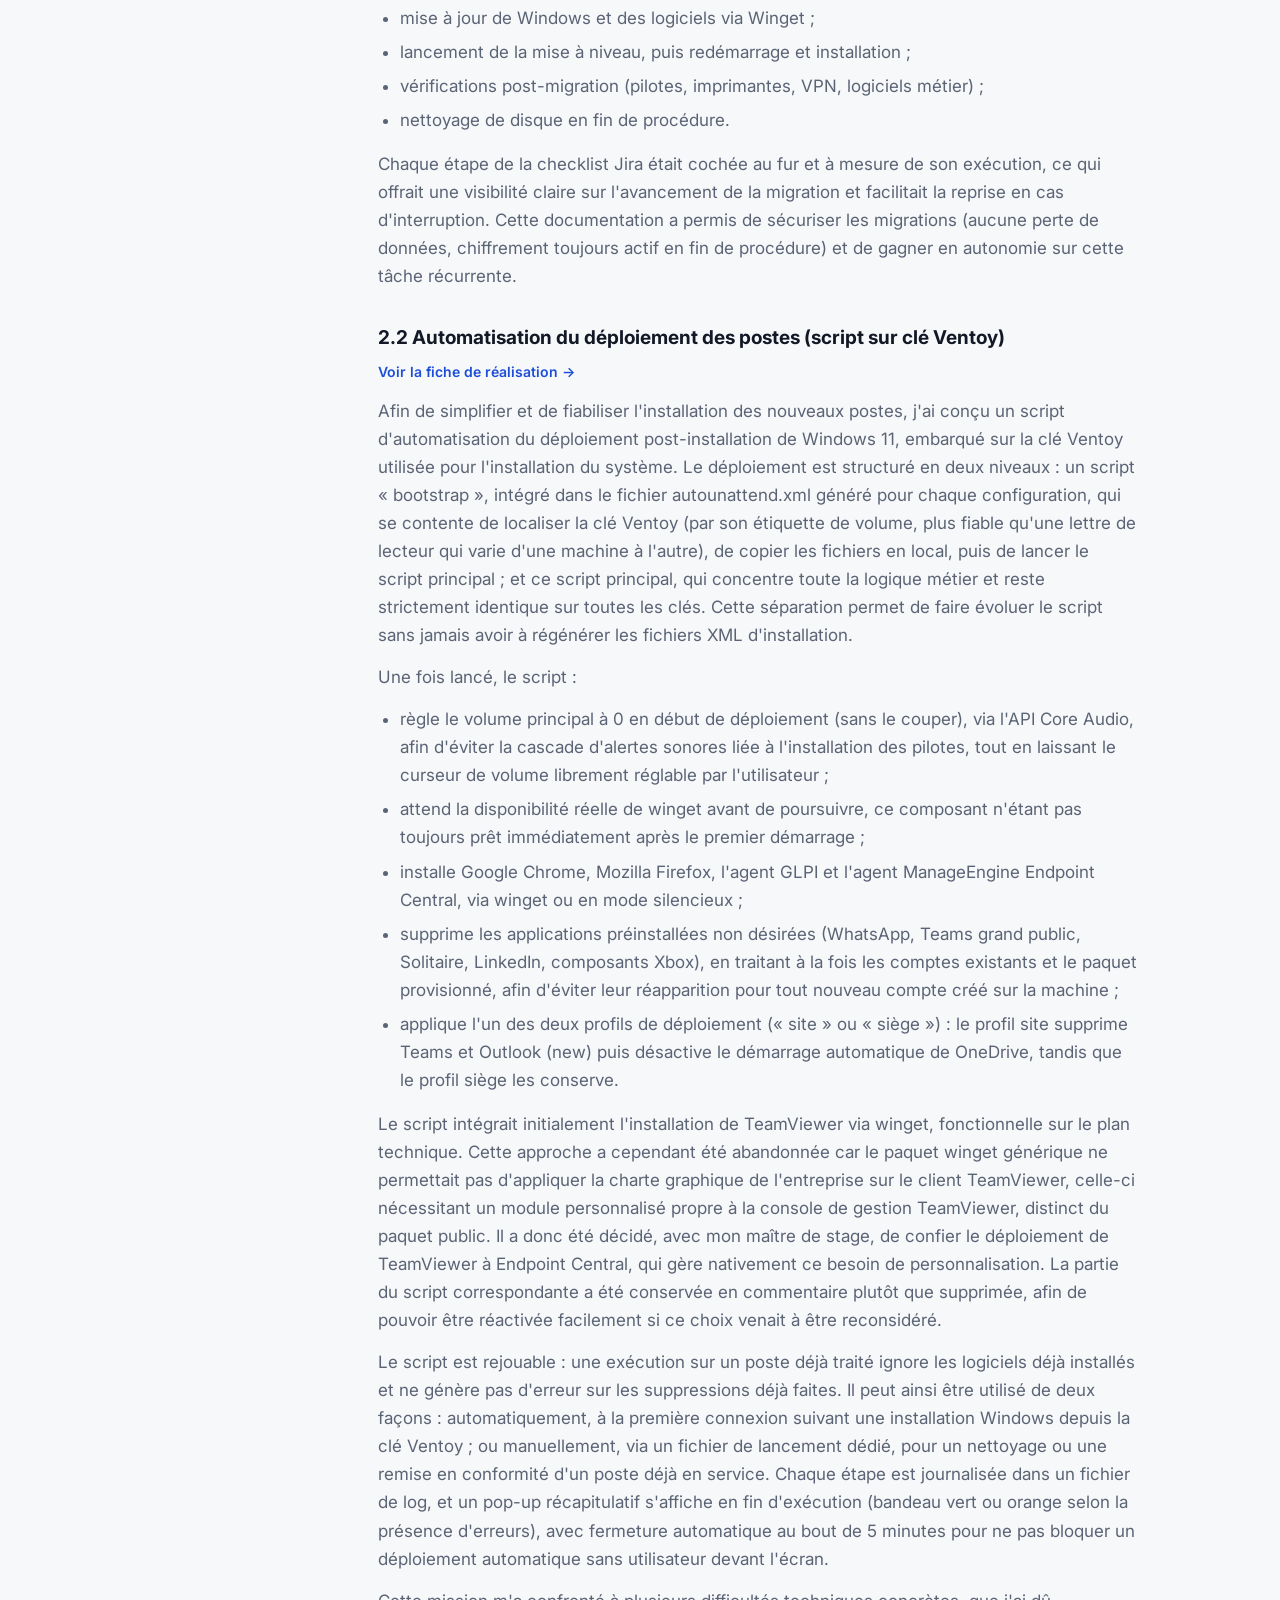
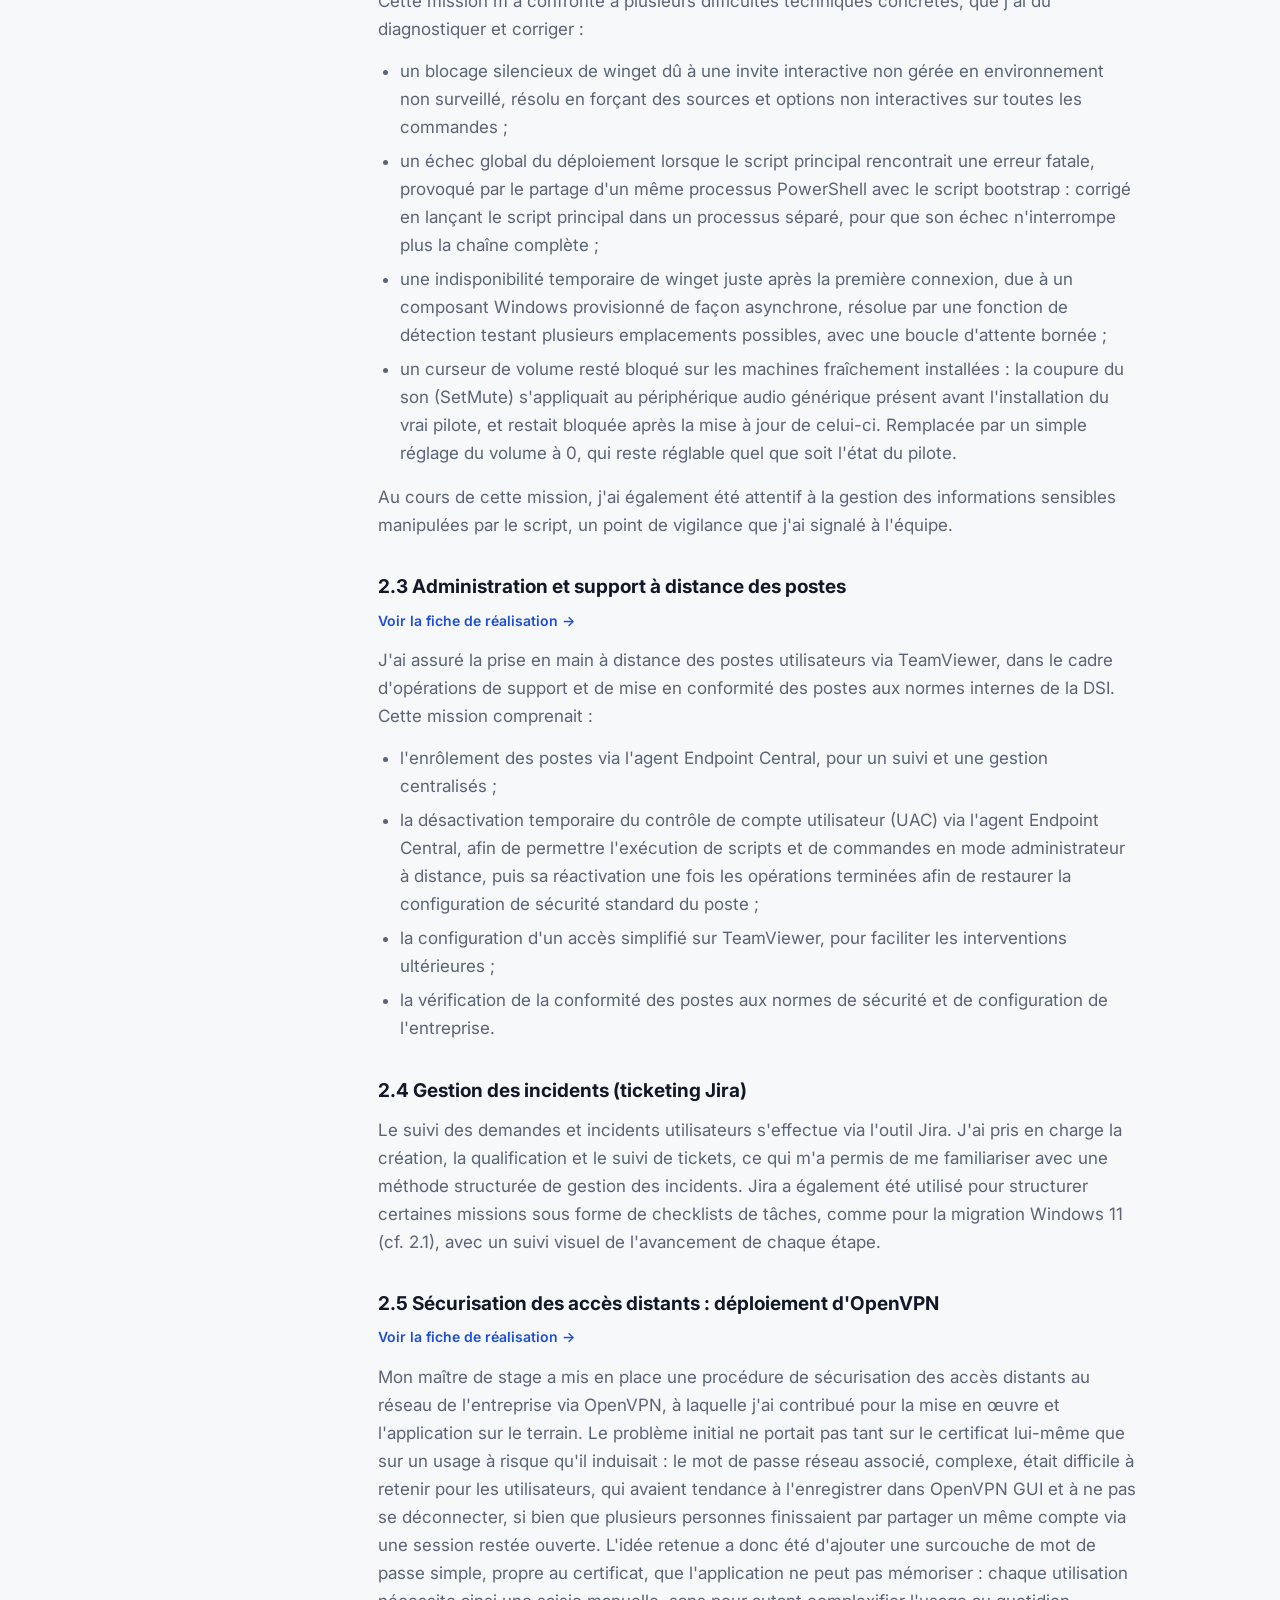
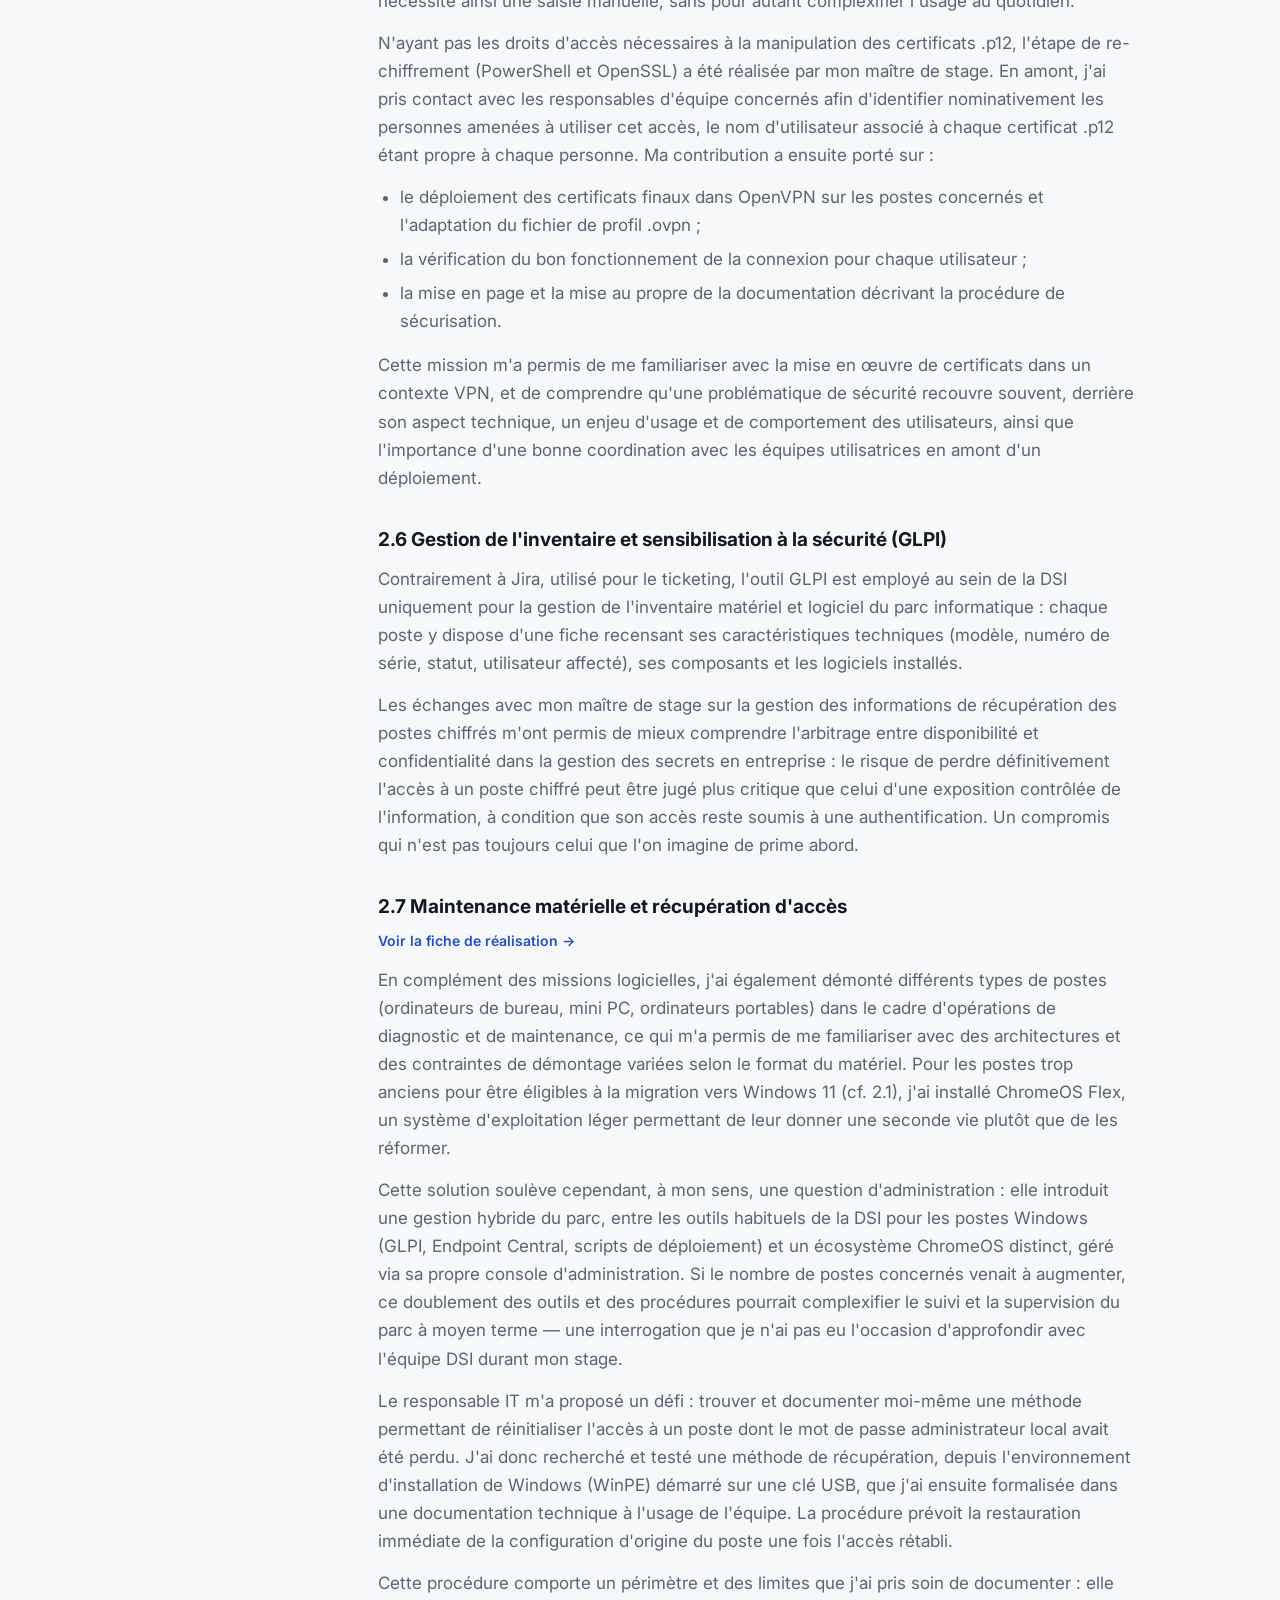
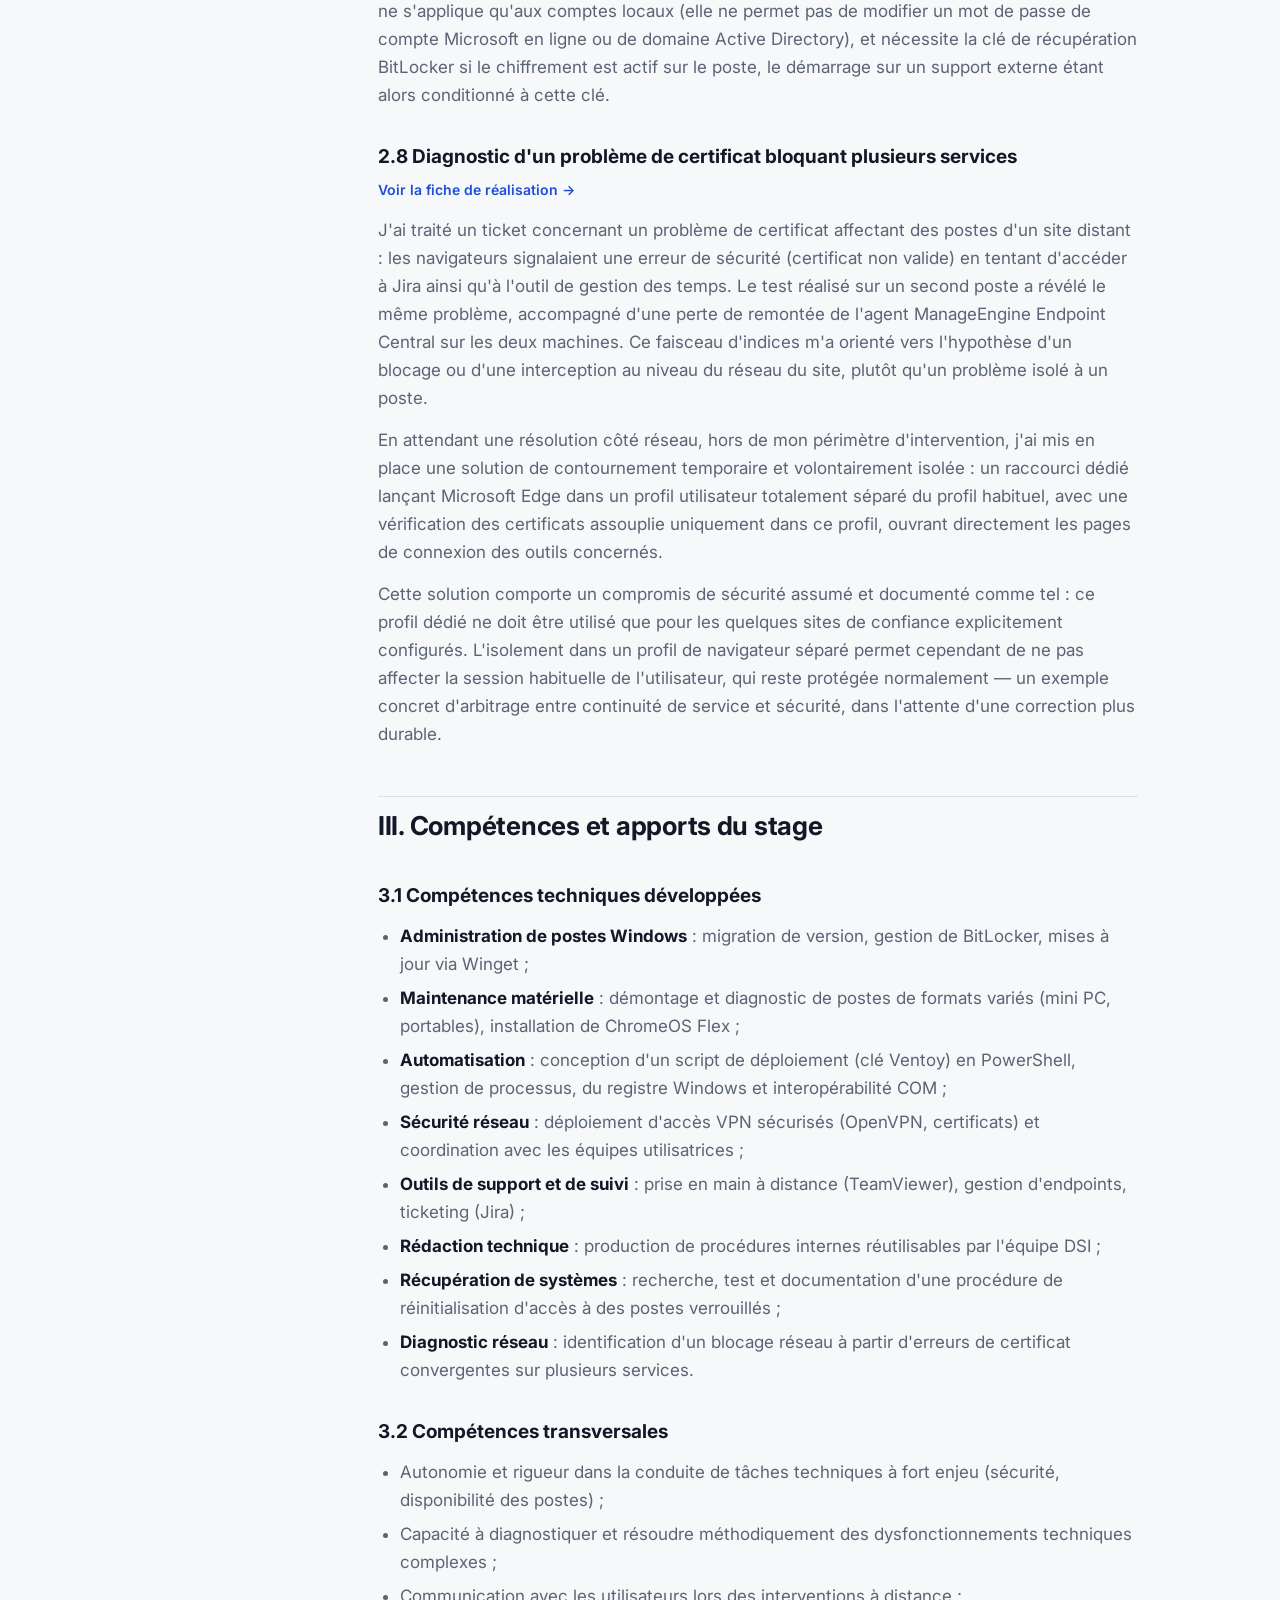
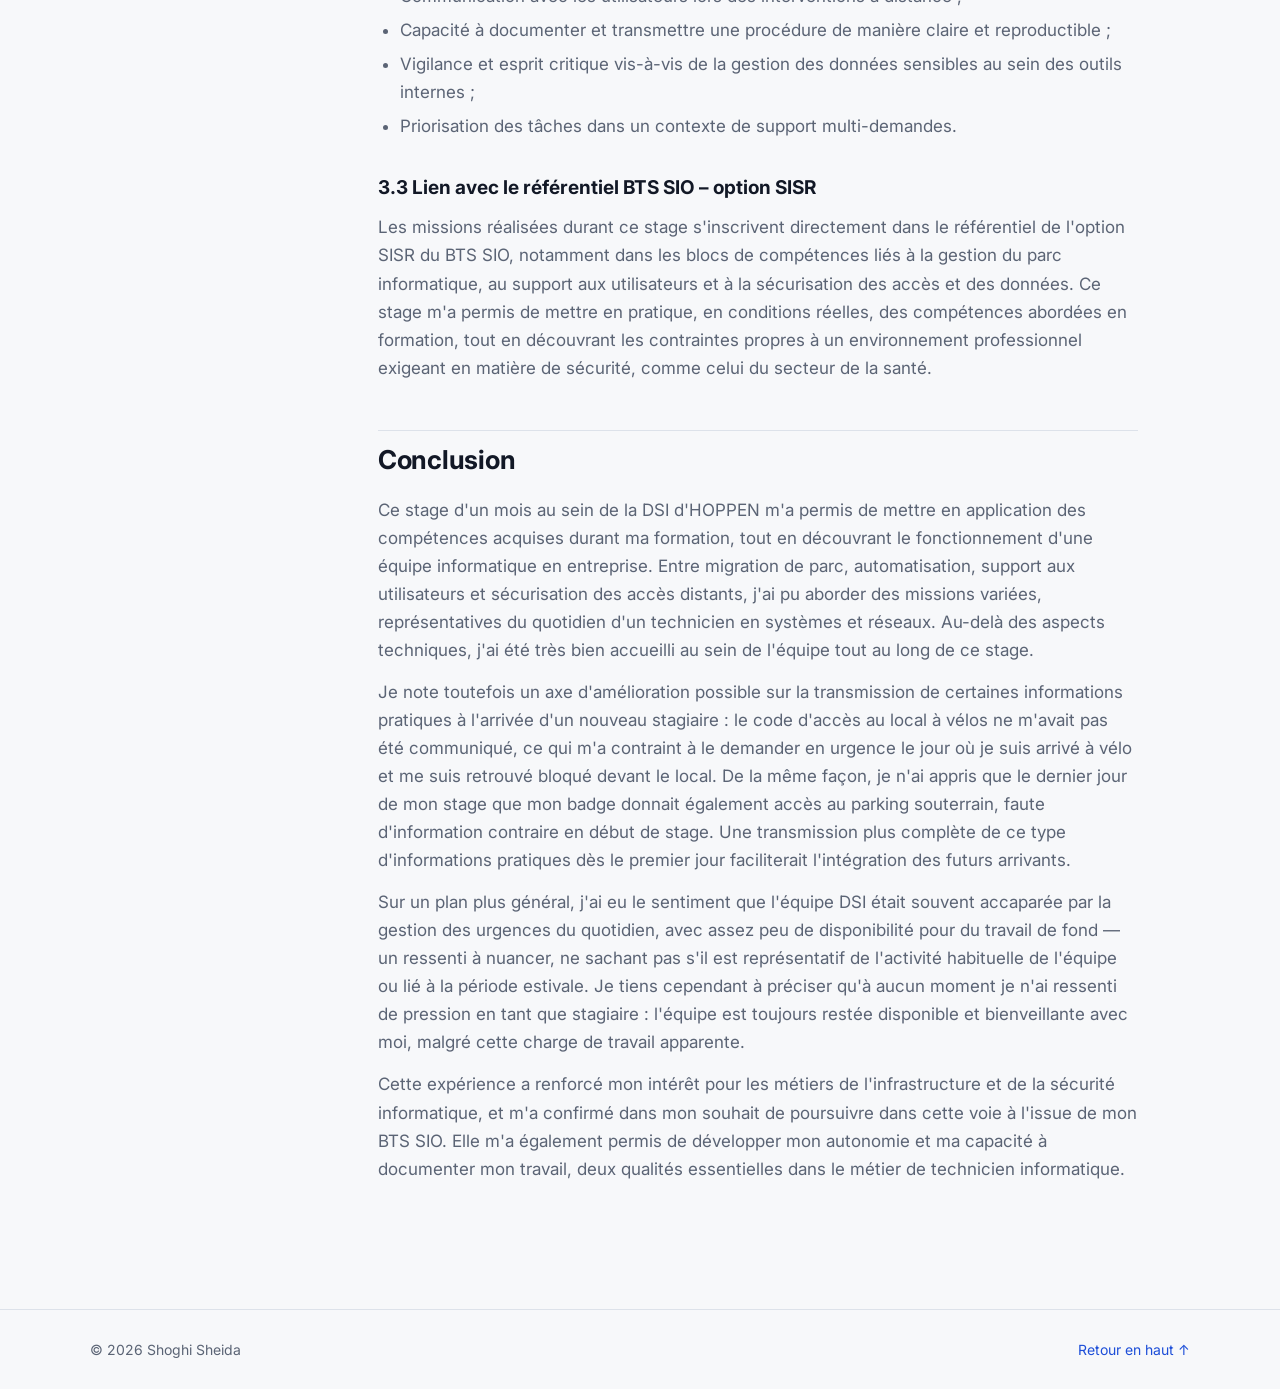
==== commit 4a60e7f9: "Rend l'apparence configurable : palettes, fonds, portraits, polices - 4 palettes (bleu réseau, ambre" ====
--- a/rapport-stage.html
+++ b/rapport-stage.html
@@ -7,13 +7,35 @@
   <meta name="description" content="Rapport de stage BTS SIO SISR — Direction des Systèmes d'Information, Hoppen (Rennes), 2026." />
   <link rel="preconnect" href="https://fonts.googleapis.com" />
   <link rel="preconnect" href="https://fonts.gstatic.com" crossorigin />
-  <link href="https://fonts.googleapis.com/css2?family=Inter:wght@400;500;600;700&family=JetBrains+Mono:wght@400;500&display=swap" rel="stylesheet" />
+  <link href="https://fonts.googleapis.com/css2?family=Inter:wght@400;500;600;700&family=Atkinson+Hyperlegible:wght@400;700&family=Lexend:wght@400;500;600;700&family=JetBrains+Mono:wght@400;500&display=swap" rel="stylesheet" />
   <link rel="stylesheet" href="style.css" />
+  <script src="content.js"></script>
   <script>
-    try {
-      const t = localStorage.getItem("theme");
-      if (t) document.documentElement.dataset.theme = t;
-    } catch (e) {}
+    // Applique le thème, la palette et le fond avant le rendu (évite un flash).
+    // Aperçu : ?palette=bleu|ambre|violet|rouge  &fond=grille|degrade|reseau|ondes|particules|aucun
+    //          &avatar=illustration|pochoir|crayon|photo  &theme=light|dark
+    (function () {
+      const r = document.documentElement;
+      const a = (window.PORTFOLIO && window.PORTFOLIO.apparence) || {};
+      const q = new URLSearchParams(location.search);
+      const pick = (k, def) => {
+        let v = q.get(k);
+        try {
+          if (v) sessionStorage.setItem("apercu-" + k, v);
+          else v = sessionStorage.getItem("apercu-" + k);
+        } catch (e) {}
+        return v || def;
+      };
+      r.dataset.palette = pick("palette", a.palette || "bleu");
+      r.dataset.fond = pick("fond", a.fond || "grille");
+      r.dataset.avatar = pick("avatar", a.avatar || "photo");
+      r.dataset.police = pick("police", a.police || "inter");
+      try { if (localStorage.getItem("dys") === "1") r.dataset.dys = "1"; } catch (e) {}
+      try {
+        const t = q.get("theme") || localStorage.getItem("theme");
+        if (t) r.dataset.theme = t;
+      } catch (e) {}
+    })();
   </script>
 </head>
 <body>
@@ -32,6 +54,7 @@
         <a href="index.html#veille">Veille</a>
         <a href="index.html#parcours" class="active">Parcours</a>
         <a href="index.html#contact">Contact</a>
+        <button class="theme-btn dys-btn" id="dysBtn" type="button" aria-pressed="false" title="Police adaptée à la dyslexie (OpenDyslexic)">Aa</button>
         <button class="theme-btn" id="themeBtn" aria-label="Changer de thème" title="Changer de thème">
           <svg class="i-sun" viewBox="0 0 24 24" aria-hidden="true"><circle cx="12" cy="12" r="4"/><path d="M12 2v2M12 20v2M4.9 4.9l1.4 1.4M17.7 17.7l1.4 1.4M2 12h2M20 12h2M4.9 19.1l1.4-1.4M17.7 6.3l1.4-1.4"/></svg>
           <svg class="i-moon" viewBox="0 0 24 24" aria-hidden="true"><path d="M21 12.8A9 9 0 1 1 11.2 3a7 7 0 0 0 9.8 9.8z"/></svg>
--- a/style.css
+++ b/style.css
@@ -1,12 +1,16 @@
 :root {
+  /* Palette par défaut (remplacée par data-palette, voir plus bas) */
+  --acc-l: #1d4ed8;   --acc-d: #60a5fa;
+  --bg-d: #0b1120;    --surface-d: #111a2e;  --surface2-d: #18233a;  --border-d: #26334d;
+
   --bg: #f7f8fa;
   --surface: #ffffff;
   --surface-2: #eef1f5;
   --text: #121826;
   --muted: #5b6475;
   --border: #dde2ea;
-  --accent: #0a7d5a;
-  --accent-soft: rgba(10, 125, 90, 0.1);
+  --accent: var(--acc-l);
+  --accent-soft: color-mix(in srgb, var(--accent) 11%, transparent);
   --shadow: 0 1px 2px rgba(16, 24, 40, 0.05), 0 8px 24px rgba(16, 24, 40, 0.06);
   --radius: 14px;
   --font: "Inter", system-ui, -apple-system, "Segoe UI", sans-serif;
@@ -14,32 +18,47 @@
   color-scheme: light;
 }
 
+/* ---------- Palettes ---------- */
+:root[data-palette="bleu"]   { --acc-l: #1d4ed8; --acc-d: #60a5fa; --bg-d: #0b1120; --surface-d: #111a2e; --surface2-d: #18233a; --border-d: #26334d; }
+:root[data-palette="ambre"]  { --acc-l: #b45309; --acc-d: #f5a524; --bg-d: #0f0e0c; --surface-d: #181614; --surface2-d: #221f1b; --border-d: #36312a; }
+:root[data-palette="violet"] { --acc-l: #6d28d9; --acc-d: #a78bfa; --bg-d: #0d0b14; --surface-d: #15121f; --surface2-d: #1e1a2b; --border-d: #2f2943; }
+:root[data-palette="rouge"]  { --acc-l: #c81e1e; --acc-d: #f87171; --bg-d: #0c0c0d; --surface-d: #151517; --surface2-d: #1d1d20; --border-d: #2d2d31; }
+
 @media (prefers-color-scheme: dark) {
   :root:not([data-theme="light"]) {
-    --bg: #0b0f14;
-    --surface: #121821;
-    --surface-2: #19212c;
-    --text: #e6edf3;
-    --muted: #93a1b3;
-    --border: #243040;
-    --accent: #3ddc97;
-    --accent-soft: rgba(61, 220, 151, 0.12);
+    --bg: var(--bg-d);
+    --surface: var(--surface-d);
+    --surface-2: var(--surface2-d);
+    --text: #e8ecf2;
+    --muted: #9aa4b2;
+    --border: var(--border-d);
+    --accent: var(--acc-d);
+    --accent-soft: color-mix(in srgb, var(--accent) 14%, transparent);
     --shadow: 0 1px 2px rgba(0, 0, 0, 0.3), 0 8px 24px rgba(0, 0, 0, 0.25);
     color-scheme: dark;
   }
 }
 :root[data-theme="dark"] {
-  --bg: #0b0f14;
-  --surface: #121821;
-  --surface-2: #19212c;
-  --text: #e6edf3;
-  --muted: #93a1b3;
-  --border: #243040;
-  --accent: #3ddc97;
-  --accent-soft: rgba(61, 220, 151, 0.12);
+  --bg: var(--bg-d);
+  --surface: var(--surface-d);
+  --surface-2: var(--surface2-d);
+  --text: #e8ecf2;
+  --muted: #9aa4b2;
+  --border: var(--border-d);
+  --accent: var(--acc-d);
+  --accent-soft: color-mix(in srgb, var(--accent) 14%, transparent);
   --shadow: 0 1px 2px rgba(0, 0, 0, 0.3), 0 8px 24px rgba(0, 0, 0, 0.25);
   color-scheme: dark;
 }
+
+/* ---------- Polices ---------- */
+@font-face { font-family: "OpenDyslexic"; src: url("assets/fonts/opendyslexic-latin-400-normal.woff2") format("woff2"); font-weight: 400; font-display: swap; }
+@font-face { font-family: "OpenDyslexic"; src: url("assets/fonts/opendyslexic-latin-700-normal.woff2") format("woff2"); font-weight: 500 700; font-display: swap; }
+:root[data-police="atkinson"] { --font: "Atkinson Hyperlegible", system-ui, sans-serif; }
+:root[data-police="lexend"] { --font: "Lexend", system-ui, sans-serif; }
+:root[data-police="opendyslexic"], :root[data-dys="1"] { --font: "OpenDyslexic", "Atkinson Hyperlegible", system-ui, sans-serif; --mono: "OpenDyslexic", ui-monospace, monospace; }
+:root[data-dys="1"] body, :root[data-police="opendyslexic"] body { line-height: 1.8; }
+:root[data-dys="1"] .hero h1, :root[data-police="opendyslexic"] .hero h1 { font-size: clamp(34px, 6vw, 60px); letter-spacing: 0; }
 
 *, *::before, *::after { box-sizing: border-box; }
 [hidden] { display: none !important; }
@@ -450,3 +469,35 @@
   .report-cover { border: 0; padding: 0; }
   .report h2 { break-after: avoid; }
 }
+
+/* ---------- Fonds de l'accueil (data-fond) ---------- */
+.hero-wrap::before { content: ""; position: absolute; inset: 0; pointer-events: none; }
+:root:not([data-fond="particules"]) .hero__canvas { pointer-events: none; cursor: auto; }
+:root[data-fond="grille"] .hero-wrap { background: radial-gradient(900px 460px at 75% 35%, var(--accent-soft), transparent 70%); }
+:root[data-fond="grille"] .hero-wrap::before {
+  background-image: radial-gradient(color-mix(in srgb, var(--text) 20%, transparent) 1px, transparent 1.5px);
+  background-size: 26px 26px;
+  -webkit-mask-image: radial-gradient(ellipse 75% 70% at 60% 40%, #000 25%, transparent 80%);
+          mask-image: radial-gradient(ellipse 75% 70% at 60% 40%, #000 25%, transparent 80%);
+}
+:root[data-fond="degrade"] .hero-wrap::before {
+  inset: -20%;
+  background:
+    radial-gradient(38% 34% at 28% 32%, color-mix(in srgb, var(--accent) 24%, transparent), transparent 70%),
+    radial-gradient(34% 30% at 76% 58%, color-mix(in srgb, var(--accent) 15%, transparent), transparent 70%);
+  filter: blur(40px);
+  animation: drift 26s ease-in-out infinite alternate;
+}
+@keyframes drift { to { transform: translate3d(6%, -4%, 0) rotate(8deg) scale(1.08); } }
+@media (prefers-reduced-motion: reduce) { :root[data-fond="degrade"] .hero-wrap::before { animation: none; } }
+
+/* ---------- Styles de portrait (data-avatar) ---------- */
+:root[data-avatar="illustration"] .avatar { background: radial-gradient(circle at 50% 40%, color-mix(in srgb, var(--accent) 30%, var(--surface)), var(--surface-2) 75%); }
+:root[data-avatar="illustration"] .avatar img { object-fit: contain; object-position: bottom; }
+:root[data-avatar="pochoir"] .avatar { background: color-mix(in srgb, var(--accent) 70%, #fff); }
+:root[data-avatar="pochoir"] .avatar img { mix-blend-mode: multiply; }
+:root[data-avatar="crayon"] .avatar { background: #f6f3ec; }
+:root[data-avatar="crayon"] .avatar img { mix-blend-mode: multiply; }
+
+.dys-btn { font: 700 14px var(--font); width: auto; min-width: 38px; padding: 0 8px; }
+.dys-btn[aria-pressed="true"] { background: var(--accent); border-color: var(--accent); color: var(--bg); }
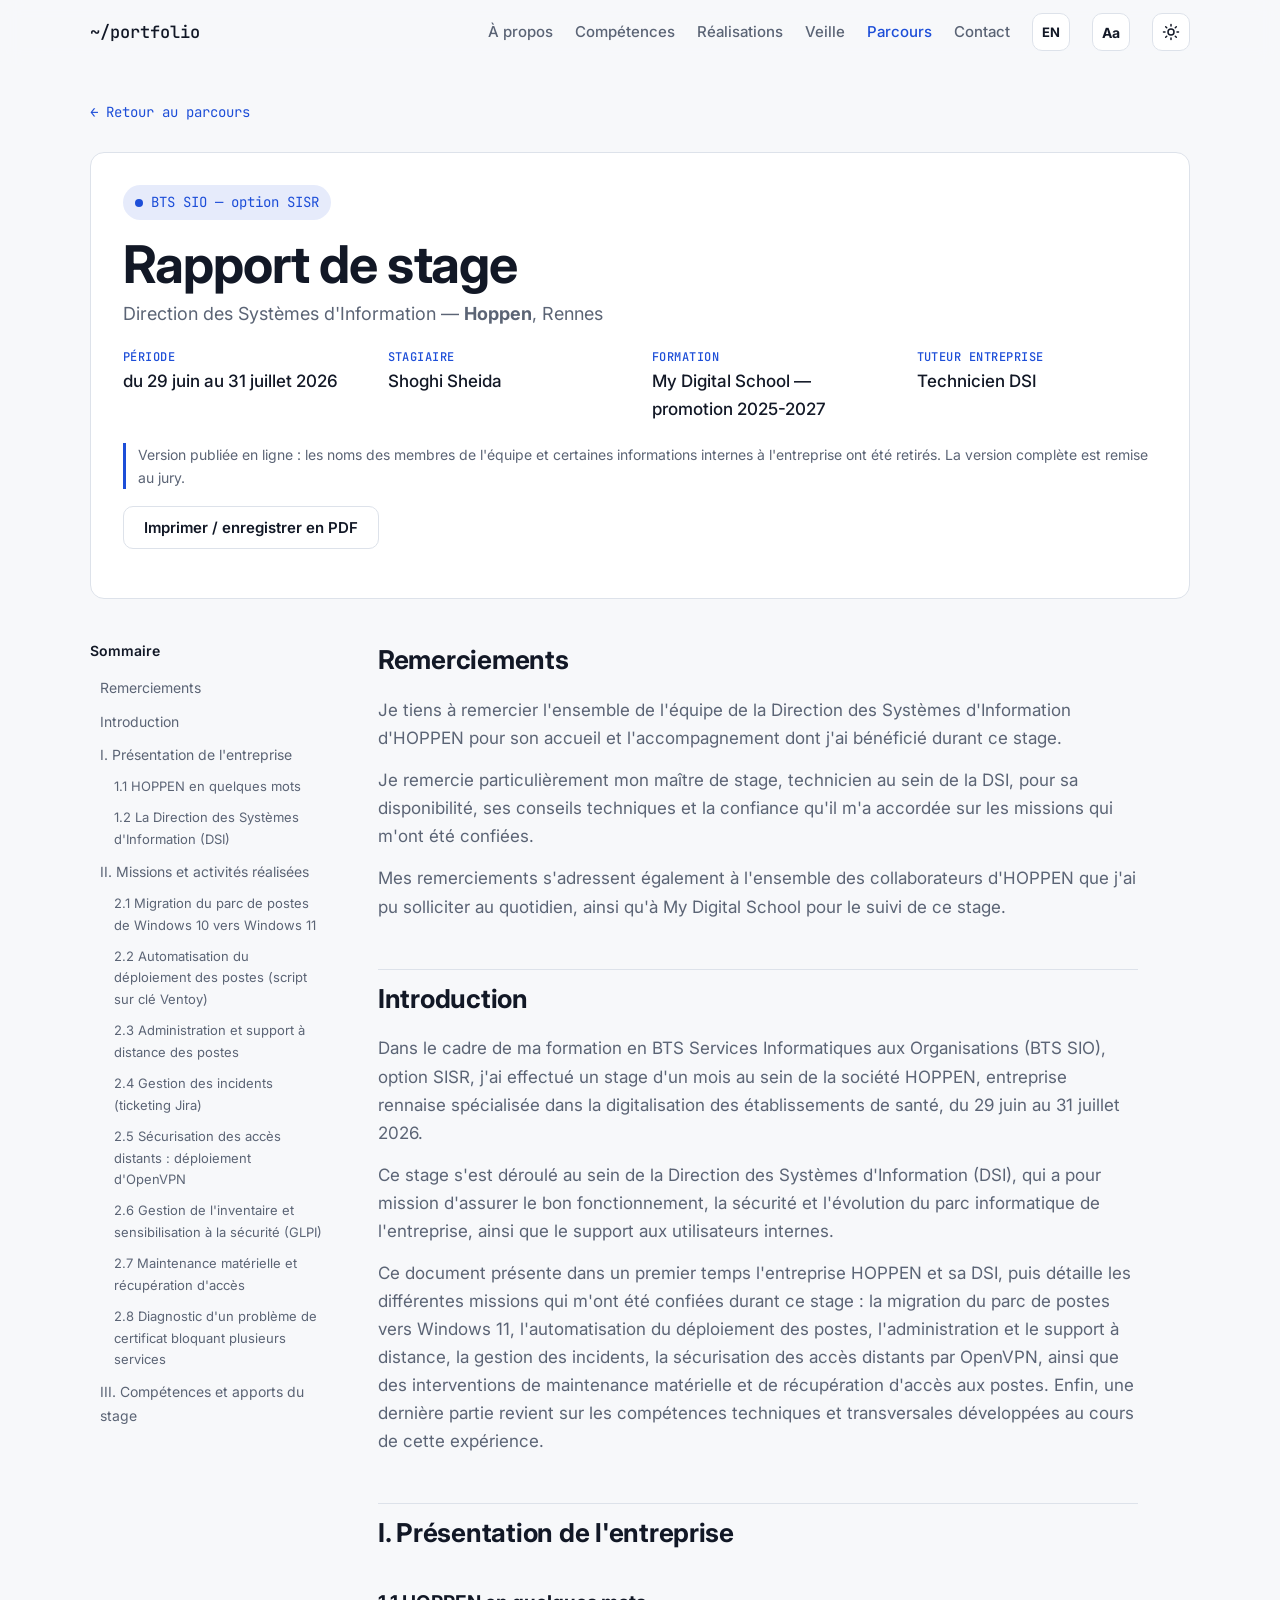
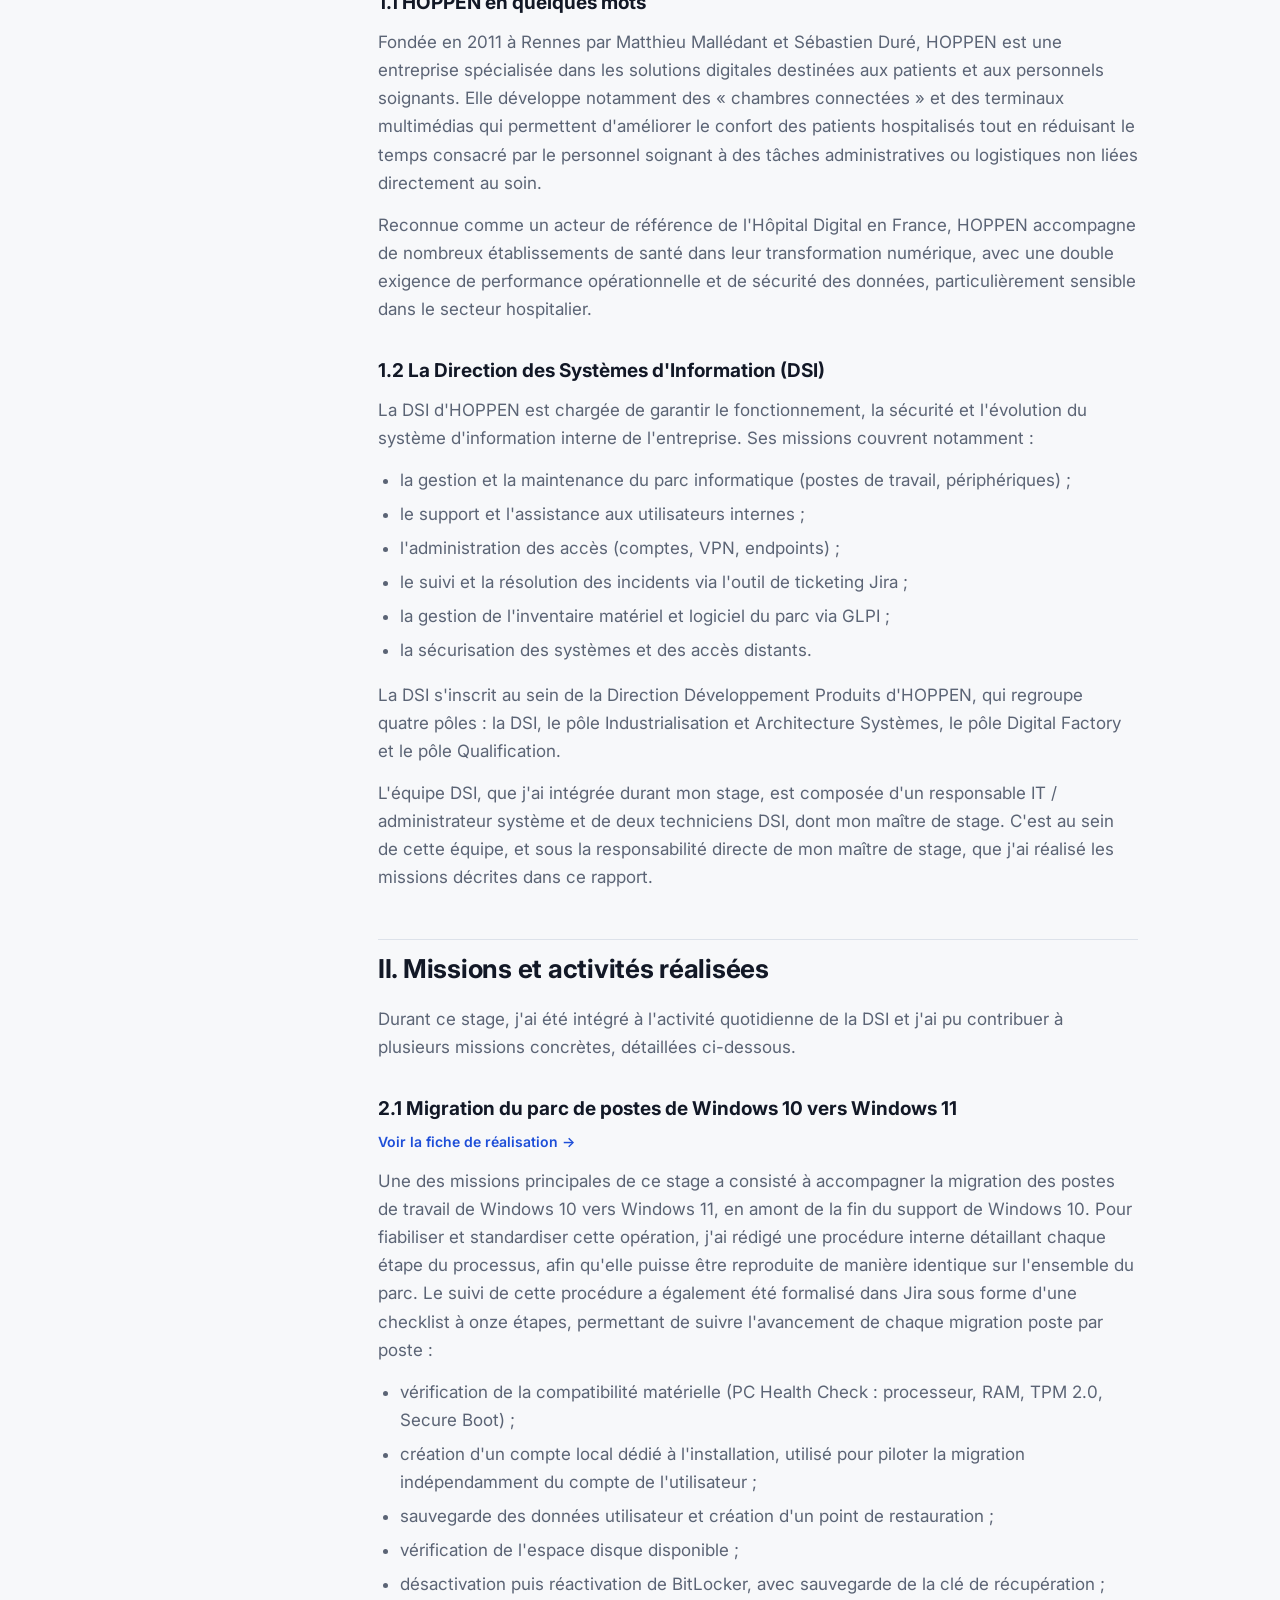
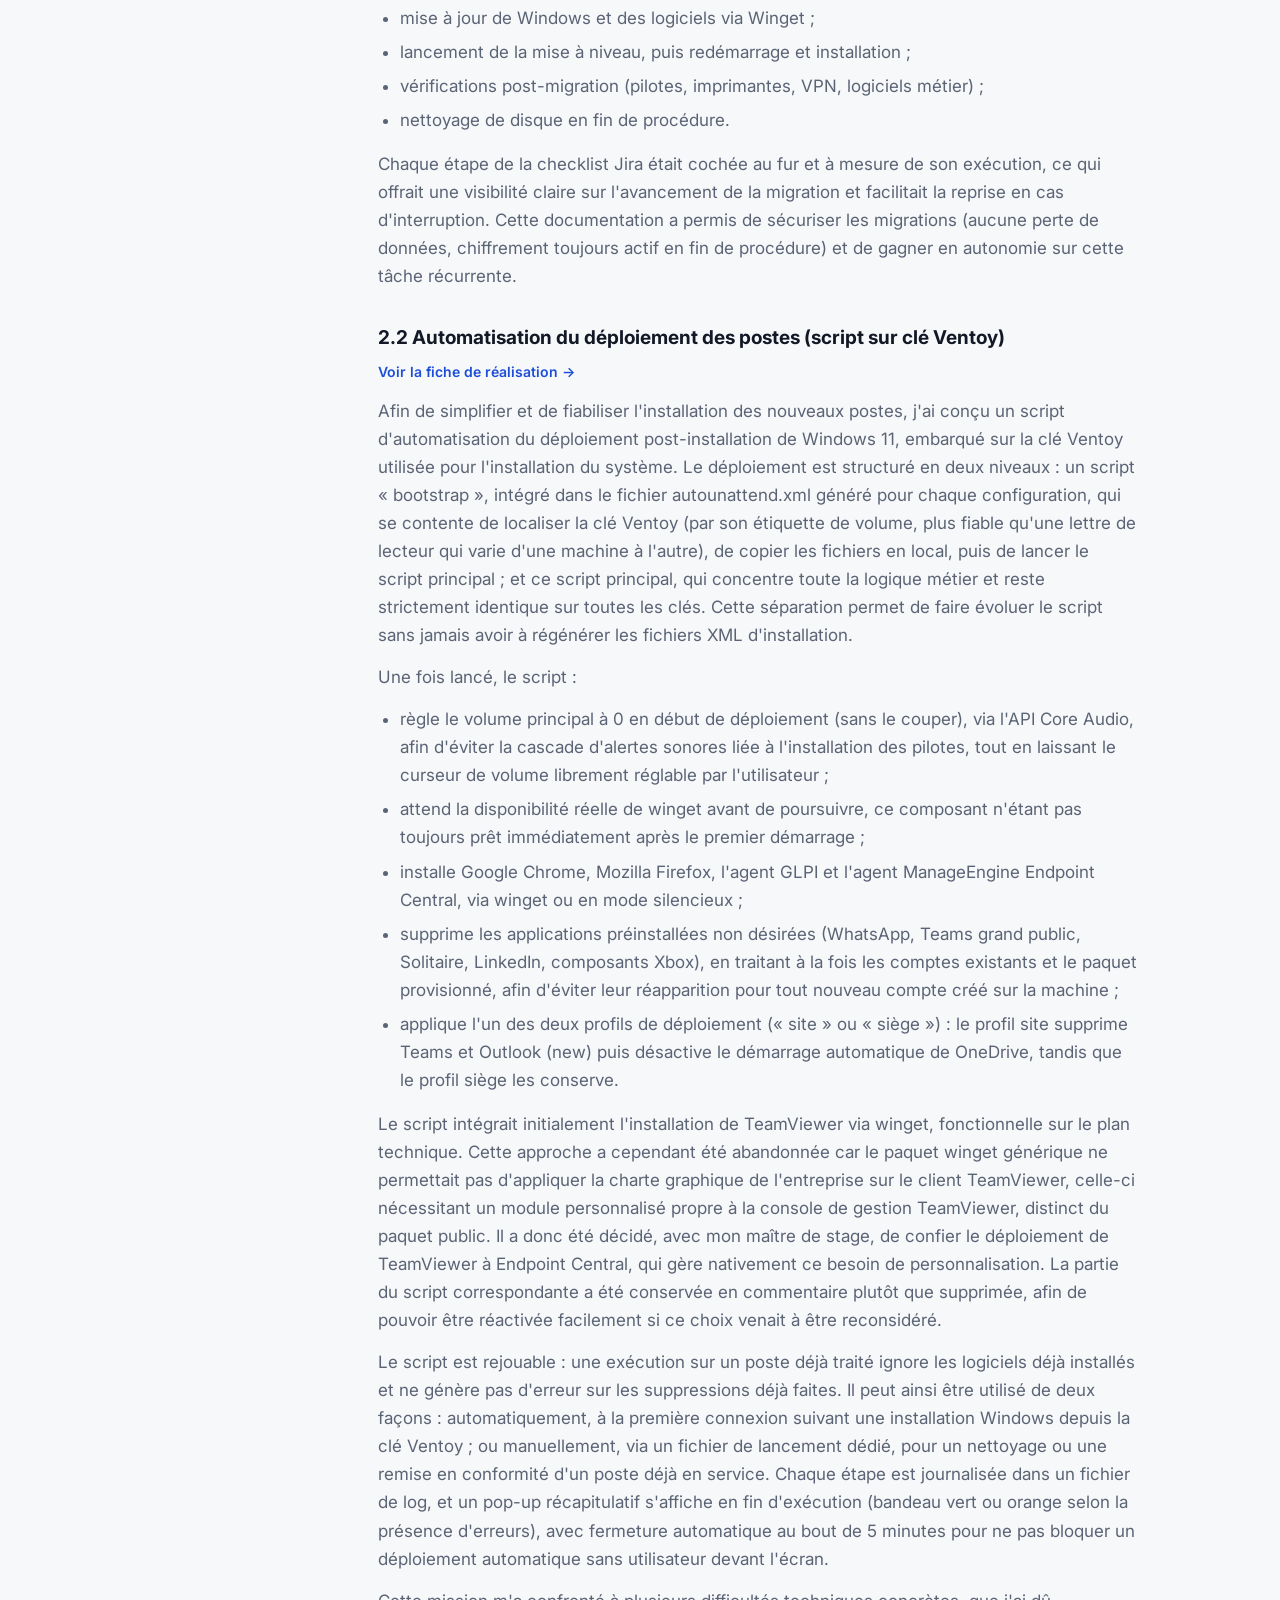
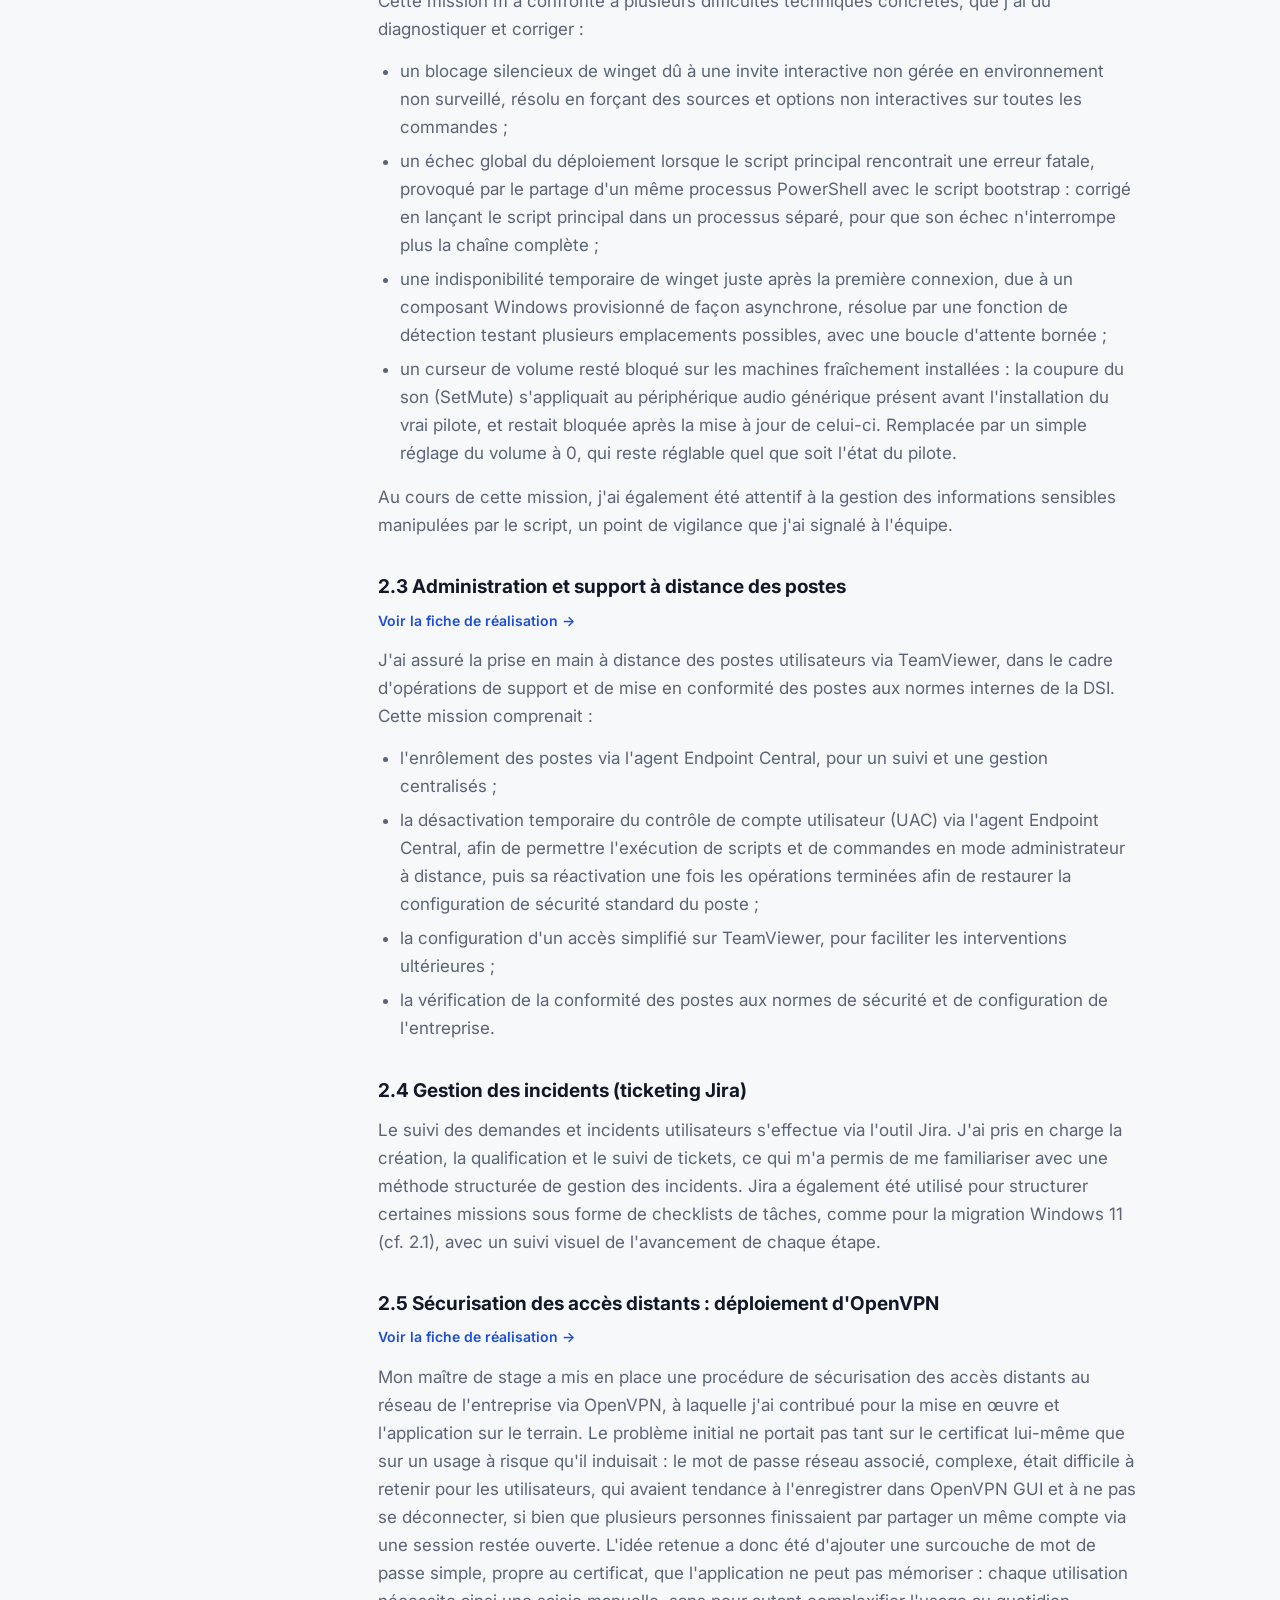
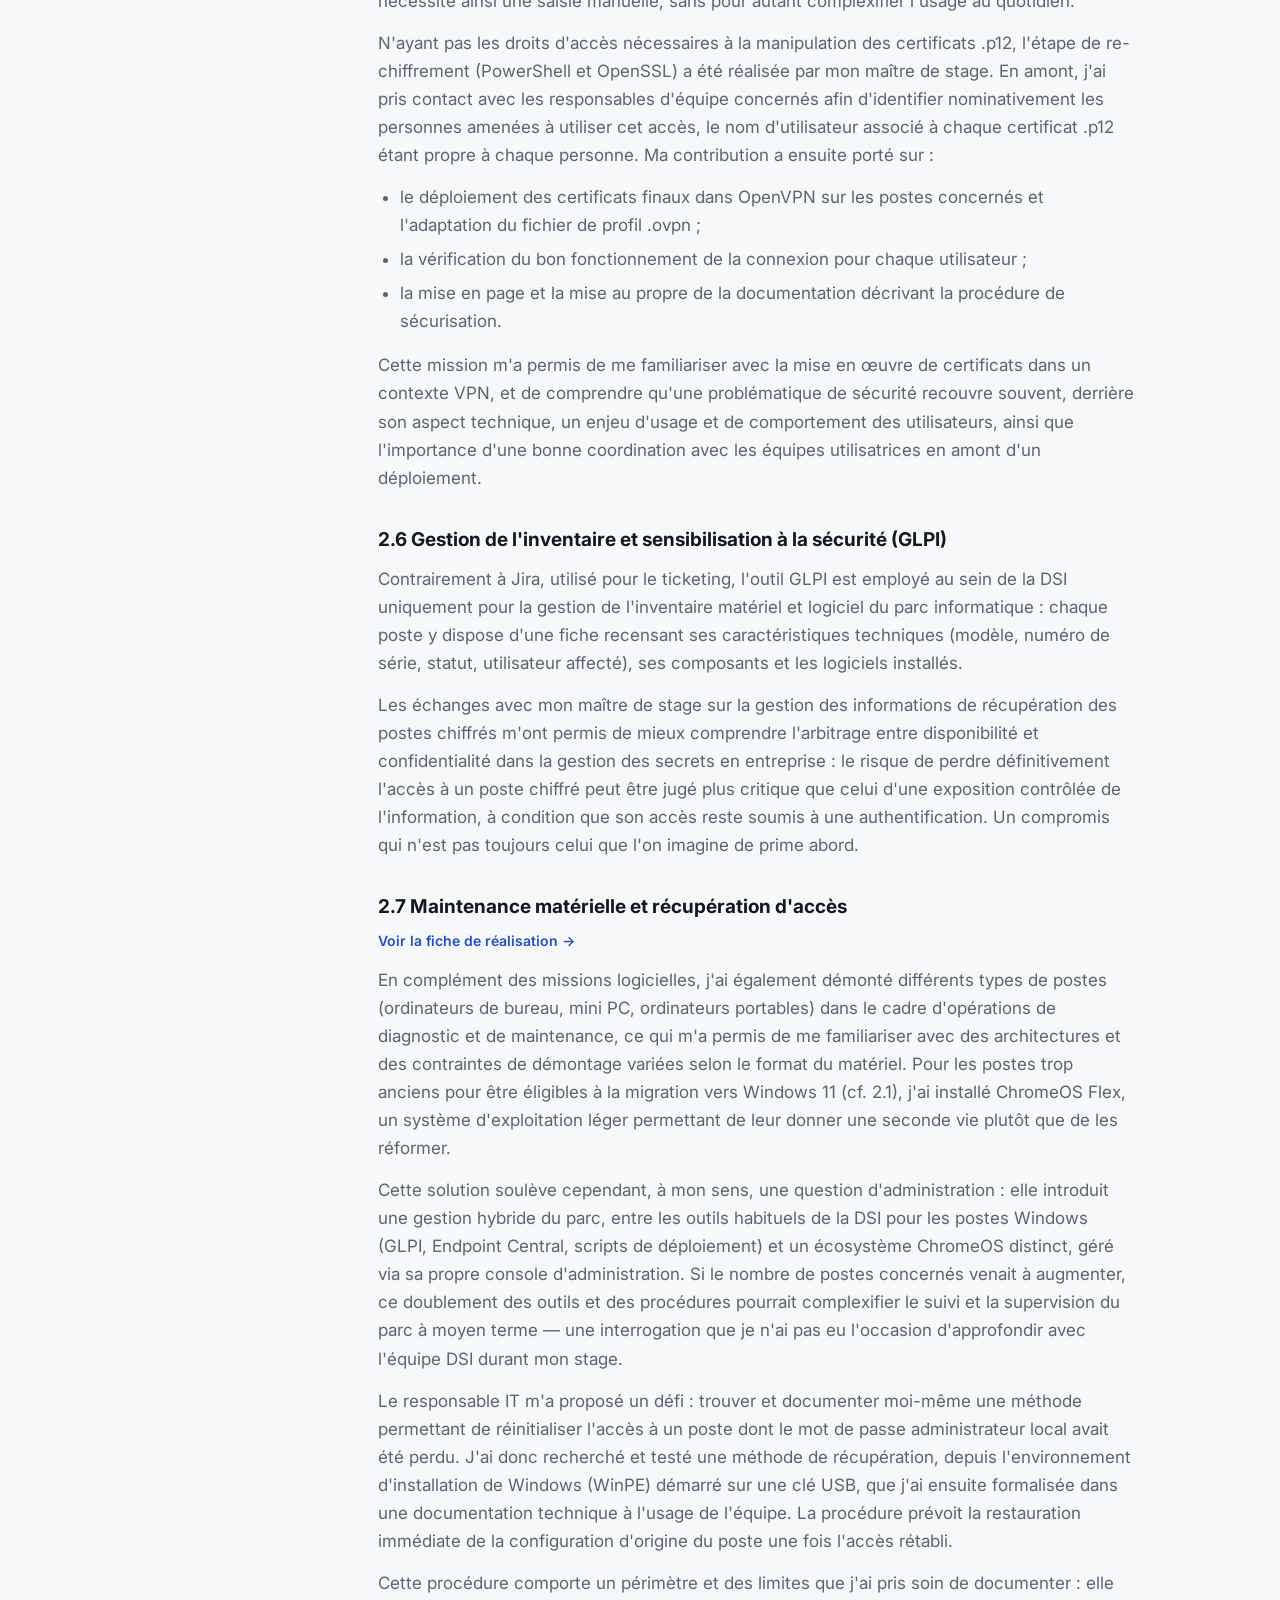
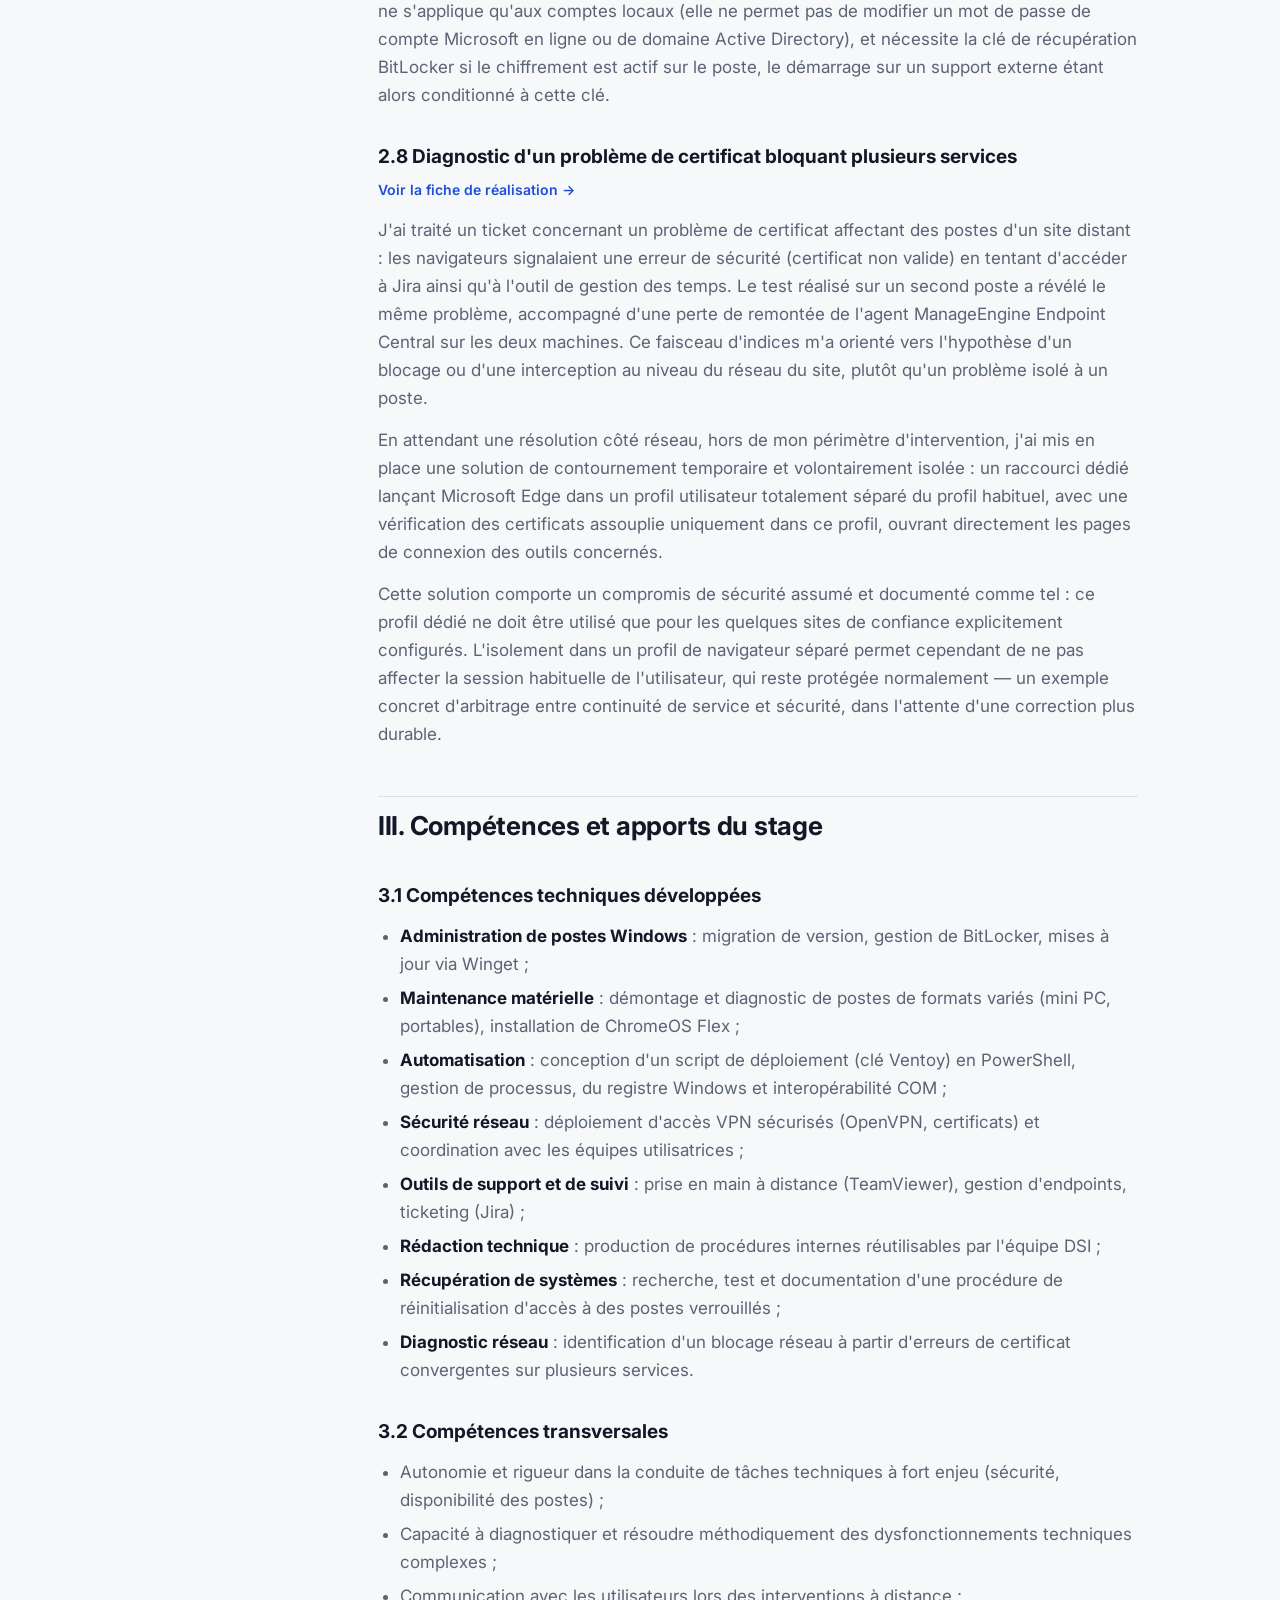
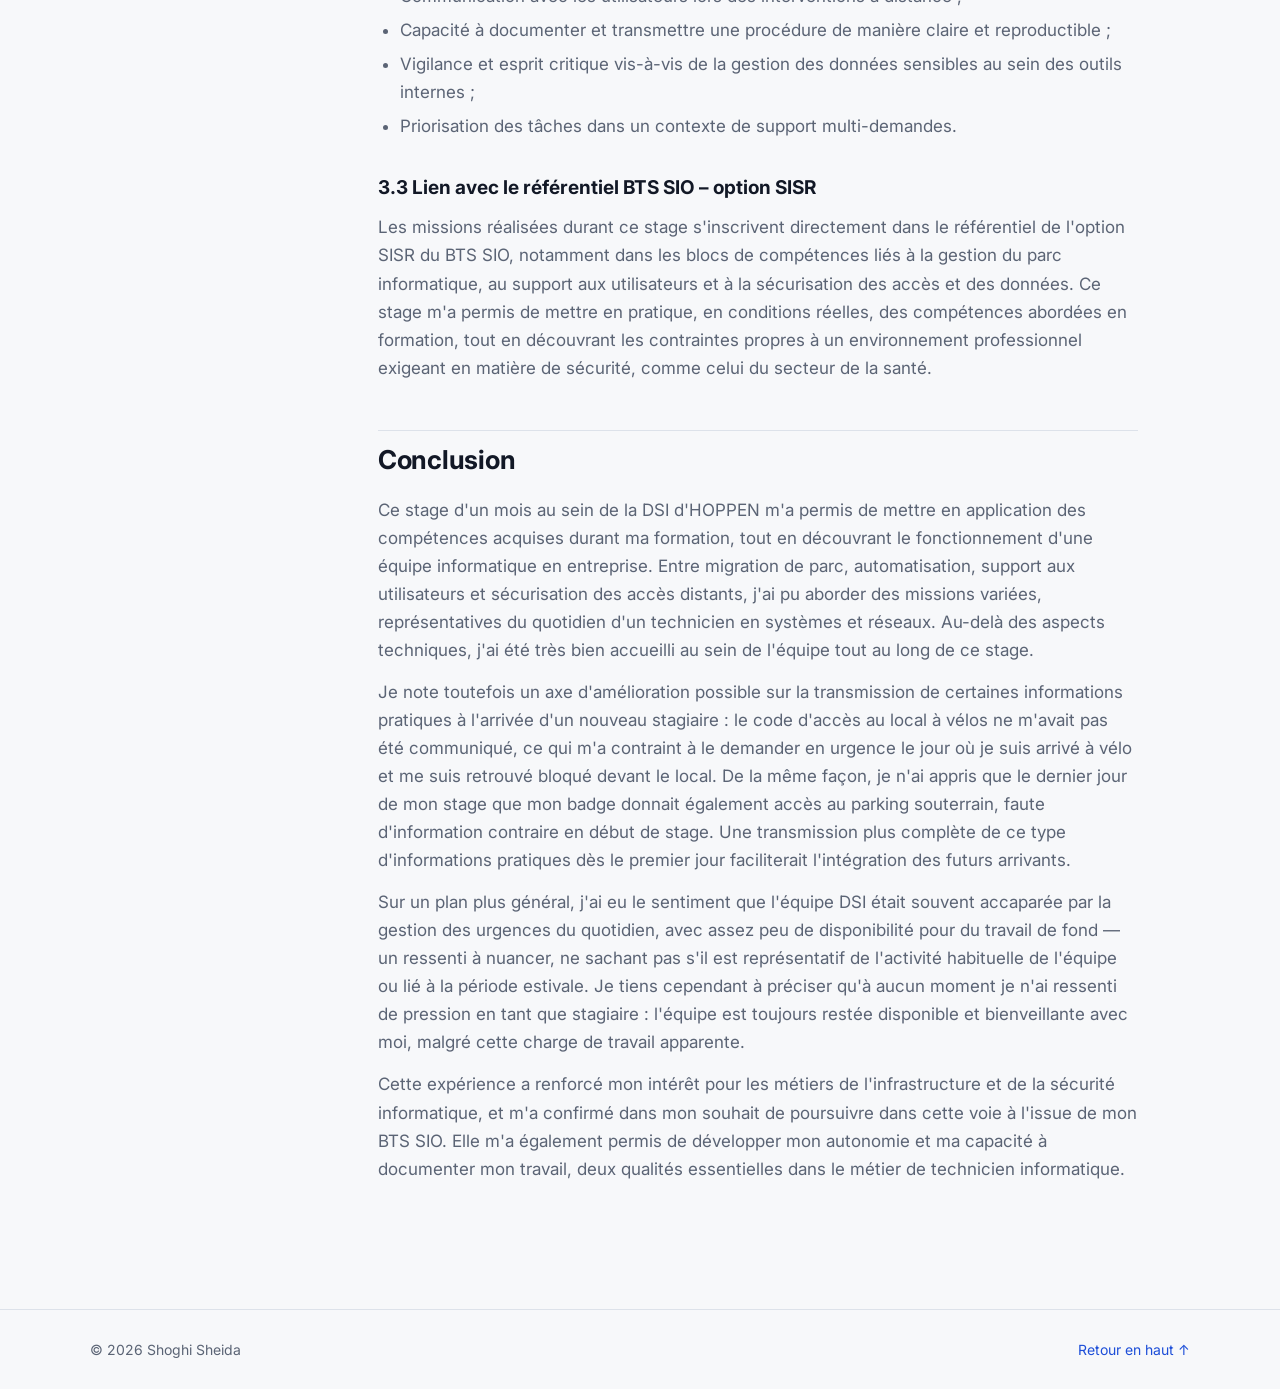
==== commit 174d8c6b: "Ajoute la version anglaise du portfolio - content-en.js : traduction de tout le contenu (profil, com" ====
--- a/rapport-stage.html
+++ b/rapport-stage.html
@@ -10,6 +10,8 @@
   <link href="https://fonts.googleapis.com/css2?family=Inter:wght@400;500;600;700&family=Atkinson+Hyperlegible:wght@400;700&family=Lexend:wght@400;500;600;700&family=JetBrains+Mono:wght@400;500&display=swap" rel="stylesheet" />
   <link rel="stylesheet" href="style.css" />
   <script src="content.js"></script>
+  <script src="content-en.js"></script>
+  <script src="i18n.js"></script>
   <script>
     // Applique le thème, la palette et le fond avant le rendu (évite un flash).
     // Aperçu : ?palette=bleu|ambre|violet|rouge  &fond=grille|degrade|reseau|ondes|particules|aucun
@@ -54,6 +56,7 @@
         <a href="index.html#veille">Veille</a>
         <a href="index.html#parcours" class="active">Parcours</a>
         <a href="index.html#contact">Contact</a>
+        <button class="theme-btn lang-btn" id="langBtn" type="button">EN</button>
         <button class="theme-btn dys-btn" id="dysBtn" type="button" aria-pressed="false" title="Police adaptée à la dyslexie (OpenDyslexic)">Aa</button>
         <button class="theme-btn" id="themeBtn" aria-label="Changer de thème" title="Changer de thème">
           <svg class="i-sun" viewBox="0 0 24 24" aria-hidden="true"><circle cx="12" cy="12" r="4"/><path d="M12 2v2M12 20v2M4.9 4.9l1.4 1.4M17.7 17.7l1.4 1.4M2 12h2M20 12h2M4.9 19.1l1.4-1.4M17.7 6.3l1.4-1.4"/></svg>
@@ -80,7 +83,7 @@
       <p><button class="btn btn--ghost" type="button" onclick="window.print()">Imprimer / enregistrer en PDF</button></p>
     </header>
 
-    <div class="report-layout">
+    <div class="report-layout" data-i18n-skip lang="fr">
       <nav class="report-toc" aria-label="Sommaire">
         <p class="report-toc__title">Sommaire</p>
         <ol id="toc"></ol>
--- a/style.css
+++ b/style.css
@@ -501,3 +501,4 @@
 
 .dys-btn { font: 700 14px var(--font); width: auto; min-width: 38px; padding: 0 8px; }
 .dys-btn[aria-pressed="true"] { background: var(--accent); border-color: var(--accent); color: var(--bg); }
+.lang-btn { font: 700 13px var(--font); width: auto; min-width: 38px; padding: 0 8px; }
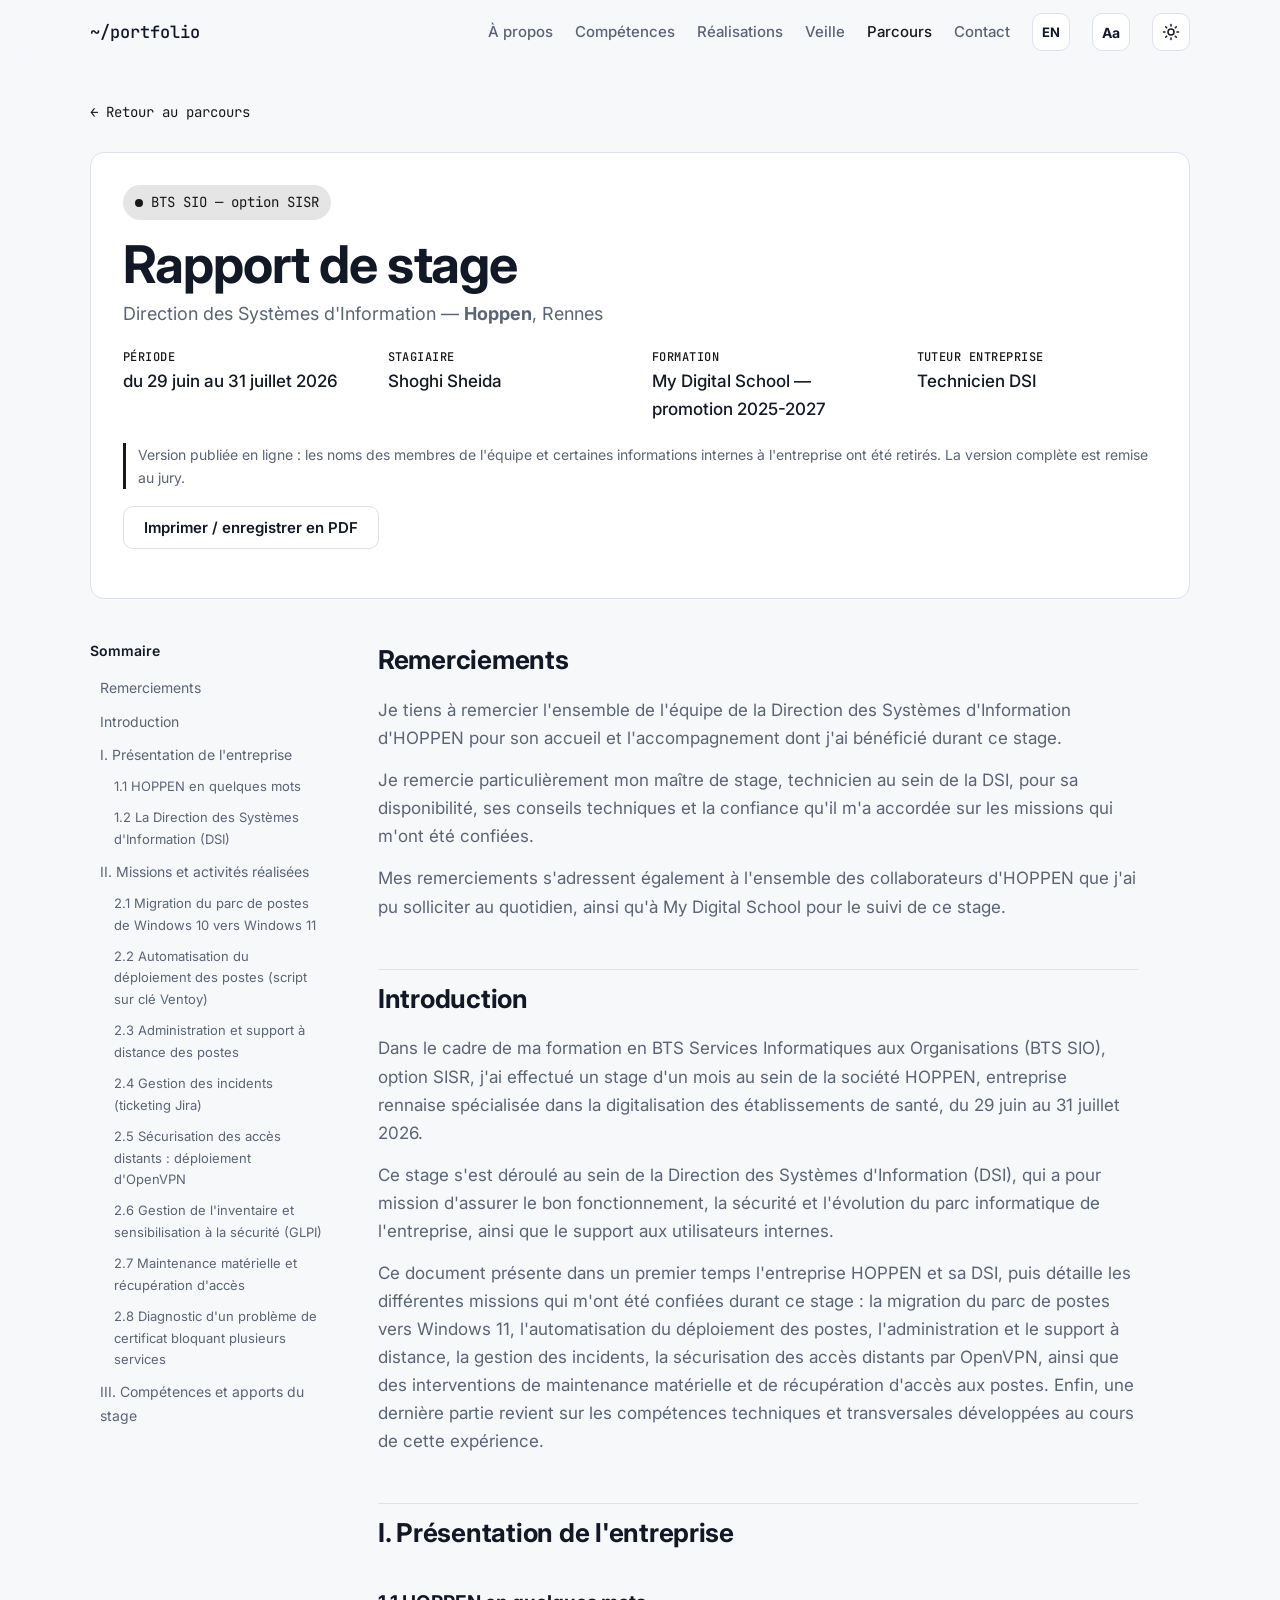
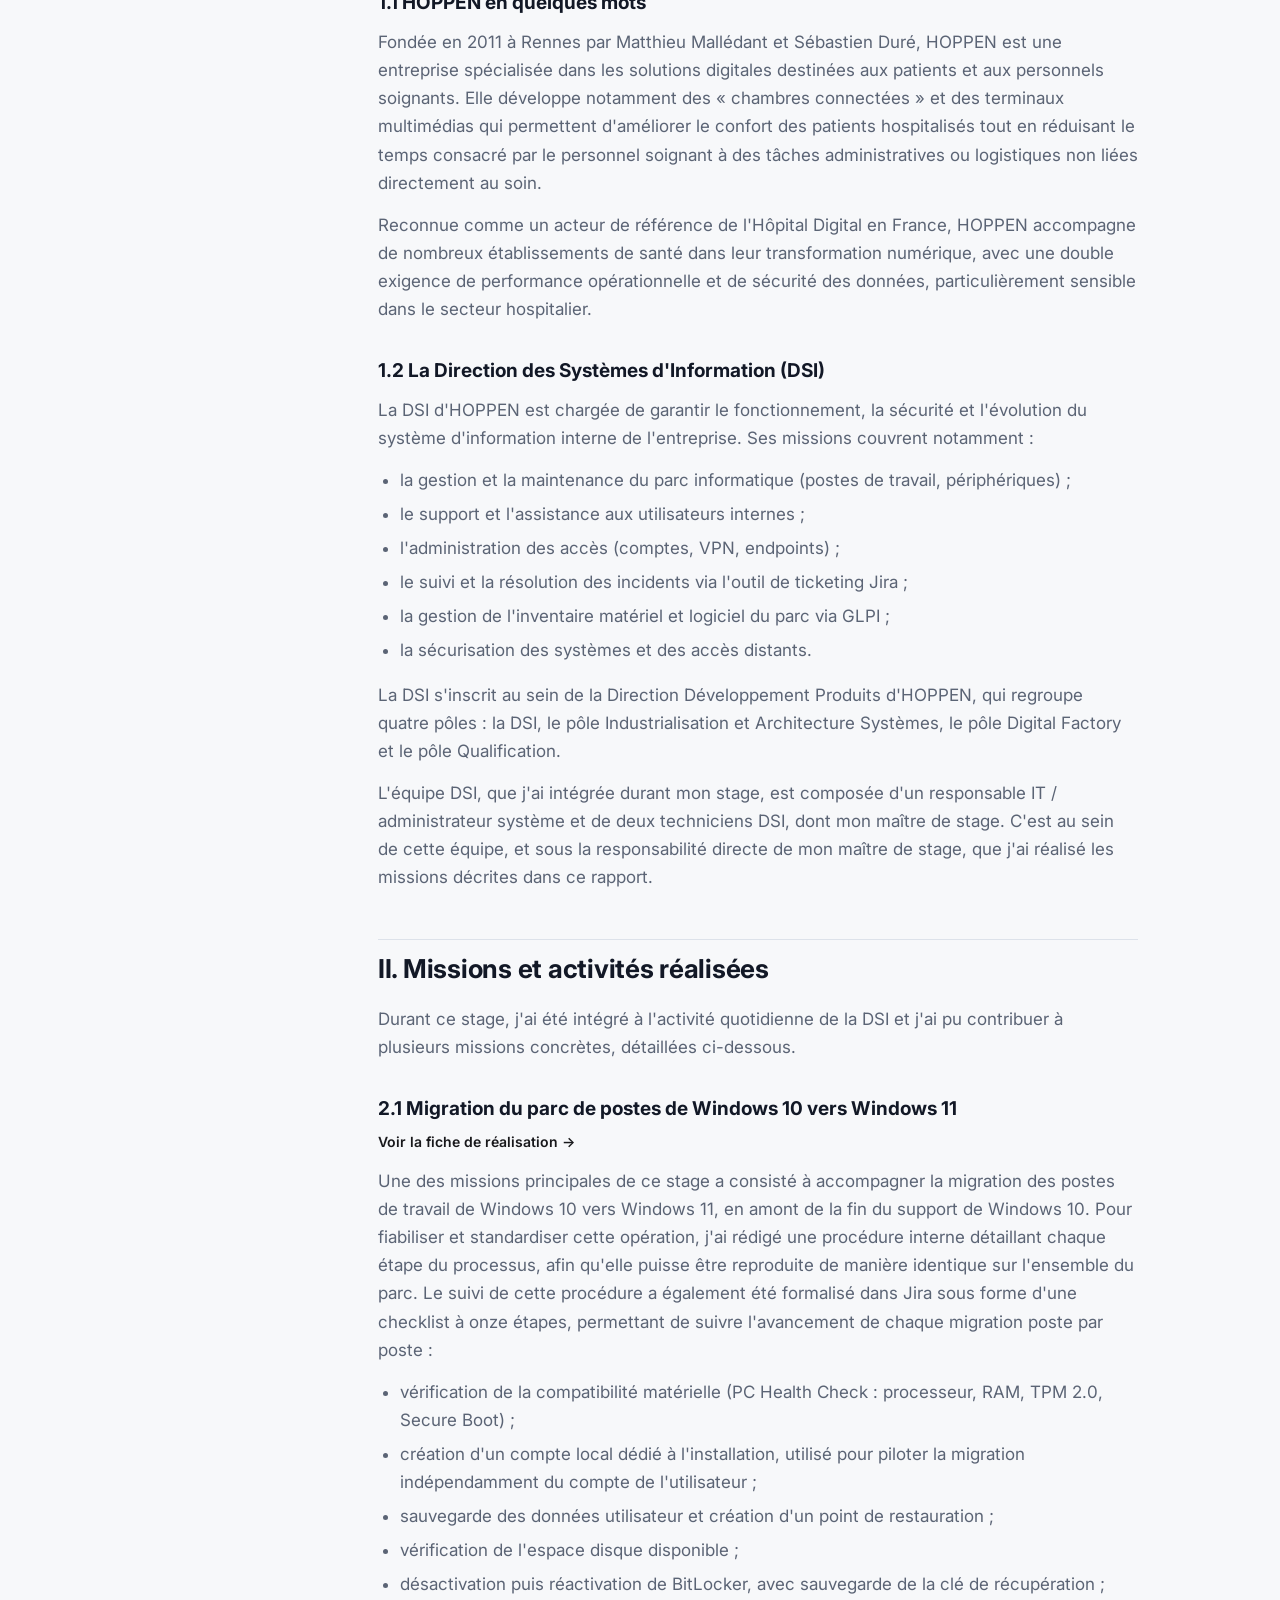
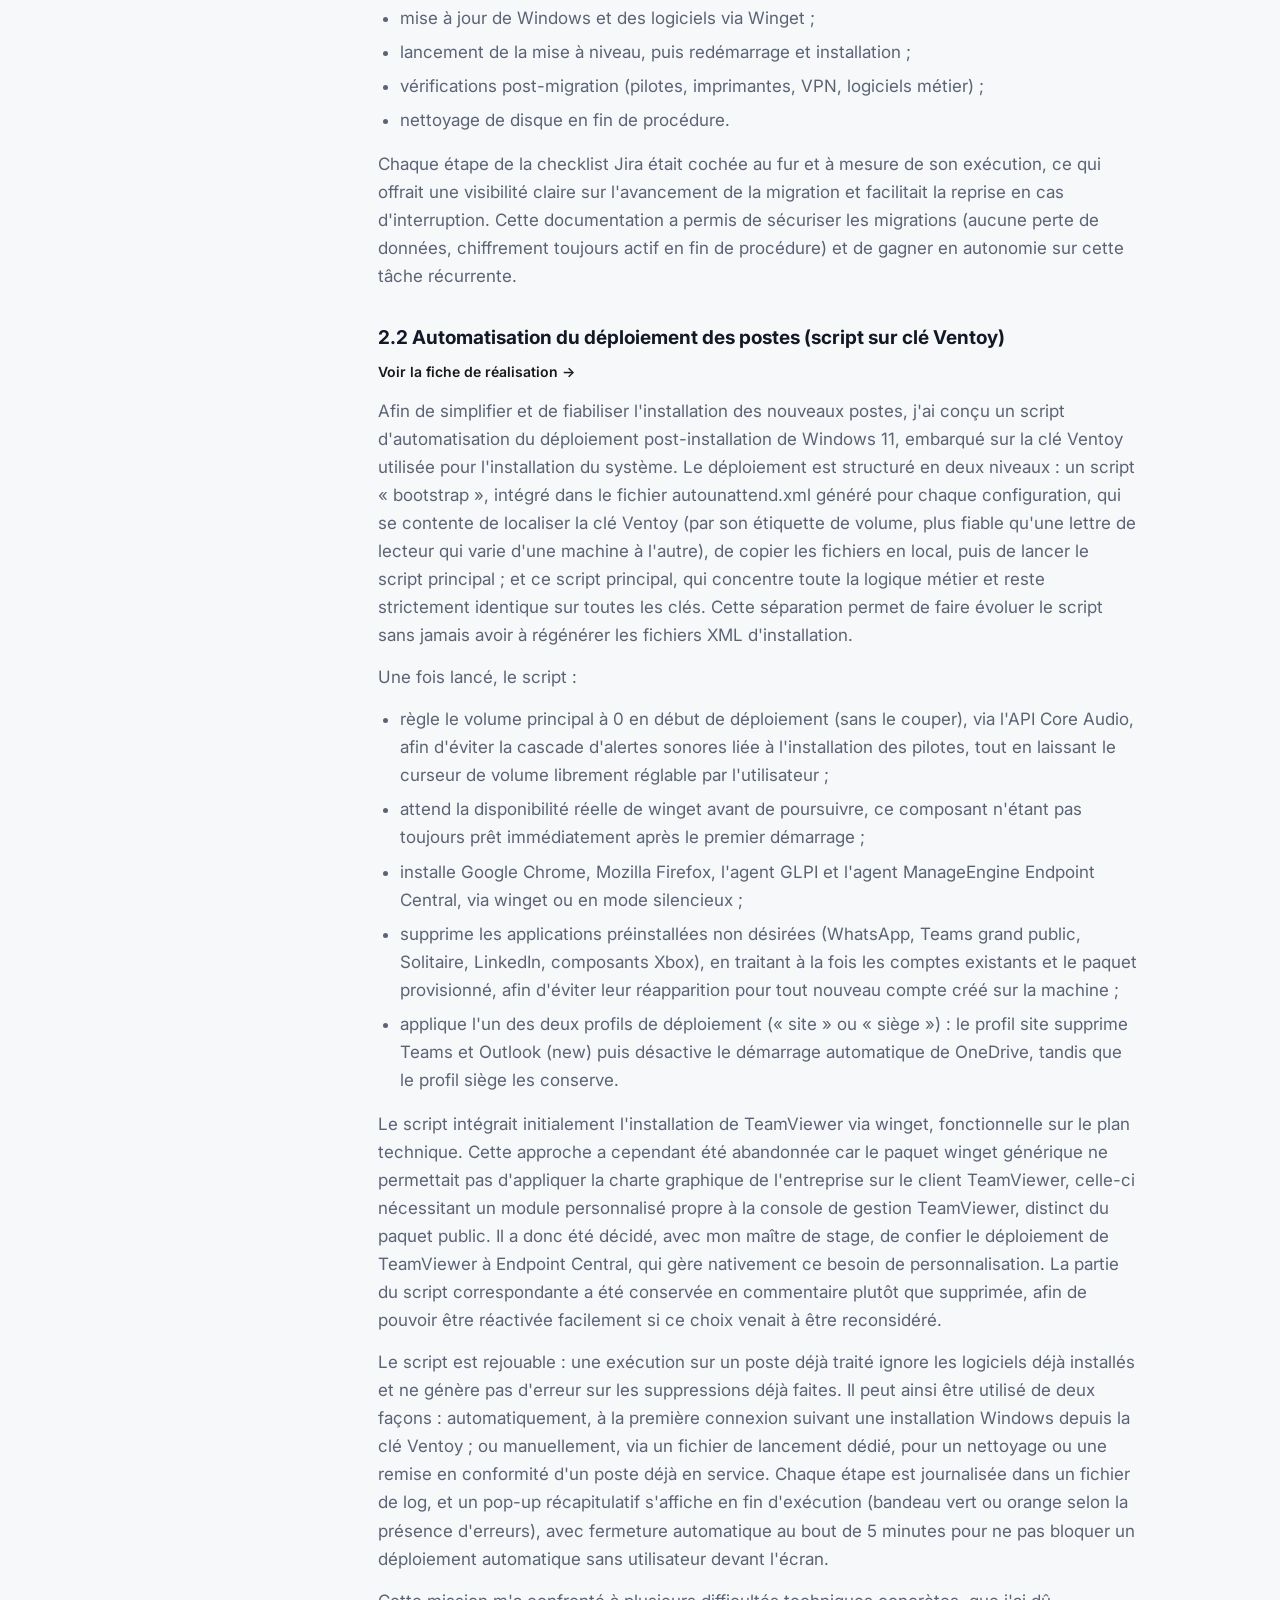
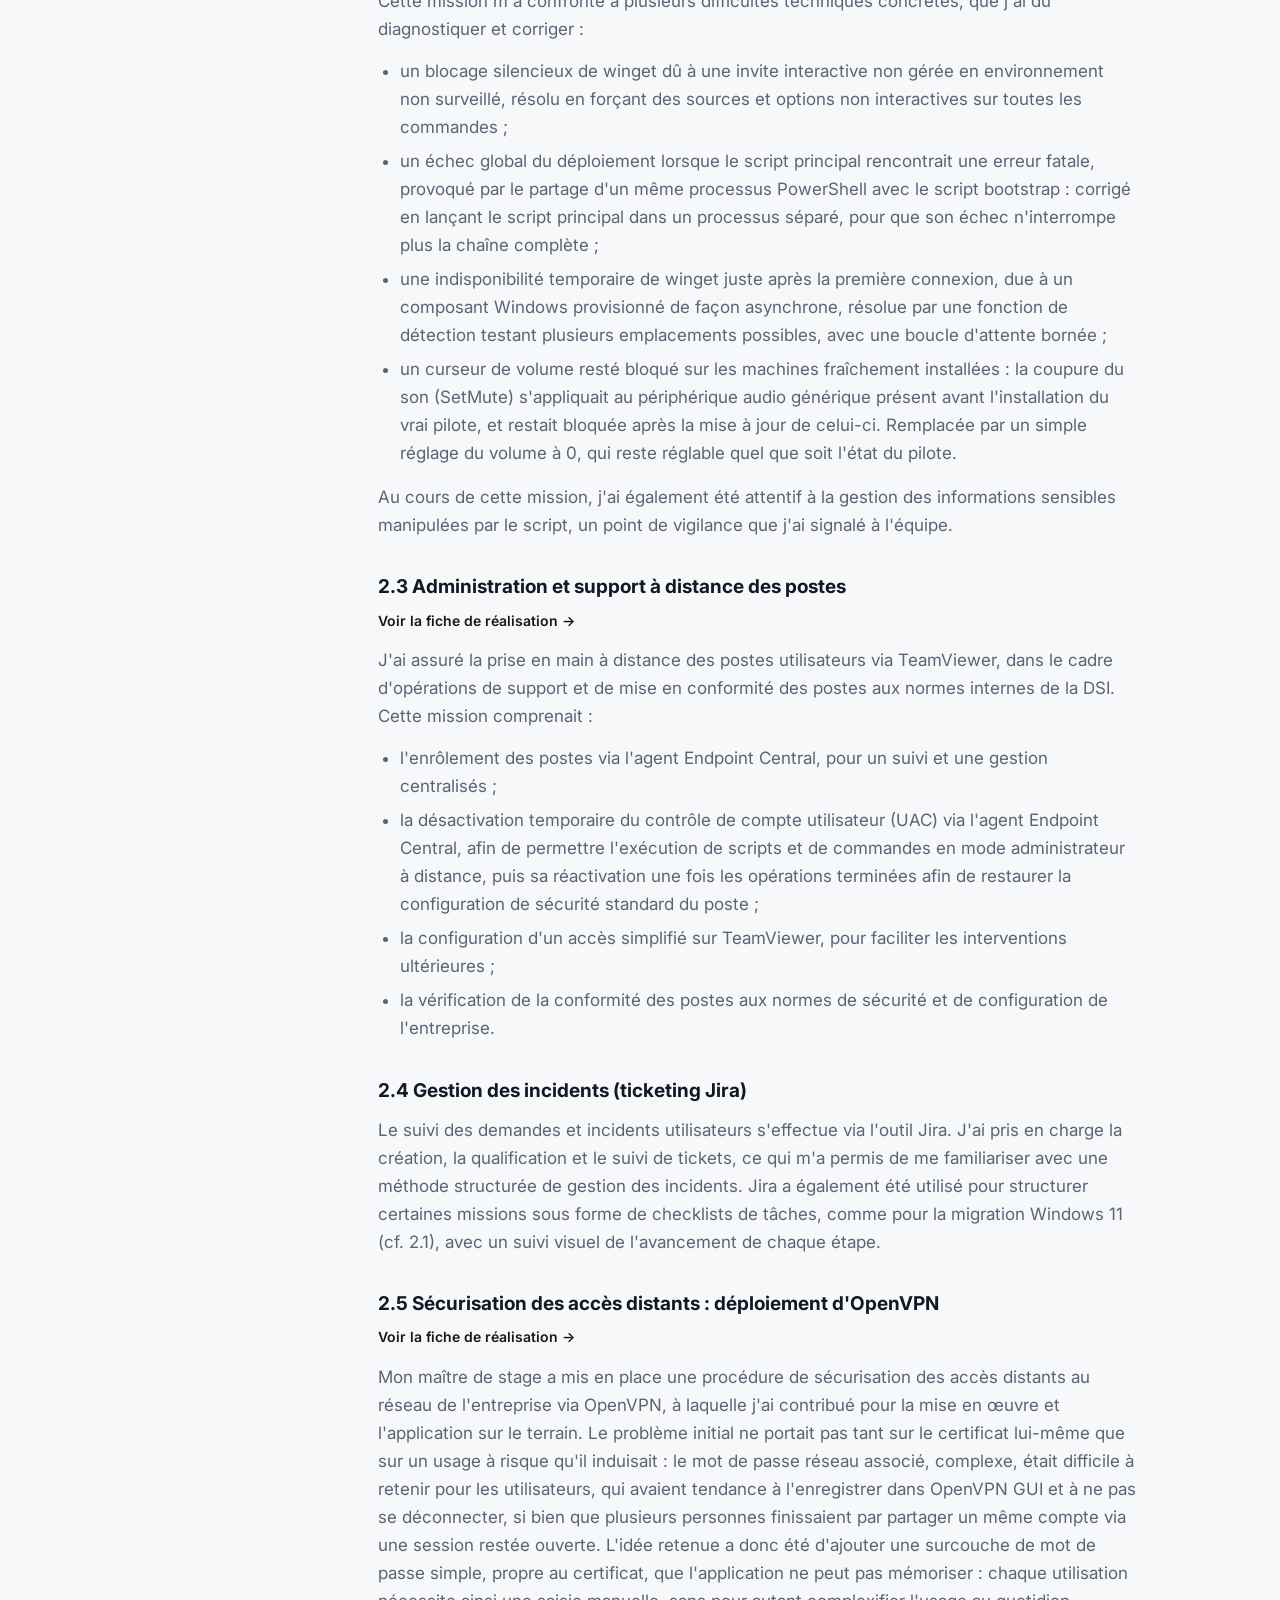
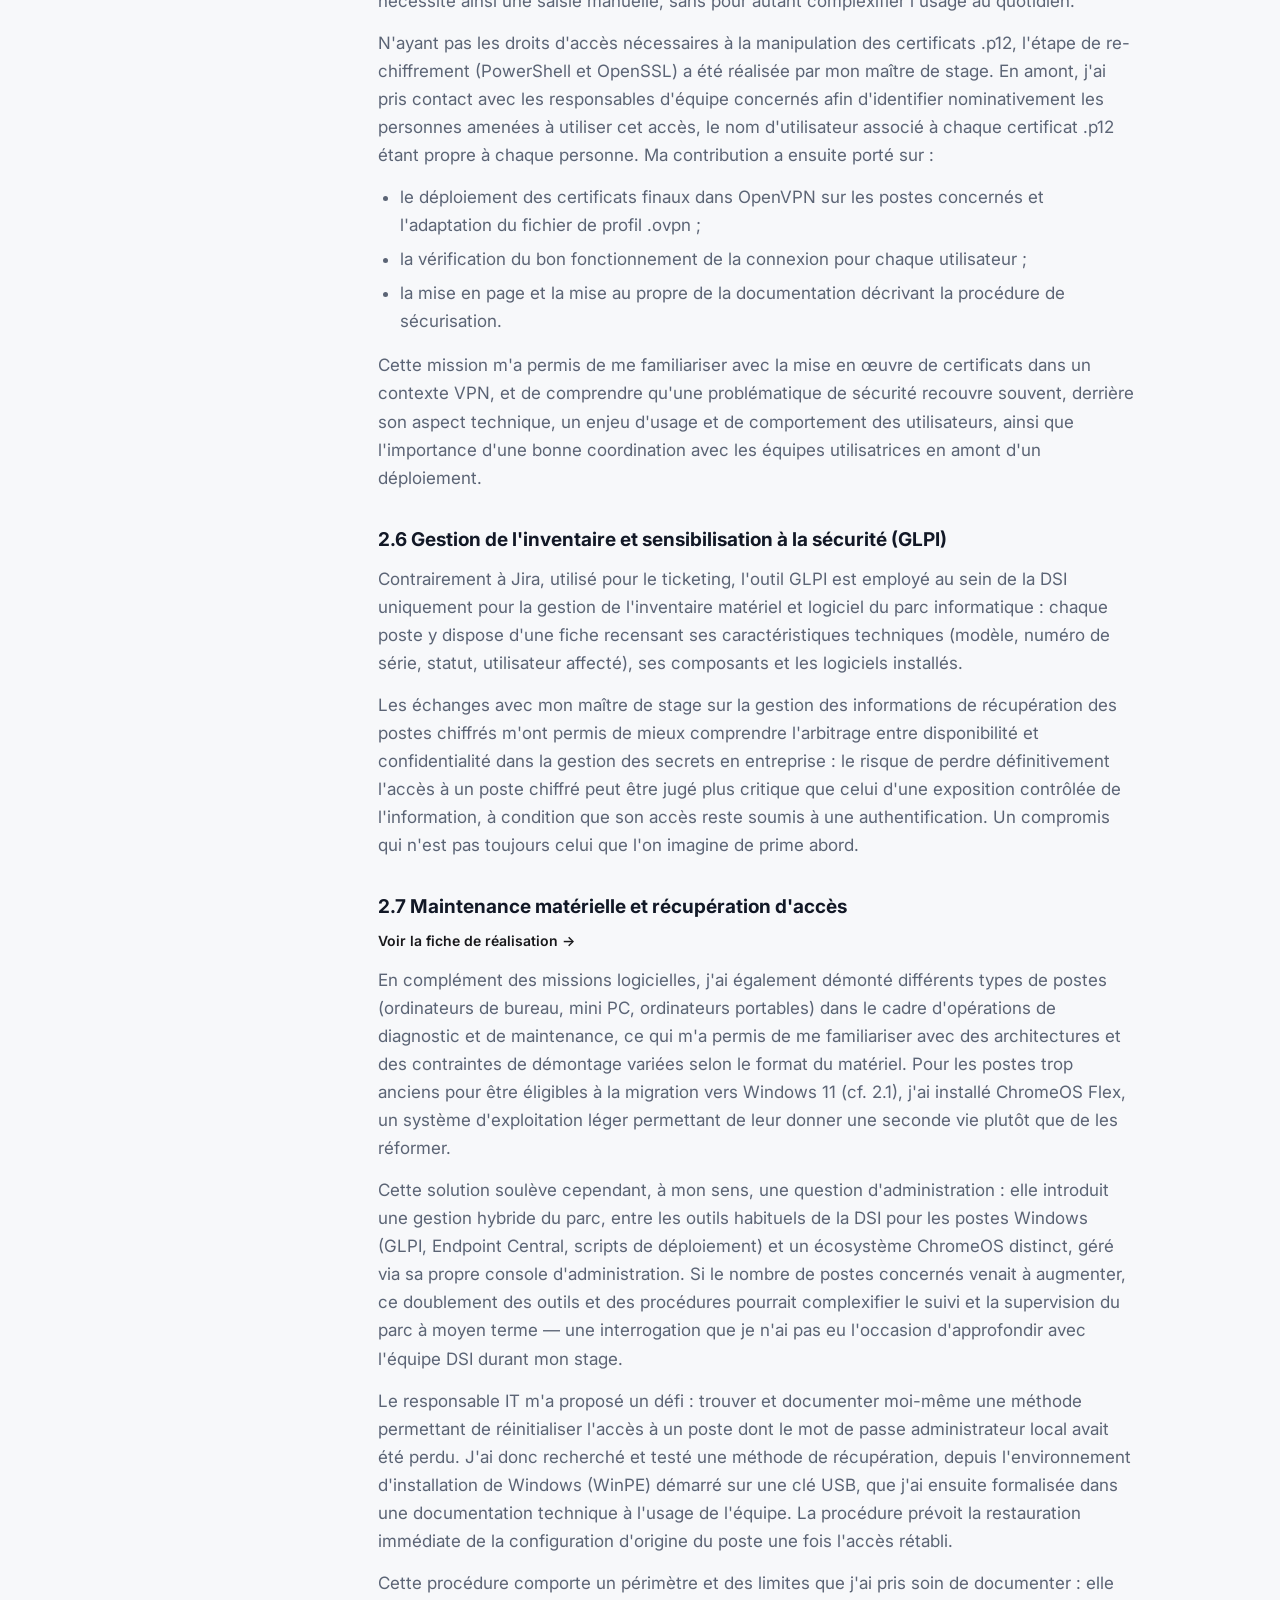
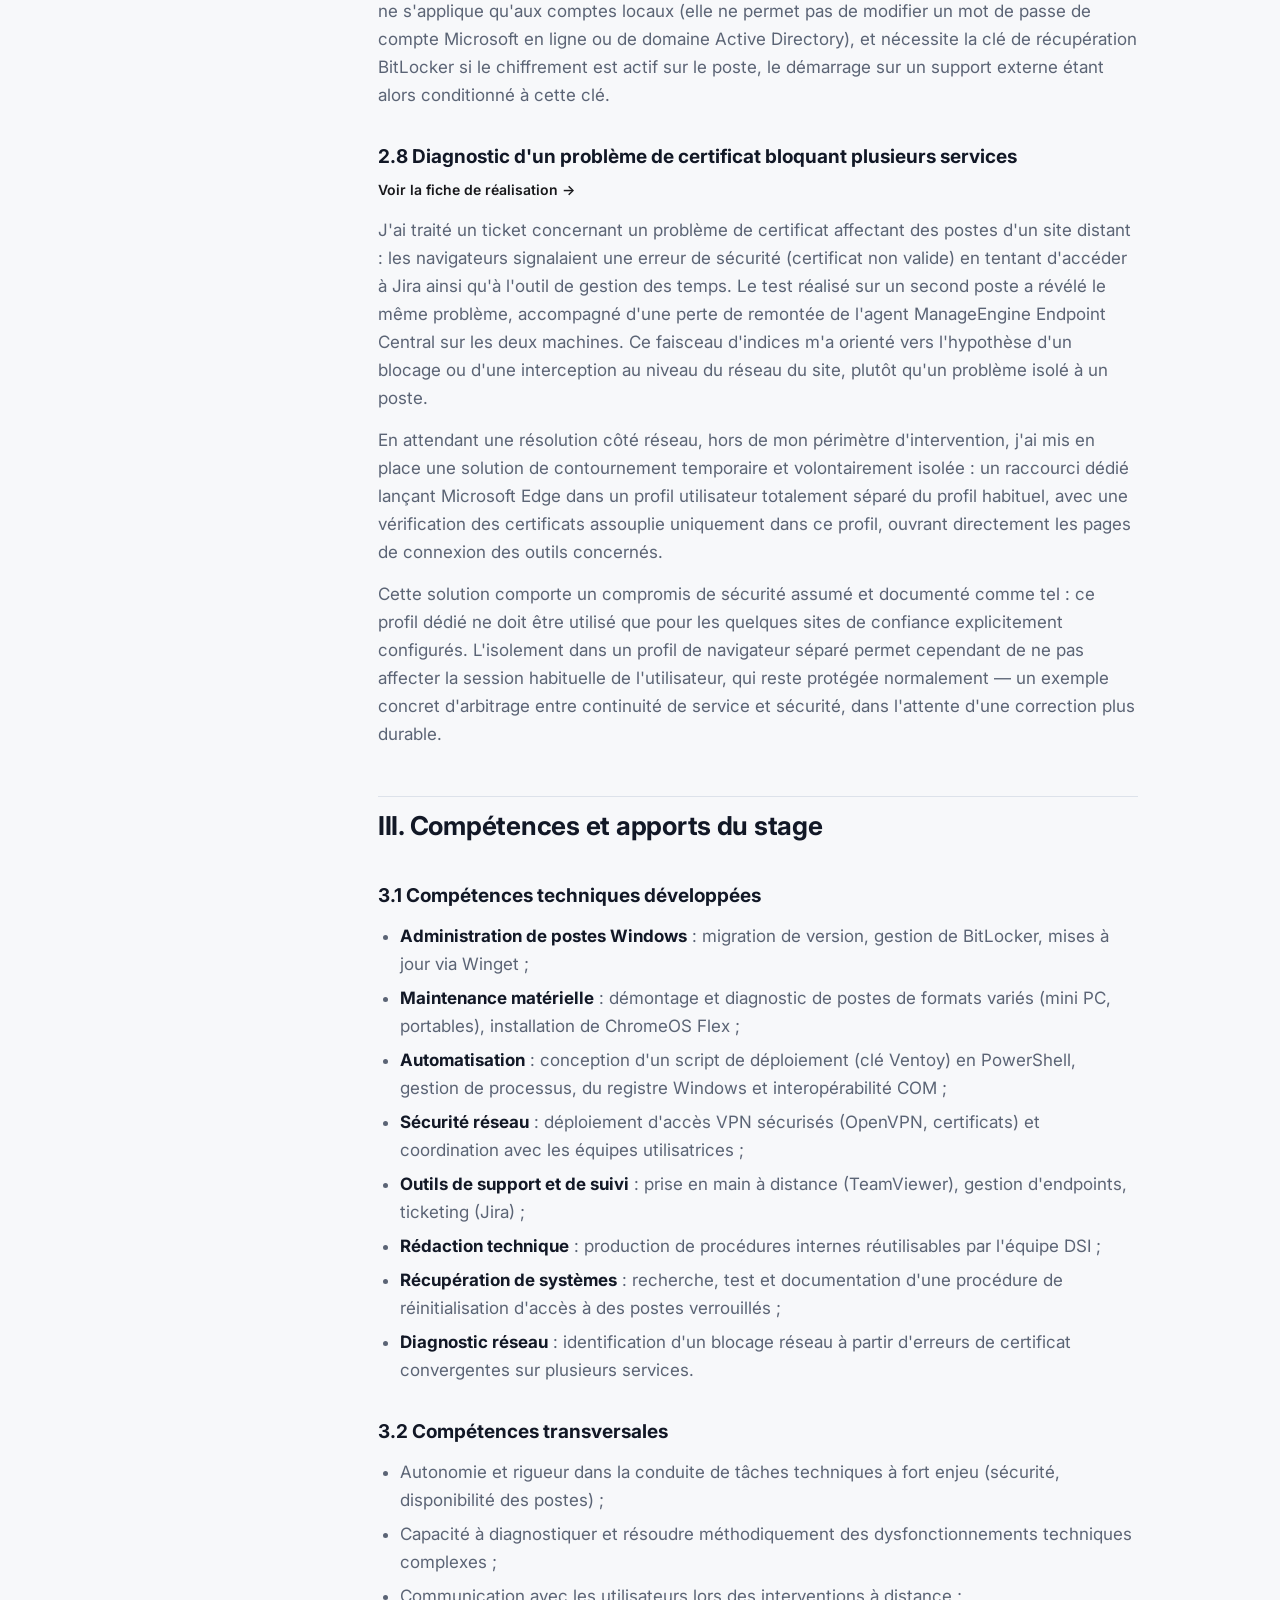
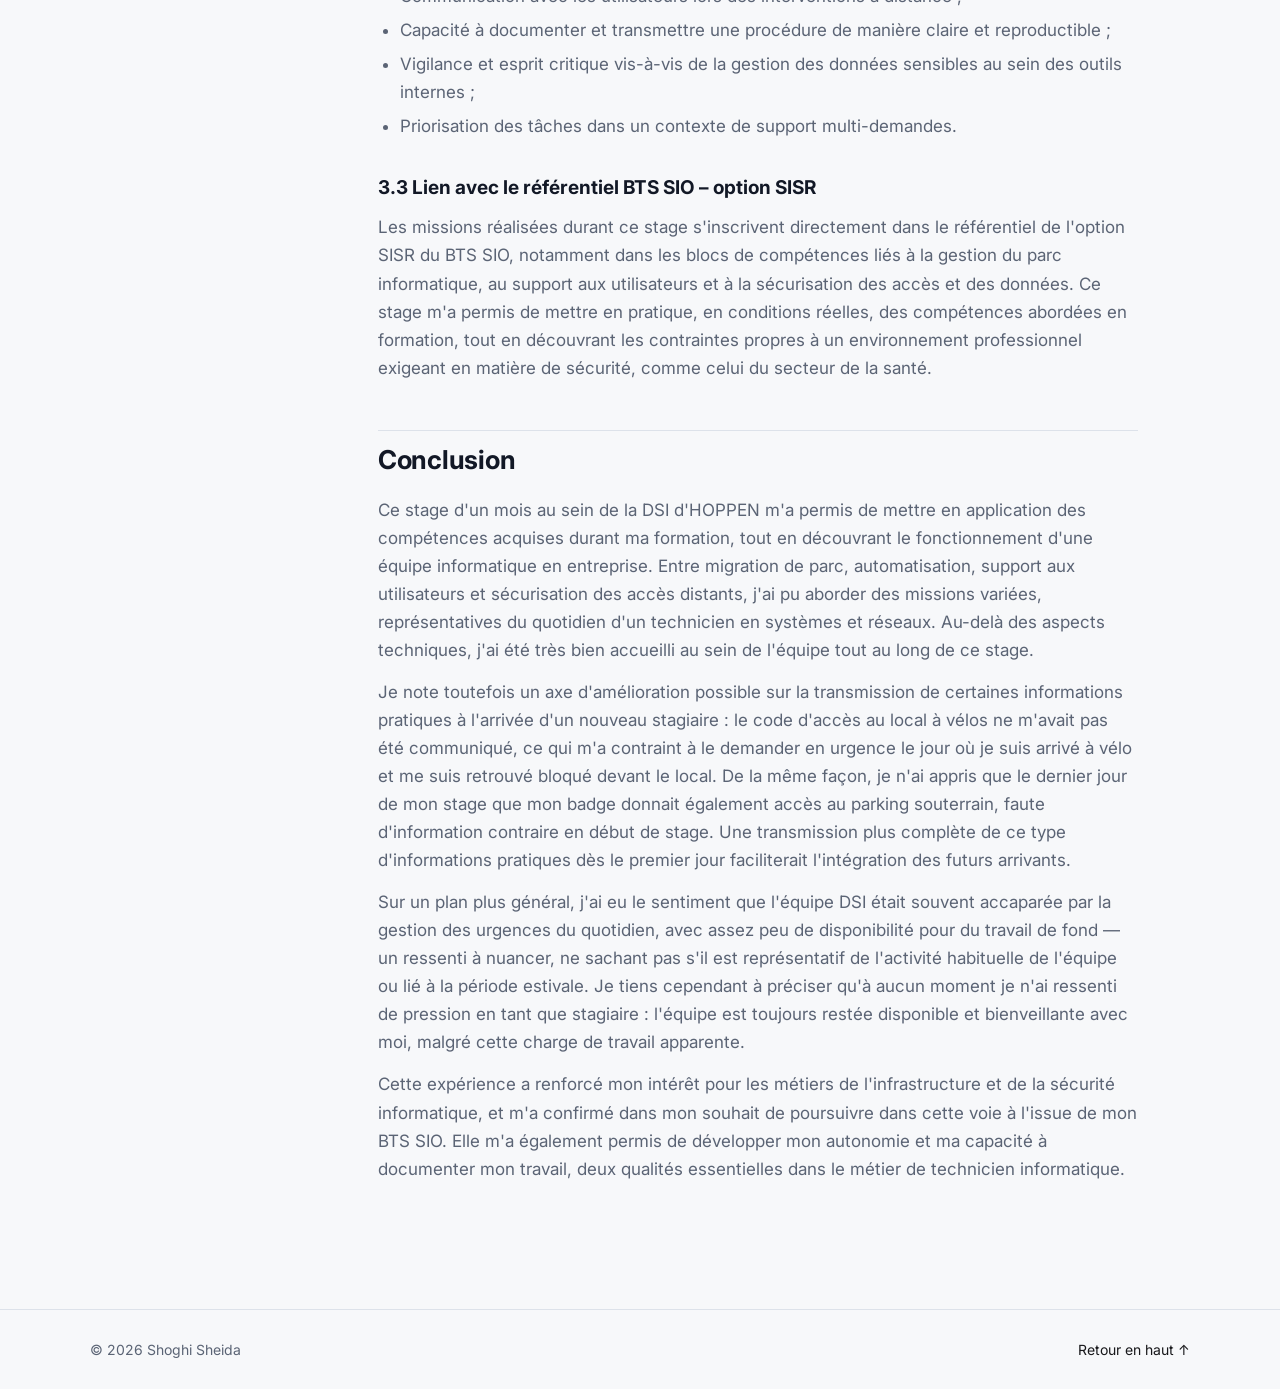
==== commit 1f1792d7: "Nouvelles couleurs, couleur personnalisée et portrait fusain - Palettes encre (noir et blanc, par dé" ====
--- a/rapport-stage.html
+++ b/rapport-stage.html
@@ -14,7 +14,7 @@
   <script src="i18n.js"></script>
   <script>
     // Applique le thème, la palette et le fond avant le rendu (évite un flash).
-    // Aperçu : ?palette=bleu|ambre|violet|rouge  &fond=grille|degrade|reseau|ondes|particules|aucun
+    // Aperçu : ?palette=encre|taupe|prune|framboise|petrole|violet  &accent=%23rrggbb  &fond=grille|degrade|reseau|ondes|particules|aucun
     //          &avatar=illustration|pochoir|crayon|photo  &theme=light|dark
     (function () {
       const r = document.documentElement;
@@ -23,12 +23,25 @@
       const pick = (k, def) => {
         let v = q.get(k);
         try {
-          if (v) sessionStorage.setItem("apercu-" + k, v);
+          if (q.has(k)) sessionStorage.setItem("apercu-" + k, v);
           else v = sessionStorage.getItem("apercu-" + k);
         } catch (e) {}
         return v || def;
       };
-      r.dataset.palette = pick("palette", a.palette || "bleu");
+      r.dataset.palette = pick("palette", a.palette || "encre");
+      // Couleur personnalisée (#rrggbb) : déclinée en version claire et sombre
+      const acc = pick("accent", a.accent || "");
+      const mt = /^#?([0-9a-f]{2})([0-9a-f]{2})([0-9a-f]{2})$/i.exec(acc);
+      if (mt) {
+        const [R, G, B] = mt.slice(1).map((x) => parseInt(x, 16) / 255);
+        const mx = Math.max(R, G, B), mn = Math.min(R, G, B), L = (mx + mn) / 2, D = mx - mn;
+        const S = D ? D / (1 - Math.abs(2 * L - 1)) : 0;
+        const H = !D ? 0 : mx === R ? ((G - B) / D + 6) % 6 : mx === G ? (B - R) / D + 2 : (R - G) / D + 4;
+        const h = Math.round(H * 60), s = Math.round(S * 100), l = Math.round(L * 100);
+        r.dataset.palette = "perso";
+        r.style.setProperty("--acc-l", `hsl(${h} ${Math.min(s, 85)}% ${Math.min(Math.max(l, 26), 42)}%)`);
+        r.style.setProperty("--acc-d", `hsl(${h} ${Math.min(s, 90)}% ${Math.min(Math.max(l, 62), 76)}%)`);
+      }
       r.dataset.fond = pick("fond", a.fond || "grille");
       r.dataset.avatar = pick("avatar", a.avatar || "photo");
       r.dataset.police = pick("police", a.police || "inter");
--- a/style.css
+++ b/style.css
@@ -23,6 +23,12 @@
 :root[data-palette="ambre"]  { --acc-l: #b45309; --acc-d: #f5a524; --bg-d: #0f0e0c; --surface-d: #181614; --surface2-d: #221f1b; --border-d: #36312a; }
 :root[data-palette="violet"] { --acc-l: #6d28d9; --acc-d: #a78bfa; --bg-d: #0d0b14; --surface-d: #15121f; --surface2-d: #1e1a2b; --border-d: #2f2943; }
 :root[data-palette="rouge"]  { --acc-l: #c81e1e; --acc-d: #f87171; --bg-d: #0c0c0d; --surface-d: #151517; --surface2-d: #1d1d20; --border-d: #2d2d31; }
+:root[data-palette="encre"]  { --acc-l: #18181b; --acc-d: #f4f4f5; --bg-d: #0c0c0d; --surface-d: #151517; --surface2-d: #1e1e21; --border-d: #2e2e33; }
+:root[data-palette="taupe"]  { --acc-l: #6f5d4b; --acc-d: #cdb8a0; --bg-d: #100f0e; --surface-d: #191715; --surface2-d: #22201d; --border-d: #35312c; }
+:root[data-palette="prune"]  { --acc-l: #7e2a63; --acc-d: #e39acb; --bg-d: #110c10; --surface-d: #1a1318; --surface2-d: #241a21; --border-d: #392a34; }
+:root[data-palette="framboise"] { --acc-l: #b0164f; --acc-d: #f47aa6; --bg-d: #110c0e; --surface-d: #1a1316; --surface2-d: #24191e; --border-d: #3a2a31; }
+:root[data-palette="petrole"] { --acc-l: #11656f; --acc-d: #5fc4c9; --bg-d: #0b1011; --surface-d: #121a1b; --surface2-d: #1a2425; --border-d: #283739; }
+:root[data-palette="perso"]  { --bg-d: #0e0f11; --surface-d: #17181b; --surface2-d: #1f2024; --border-d: #2e3035; }
 
 @media (prefers-color-scheme: dark) {
   :root:not([data-theme="light"]) {
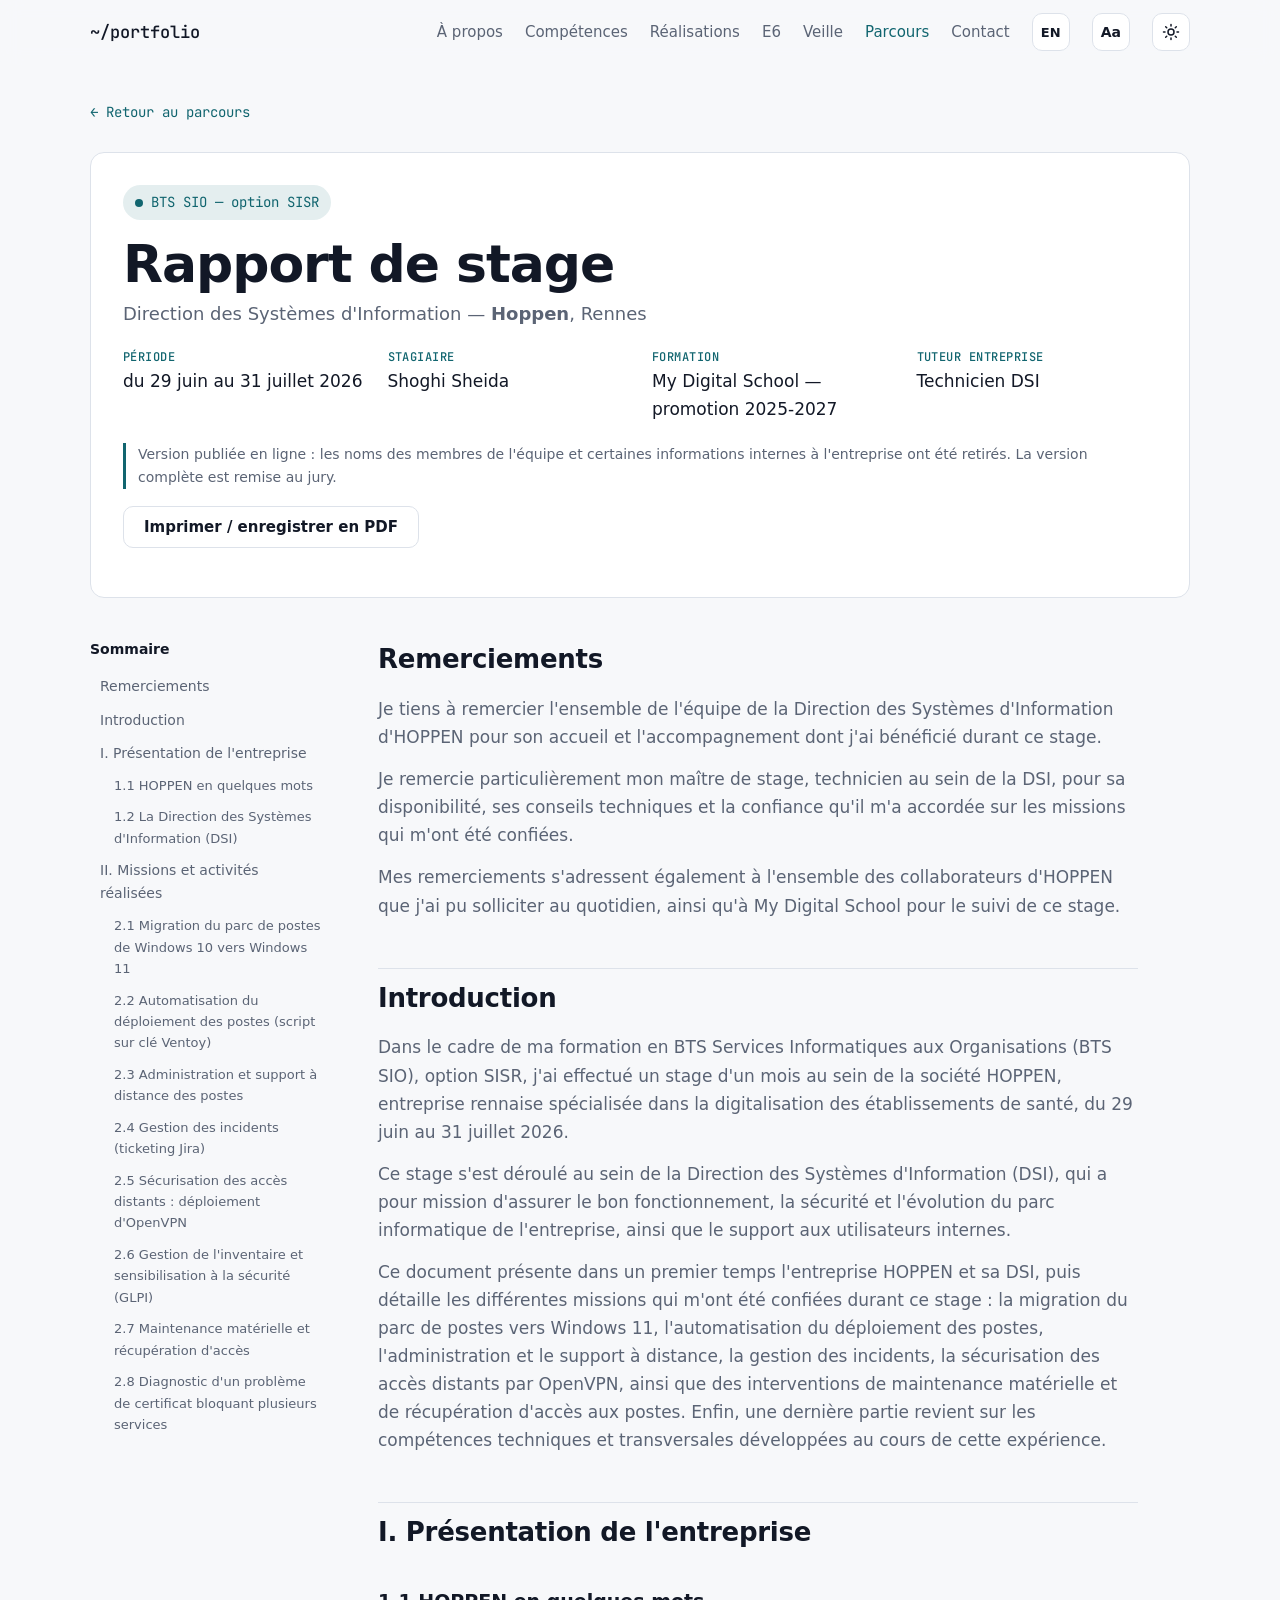
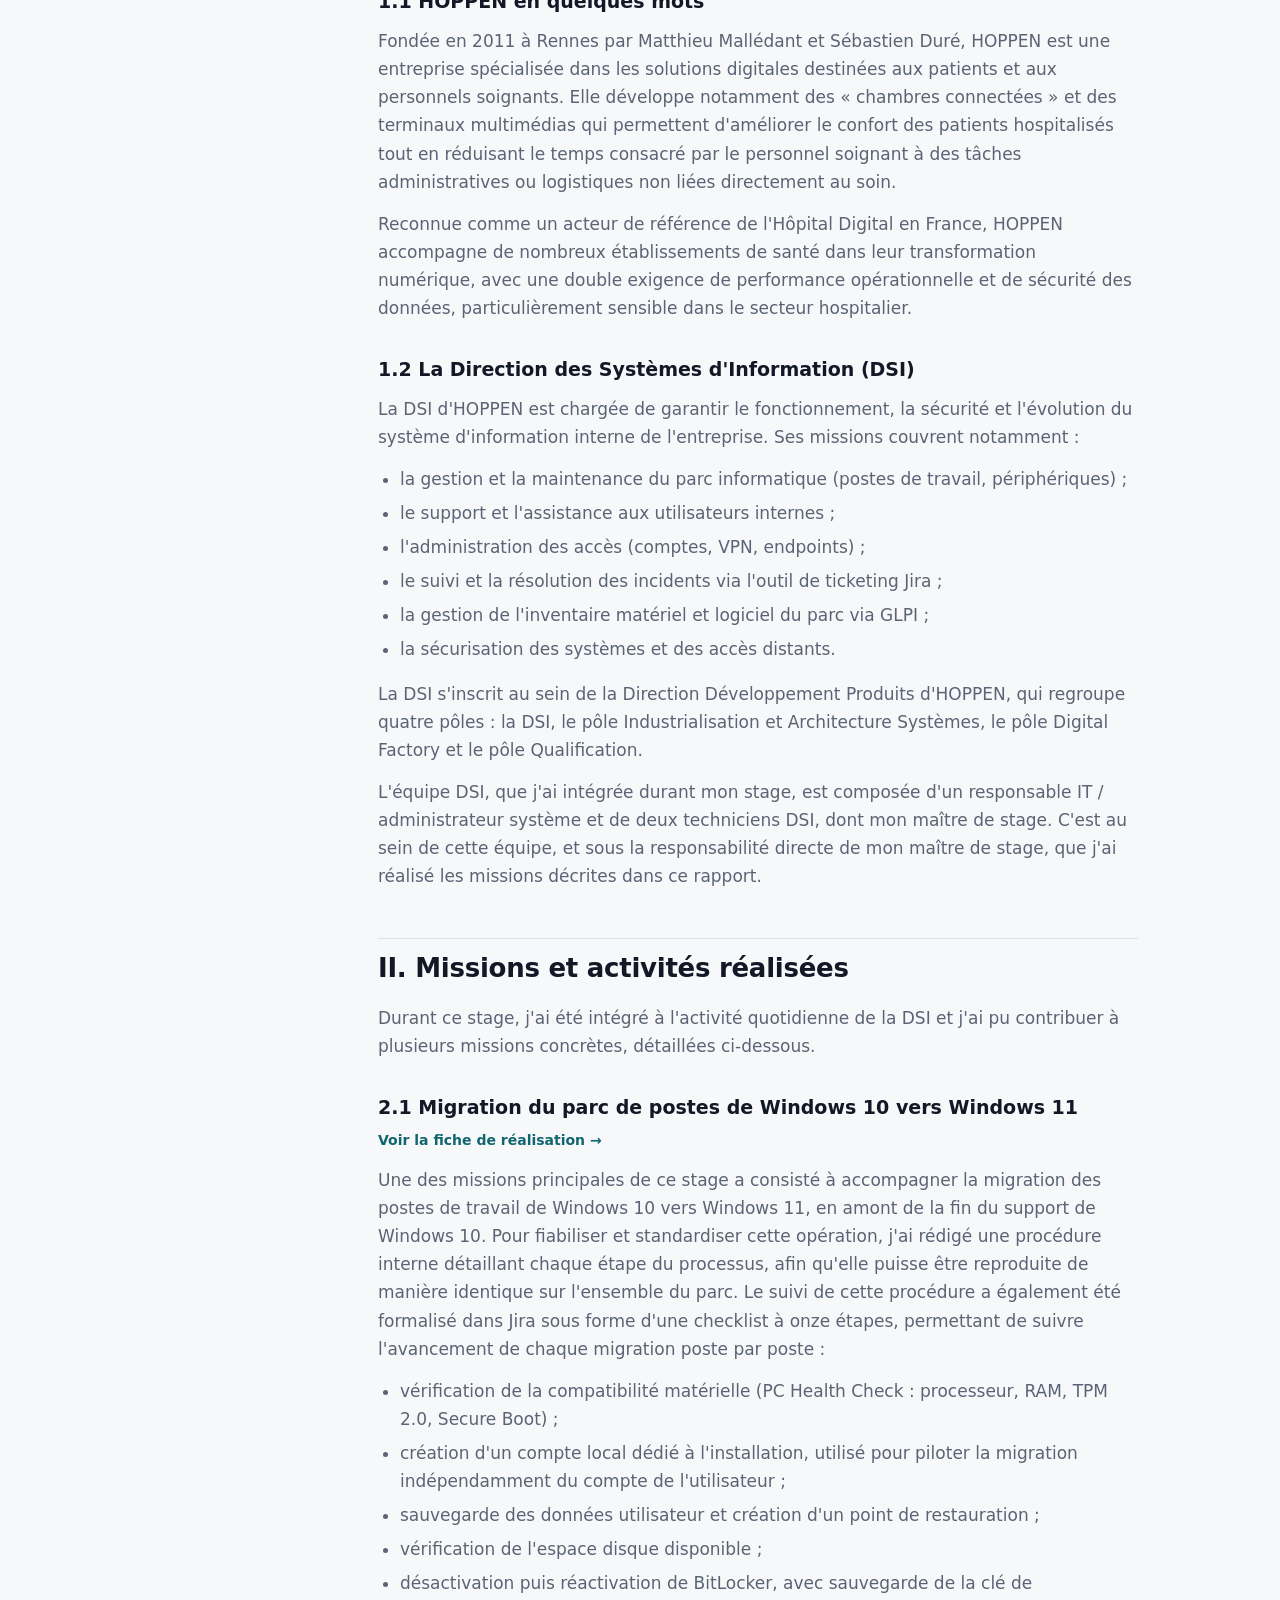
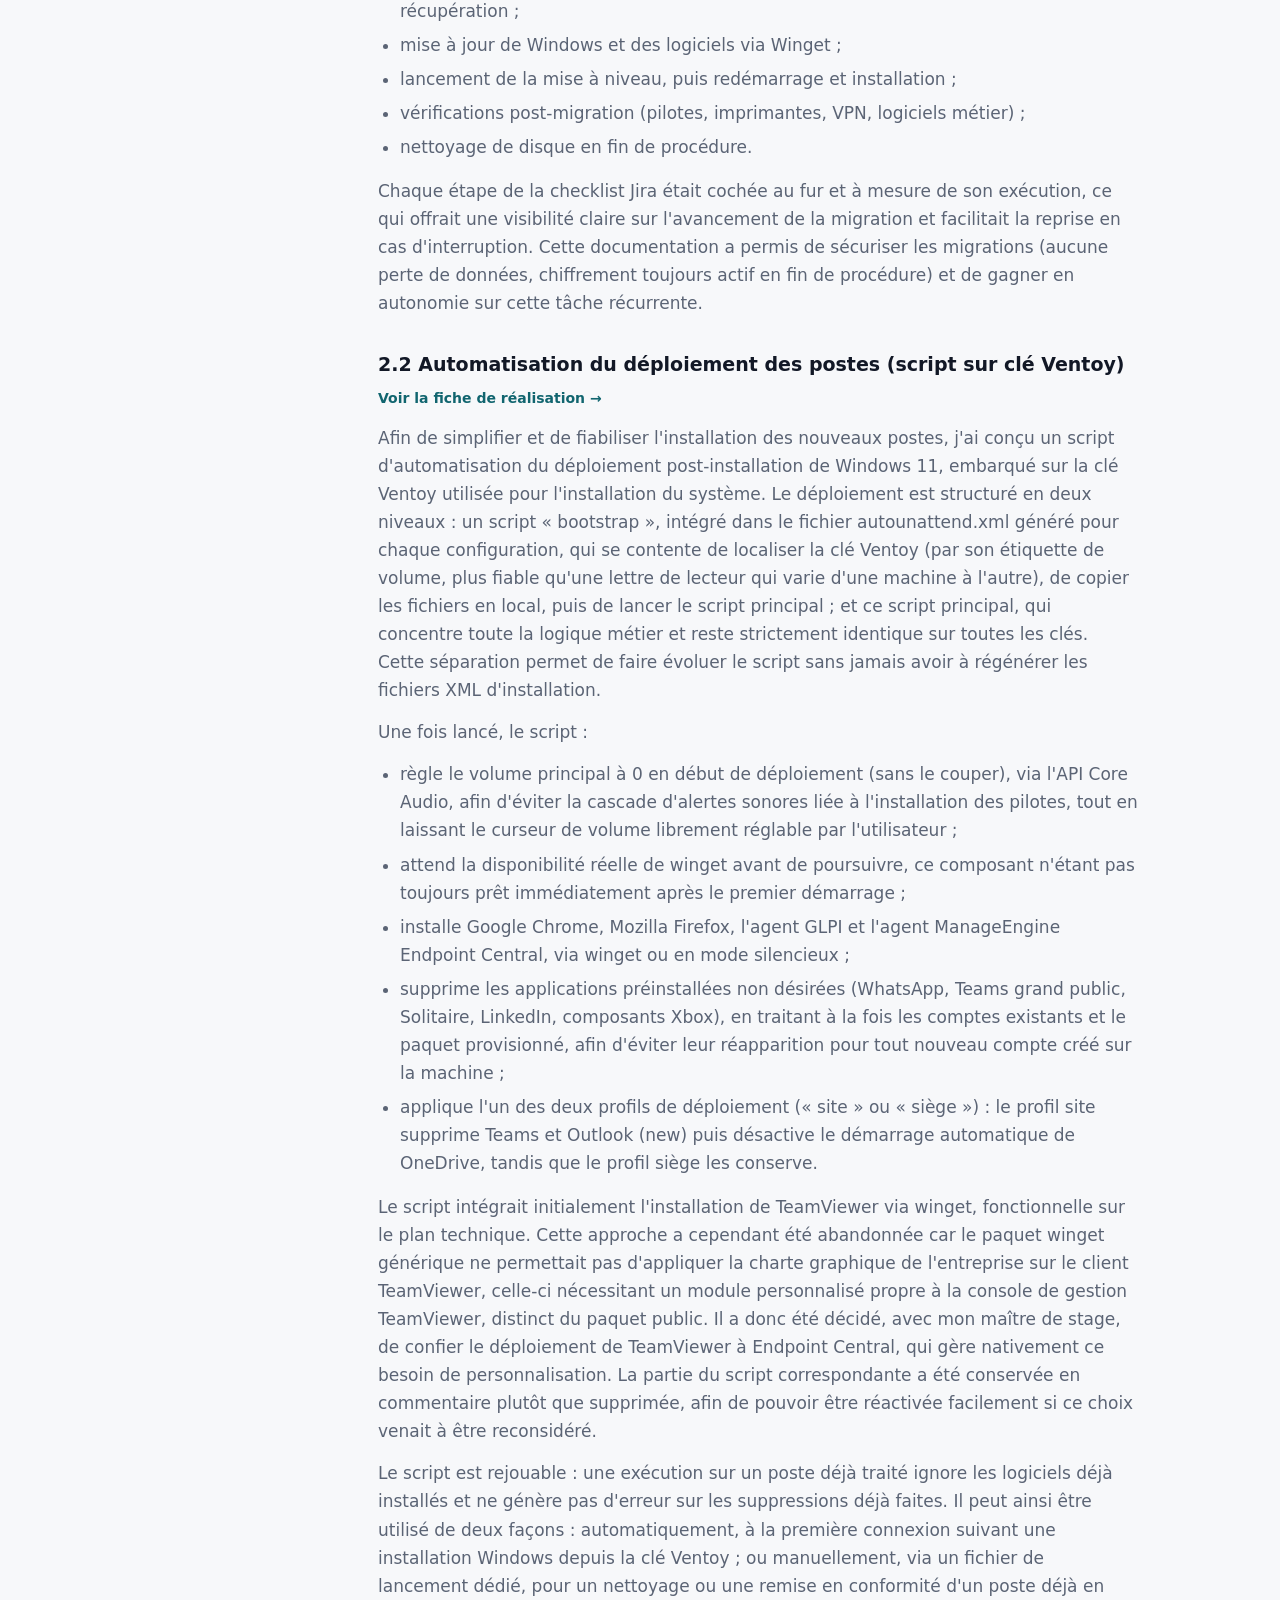
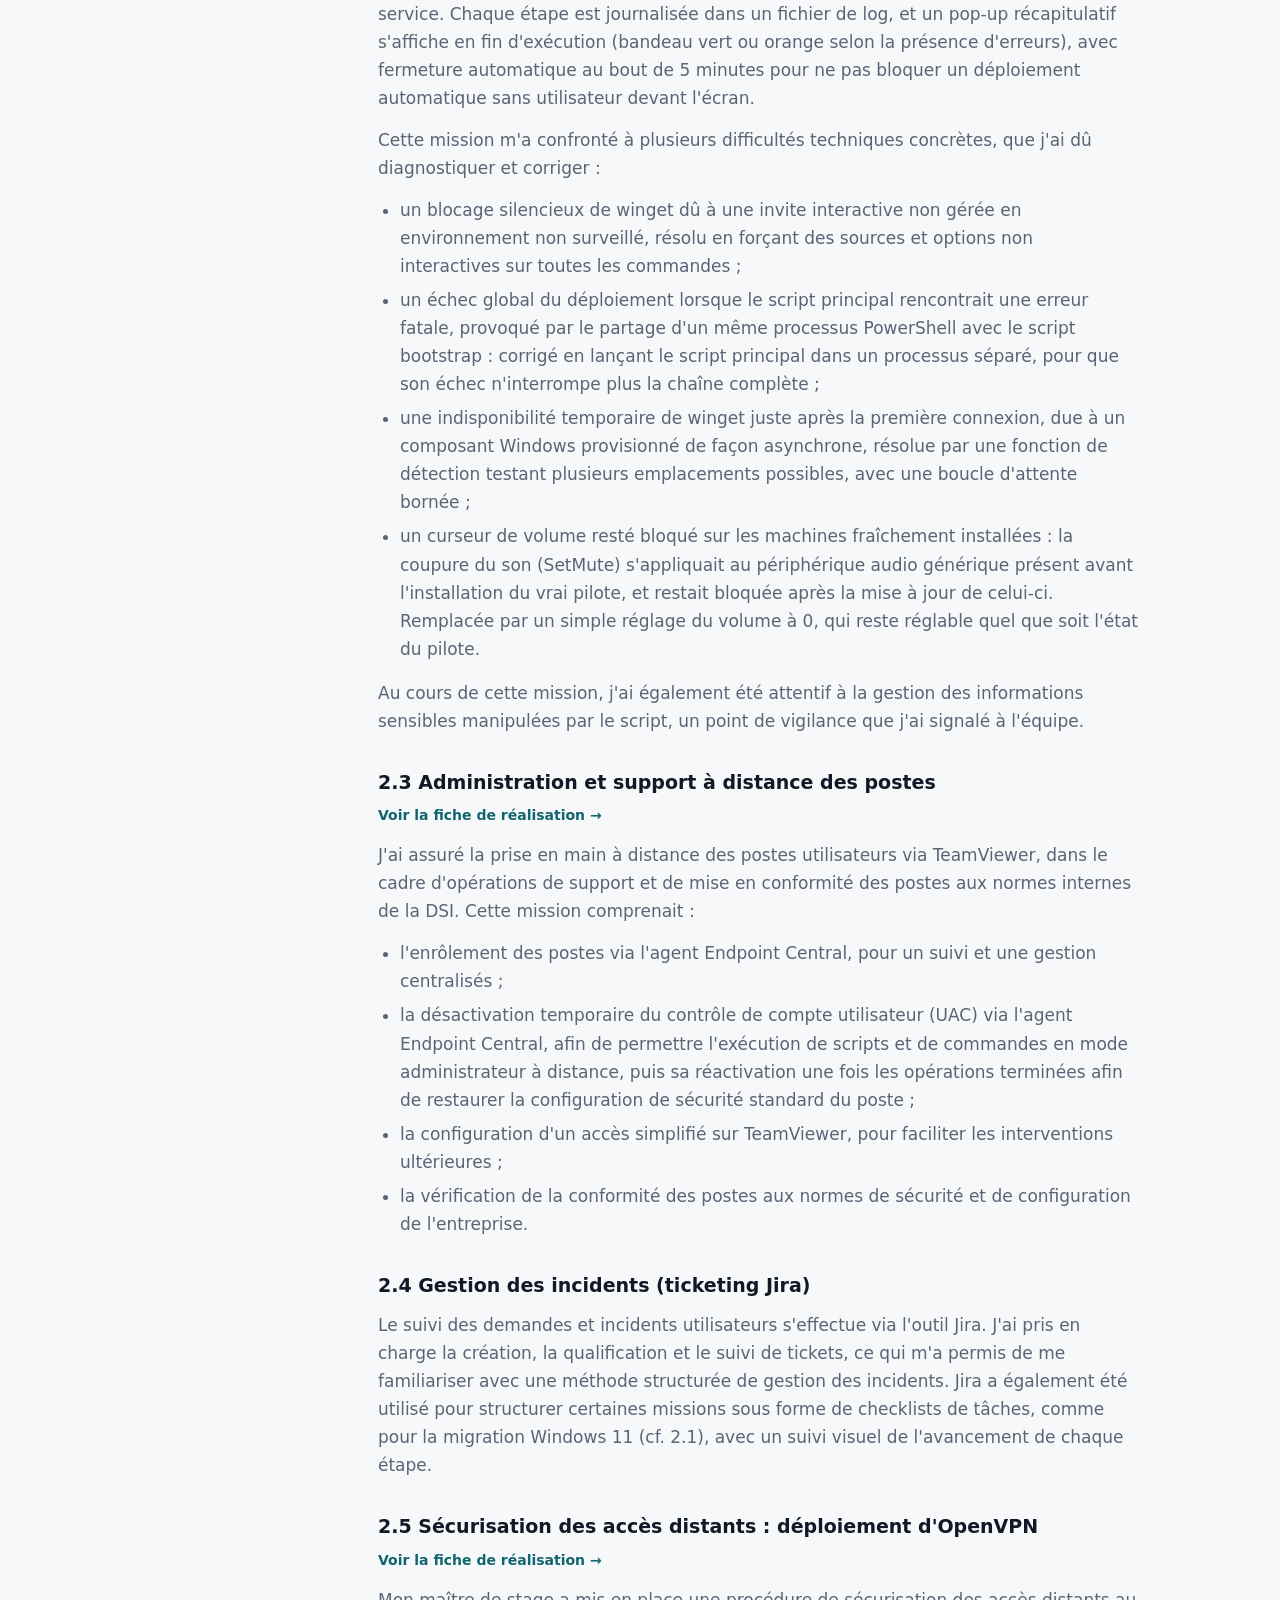
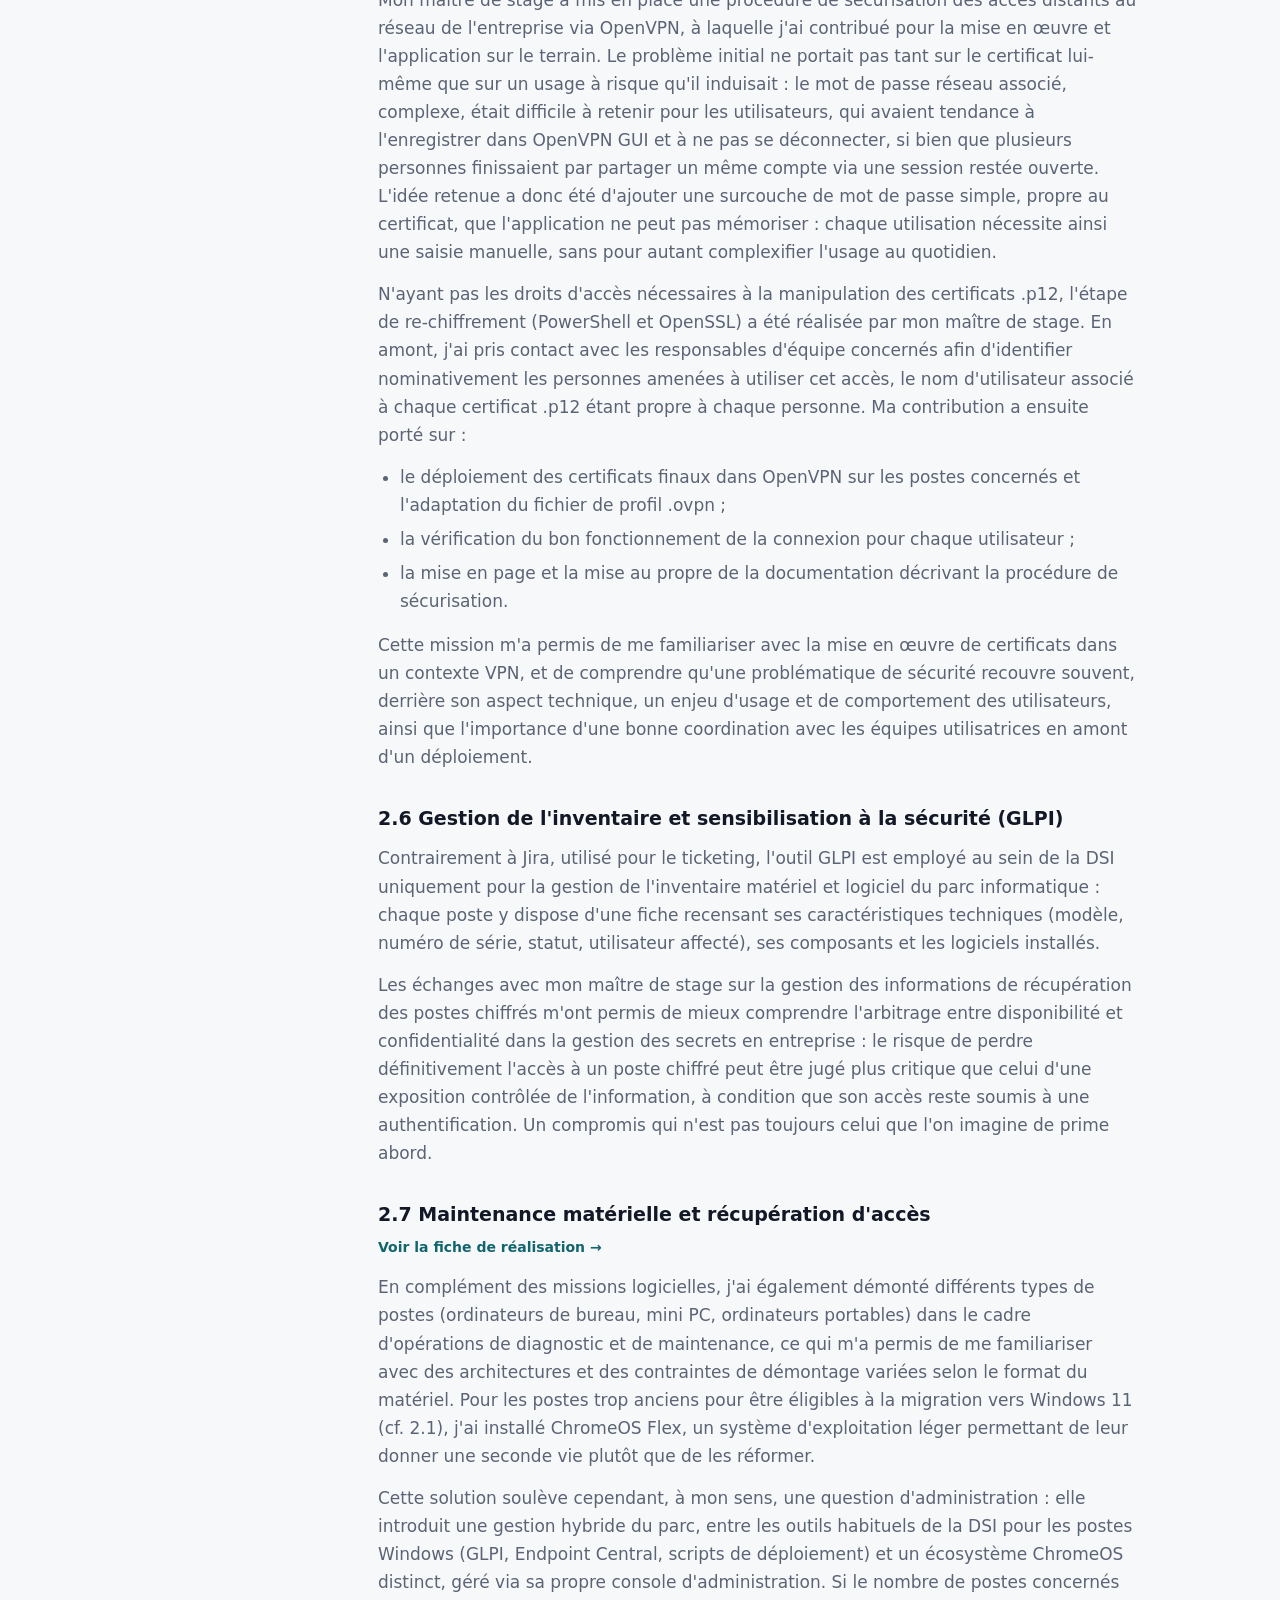
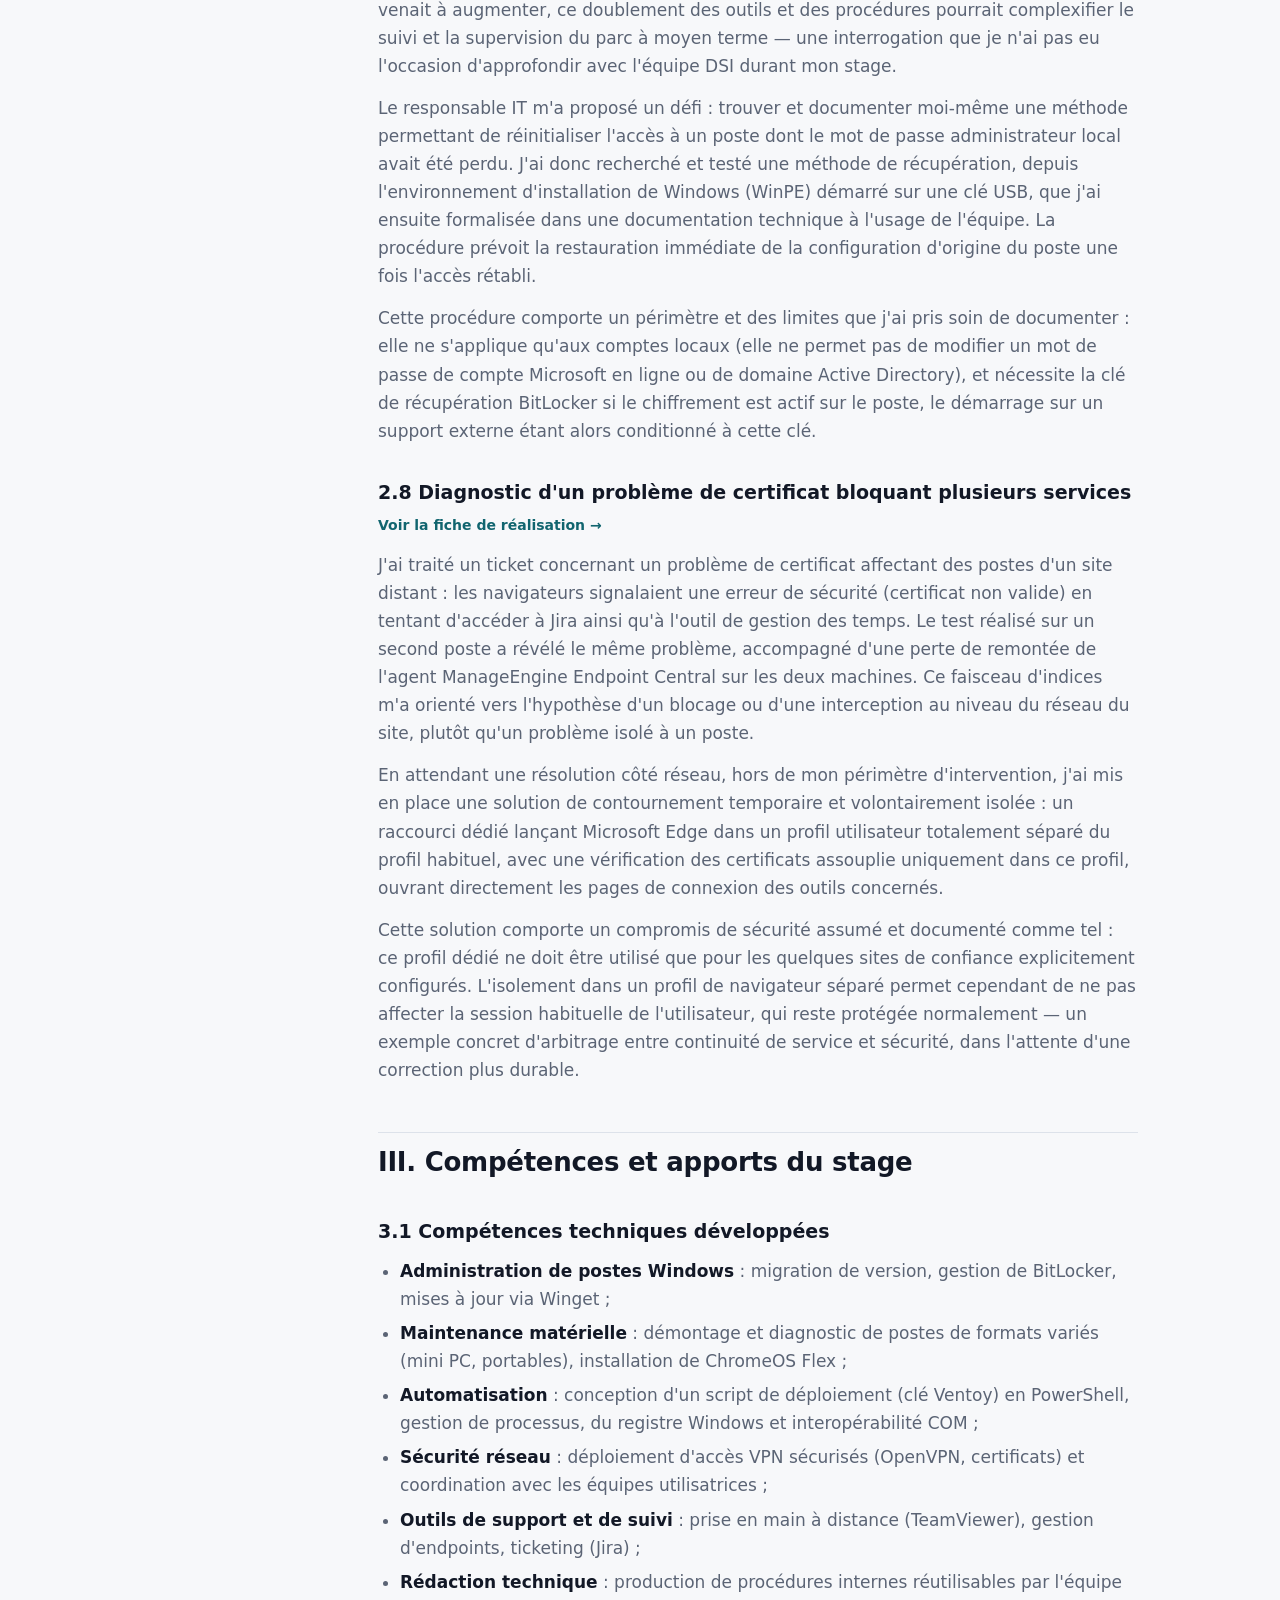
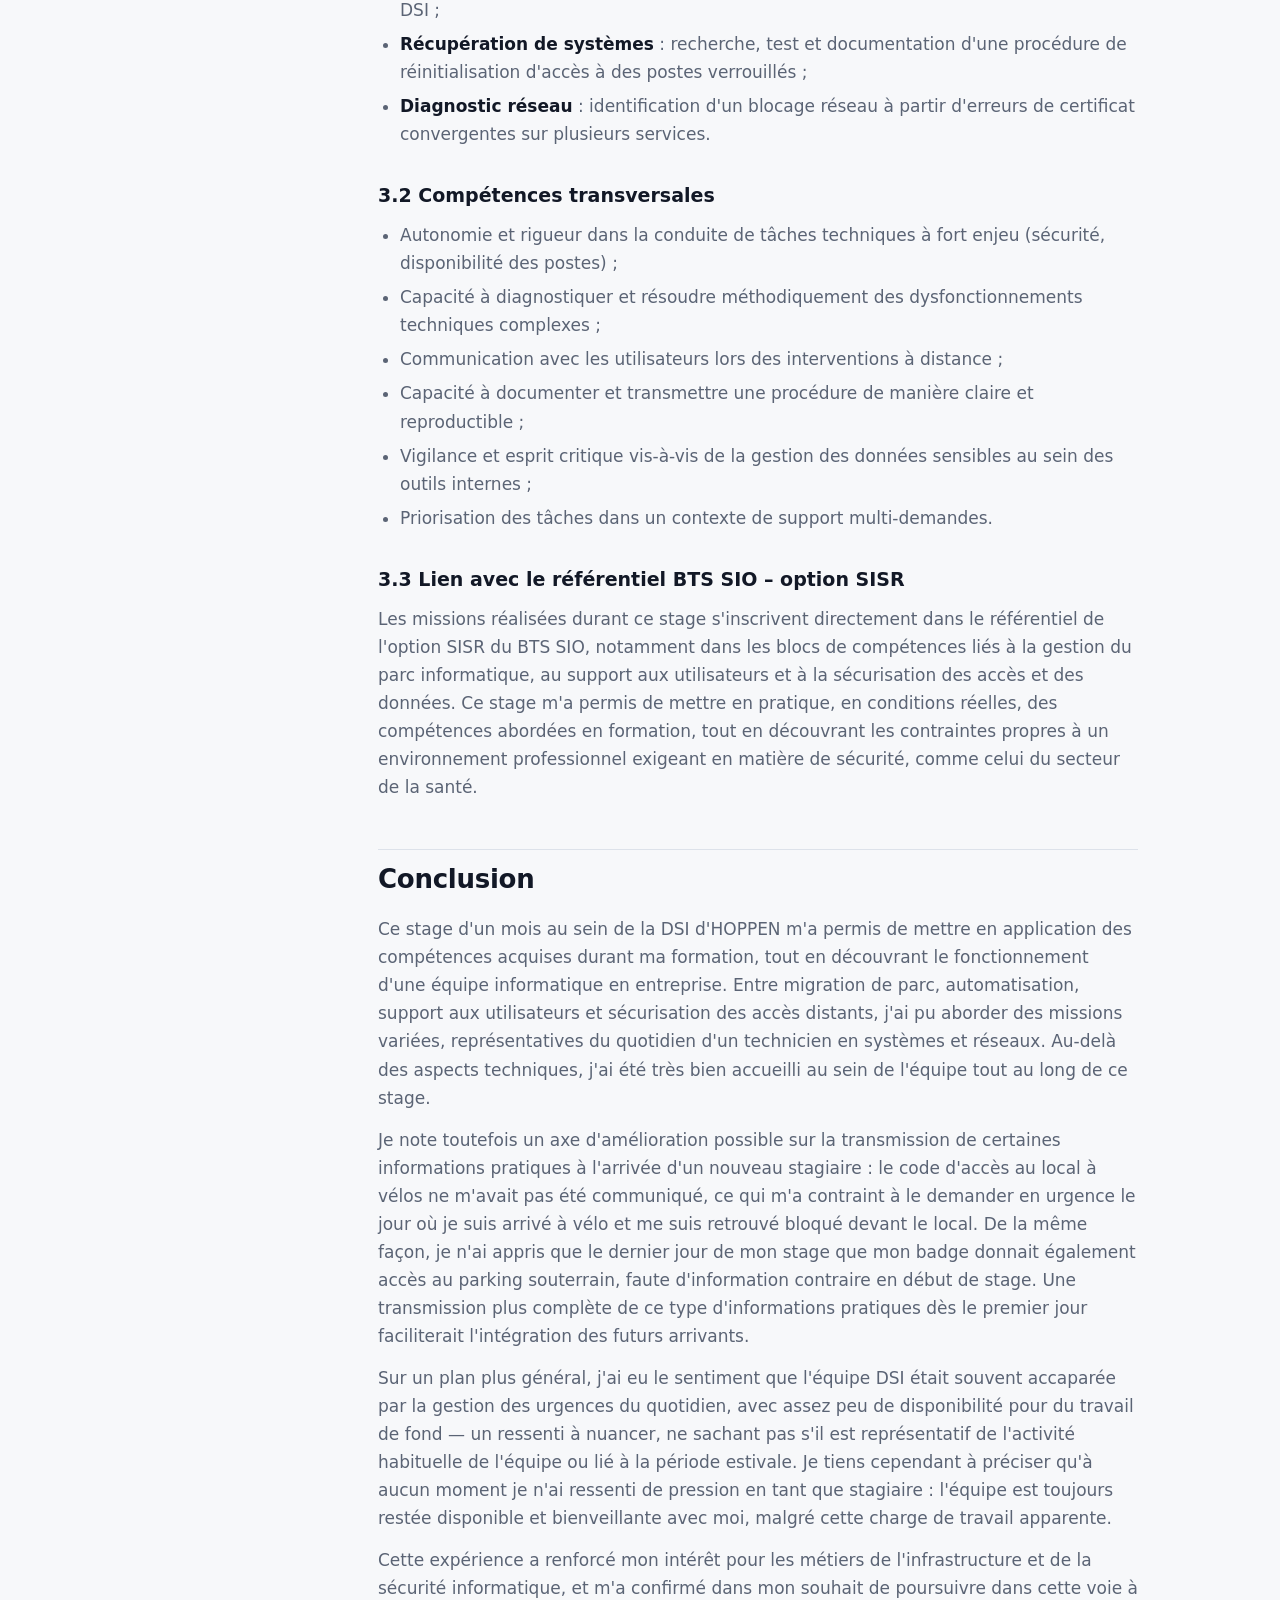
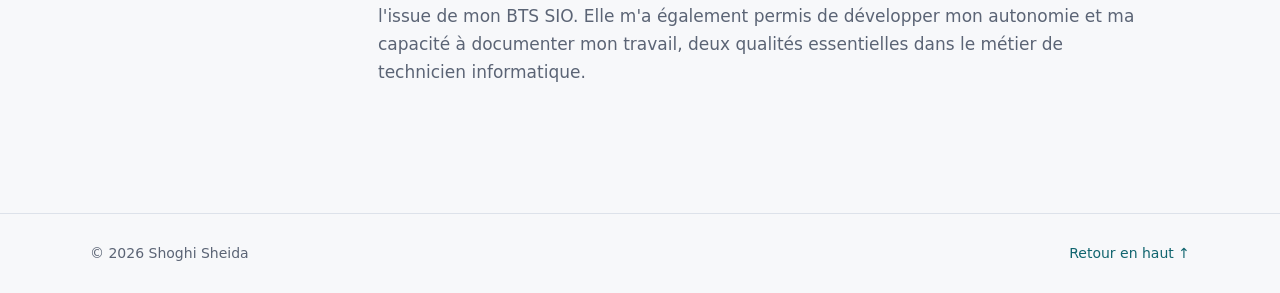
==== commit c9e543d1: "Ajoute la partie Épreuve E6 et place les tableaux avant les réalisations - Section E6 : 17 compétenc" ====
--- a/rapport-stage.html
+++ b/rapport-stage.html
@@ -66,6 +66,7 @@
         <a href="index.html#apropos">À propos</a>
         <a href="index.html#competences">Compétences</a>
         <a href="index.html#projets">Réalisations</a>
+        <a href="index.html#e6">E6</a>
         <a href="index.html#veille">Veille</a>
         <a href="index.html#parcours" class="active">Parcours</a>
         <a href="index.html#contact">Contact</a>
--- a/style.css
+++ b/style.css
@@ -508,3 +508,24 @@
 .dys-btn { font: 700 14px var(--font); width: auto; min-width: 38px; padding: 0 8px; }
 .dys-btn[aria-pressed="true"] { background: var(--accent); border-color: var(--accent); color: var(--bg); }
 .lang-btn { font: 700 13px var(--font); width: auto; min-width: 38px; padding: 0 8px; }
+
+/* ---------- Épreuve E6 ---------- */
+.sub-title--first { margin-top: 0; }
+.synthese-wrap { margin-bottom: 8px; }
+.e6-lead { margin-top: -20px; margin-bottom: 28px; }
+.synthese--e6 { min-width: 760px; }
+.synthese--e6 thead th:nth-child(n + 2) { text-align: center; font-size: 12px; }
+.synthese--e6 td:nth-child(n + 2) { text-align: center; }
+.synthese--e6 tbody th .num { display: inline-block; min-width: 22px; color: var(--accent); font: 600 12px var(--mono); }
+.synthese--e6 tbody th { font-weight: 400; font-size: 13px; }
+.synthese--e6 tfoot td, .synthese--e6 tfoot th { font: 600 12px var(--mono); color: var(--muted); background: var(--surface-2); }
+.e6-selection { display: grid; grid-template-columns: repeat(auto-fit, minmax(280px, 1fr)); gap: 16px; }
+.e6-pick { background: var(--surface); border: 1px solid var(--border); border-radius: var(--radius); padding: 20px; }
+.e6-pick h4 { margin: 6px 0 8px; font-size: 17px; }
+.e6-pick .comps { margin: 10px 0 0; }
+.e6-empty { color: var(--muted); background: var(--surface); border: 1px dashed var(--border); border-radius: var(--radius); padding: 18px 20px; margin: 0; }
+.e6-grid { display: grid; grid-template-columns: repeat(auto-fit, minmax(280px, 1fr)); gap: 16px; margin-top: 28px; }
+.e6-grid h4 { margin: 0 0 12px; font-size: 15px; }
+.comp-list--e6 li { font-size: 13px; line-height: 1.4; color: var(--muted); padding: 6px 0; border-bottom: 1px solid var(--border); }
+.comp-list--e6 li:last-child { border-bottom: 0; }
+.comp-list--e6 .mono { color: var(--accent); font-weight: 600; margin-right: 6px; }
